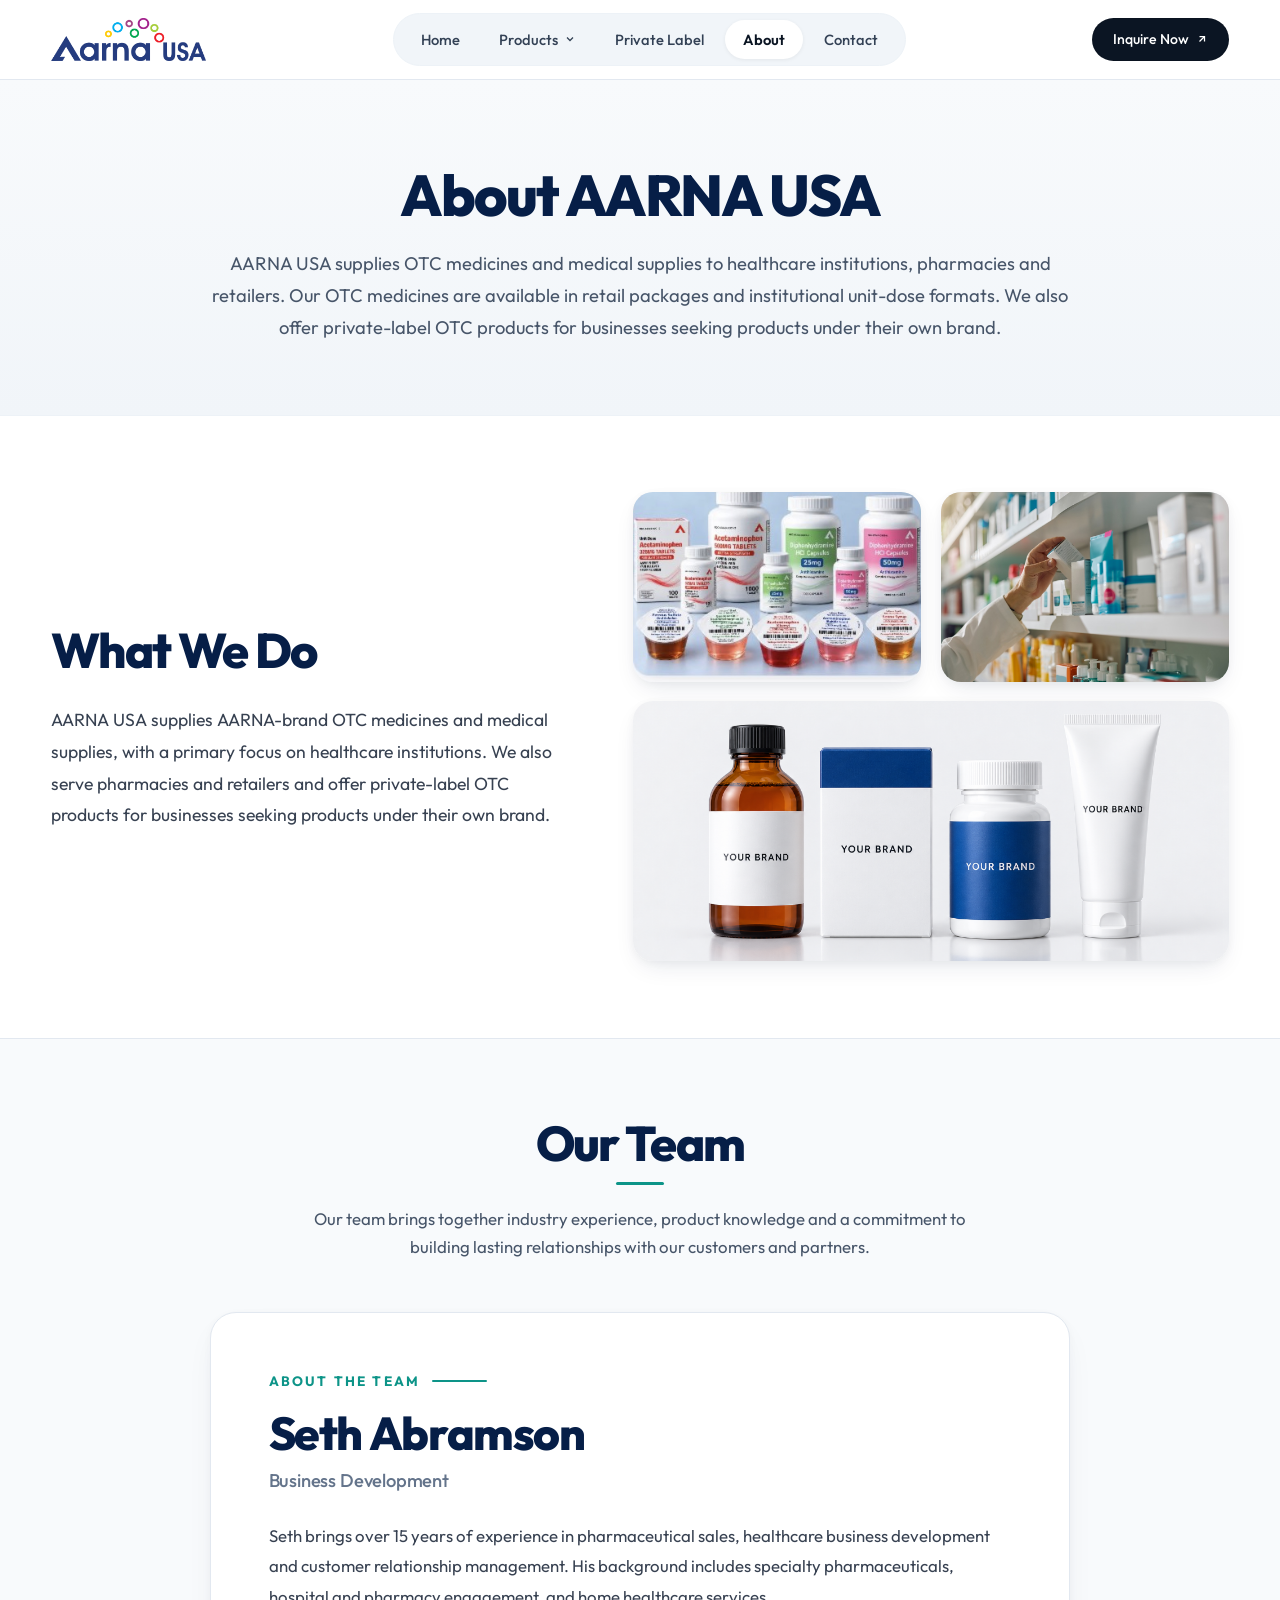
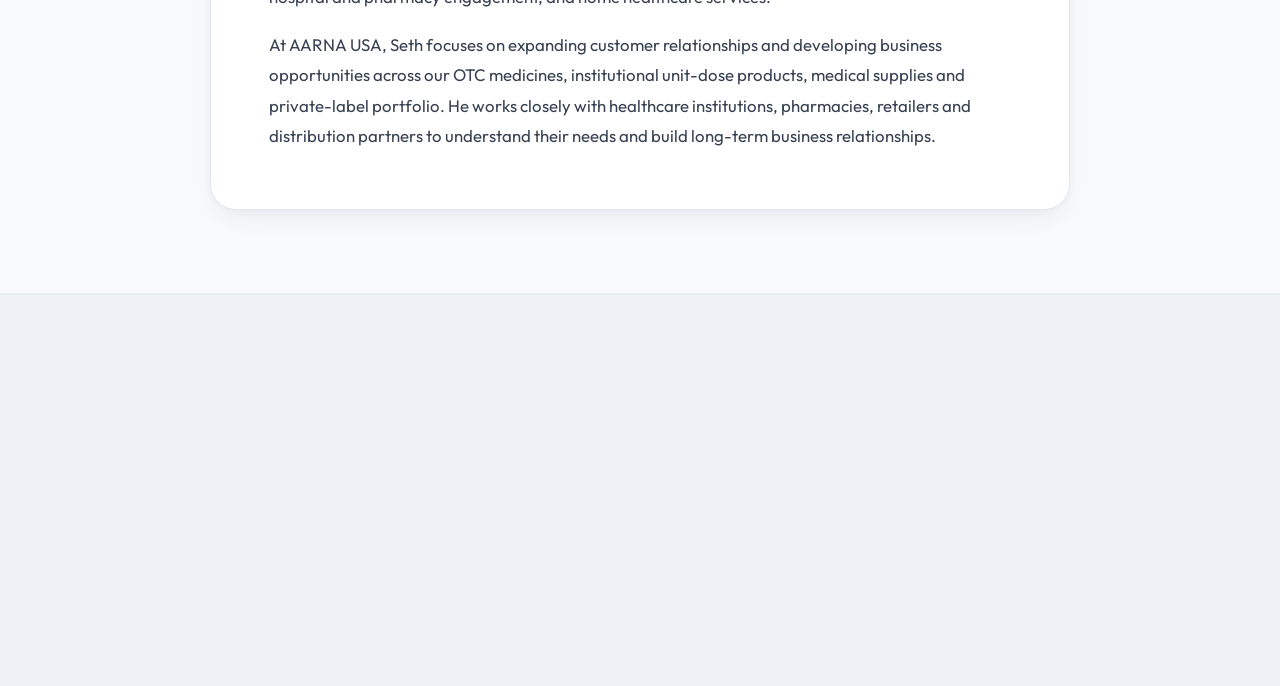
==== about.html @ 7caa71e2 "Align and center profile card directly under Our Team heading matching reference layout" ====
<!DOCTYPE html>
<html lang="en">
<head>
  <meta charset="UTF-8">
  <meta name="viewport" content="width=device-width, initial-scale=1.0">
  <meta http-equiv="Cache-Control" content="no-cache, no-store, must-revalidate">
  <meta http-equiv="Pragma" content="no-cache">
  <meta http-equiv="Expires" content="0">
  <title>About Us | AARNA USA</title>
  <meta name="description" content="Learn about AARNA USA: supplying pharmaceuticals, OTC medicines, unit-dose products, and medical supplies to distributors, pharmacies, and institutional customers.">
  <link rel="icon" type="image/png" href="assets/logos/aarna-logo-clean.png">
  <link rel="stylesheet" href="css/styles.css?v=4.0">
</head>
<body>

  <!-- SITE HEADER -->
  <header class="site-header" id="site-header">
    <div class="container header-container">
      <a href="index.html" class="brand-logo" aria-label="AARNA USA Homepage">
        <img src="assets/logos/aarna-logo-custom.webp" data-cms-media="logo_main" alt="AARNA USA Logo" width="130" height="44">
      </a>

      <!-- Desktop Navigation -->
      <nav class="main-nav" aria-label="Main Navigation">
        <div class="nav-pill-group">
          <a href="index.html" class="nav-link">Home</a>
          
          <div class="nav-dropdown-item">
            <button class="nav-link nav-dropdown-trigger" aria-haspopup="true" aria-expanded="false">
              Products
              <svg width="12" height="12" viewBox="0 0 24 24" fill="none" stroke="currentColor" stroke-width="2.5"><polyline points="6 9 12 15 18 9"></polyline></svg>
            </button>
            <div class="nav-dropdown-menu" role="menu">
              <a href="institutional-products.html" class="dropdown-link" role="menuitem">
                <span class="dropdown-title">Institutional Products</span>
                <span class="dropdown-desc">Unit-dose oral liquids, tablets &amp; topicals</span>
              </a>
              <a href="retail-products.html" class="dropdown-link" role="menuitem">
                <span class="dropdown-title">Retail Products</span>
                <span class="dropdown-desc">OTC medicines in retail packaging</span>
              </a>
              <a href="medical-devices.html" class="dropdown-link" role="menuitem">
                <span class="dropdown-title">Medical Supplies</span>
                <span class="dropdown-desc">Spacers, needles, lancets &amp; supplies</span>
              </a>
            </div>
          </div>

          <a href="index.html#private-label-section" class="nav-link">Private Label</a>
          <a href="about.html" class="nav-link active">About</a>
          <a href="contact.html" class="nav-link">Contact</a>
        </div>
      </nav>

      <!-- Header Action CTA Pill -->
      <div class="header-action-group">
        <a href="contact.html" class="btn-header-pill">
          Inquire Now
          <svg width="12" height="12" viewBox="0 0 24 24" fill="none" stroke="currentColor" stroke-width="2.5"><line x1="7" y1="17" x2="17" y2="7"></line><polyline points="7 7 17 7 17 17"></polyline></svg>
        </a>
      </div>

      <!-- Mobile Hamburger Toggle -->
      <button class="mobile-nav-toggle" aria-label="Toggle navigation menu" aria-expanded="false">
        <span class="hamburger-line"></span>
        <span class="hamburger-line"></span>
        <span class="hamburger-line"></span>
      </button>
    </div>
  </header>

  <!-- MOBILE NAVIGATION DRAWER -->
  <div class="mobile-drawer" id="mobile-drawer" aria-hidden="true">
    <div class="mobile-drawer-content">
      <a href="index.html" class="mobile-drawer-link">Home</a>
      <a href="institutional-products.html" class="mobile-drawer-link">Institutional Products</a>
      <a href="retail-products.html" class="mobile-drawer-link">Retail Products</a>
      <a href="medical-devices.html" class="mobile-drawer-link">Medical Supplies</a>
      <a href="index.html#private-label-section" class="mobile-drawer-link">Private Label</a>
      <a href="about.html" class="mobile-drawer-link active">About</a>
      <a href="contact.html" class="mobile-drawer-link">Contact</a>

      <div style="margin-top: 1.5rem; padding-top: 1rem; border-top: 1px solid var(--color-border);">
        <button class="btn btn-primary trigger-catalog-download" style="width: 100%;">
          Download Our Catalog
          <svg width="16" height="16" viewBox="0 0 24 24" fill="none" stroke="currentColor" stroke-width="2.5"><path d="M21 15v4a2 2 0 0 1-2 2H5a2 2 0 0 1-2-2v-4"></path><polyline points="7 10 12 15 17 10"></polyline><line x1="12" y1="15" x2="12" y2="3"></line></svg>
        </button>
      </div>
    </div>
  </div>

  <main>
    <!-- SECTION 1: ABOUT US HERO BANNER (Image 1 Centered Hero) -->
    <section class="about-hero-banner" aria-labelledby="about-heading">
      <div class="container">
        <div class="about-hero-center">
          <h1 id="about-heading" class="about-hero-title" data-cms-key="about_hero_title">About Us</h1>
          <p class="about-hero-subtitle" data-cms-key="about_hero_desc">
            AARNA USA supplies high-quality OTC medicines and medical supplies to healthcare institutions, pharmacies, and retailers nationwide with precision and dependable service.
          </p>
        </div>
      </div>
    </section>

    <!-- SECTION 2: WHAT WE DO (Left Text + Right 3-Image Mosaic Collage) -->
    <section class="about-mission-section" aria-labelledby="what-we-do-heading">
      <div class="container">
        <div class="about-mission-grid">
          
          <!-- Left: What We Do Content -->
          <div class="about-mission-content">
            <h2 id="what-we-do-heading" class="about-mission-title" data-cms-key="about_what_title">What We Do</h2>
            <div class="about-mission-desc">
              <p data-cms-key="about_what_desc">
                AARNA USA supplies AARNA-brand OTC medicines and medical supplies, with a primary focus on healthcare institutions. We also serve pharmacies and retailers and offer private-label OTC products for businesses seeking products under their own brand.
              </p>
            </div>
          </div>

          <!-- Right: 3-Image Collage Mosaic (2 top, 1 wide bottom) -->
          <div class="about-mosaic-grid">
            <div class="about-mosaic-top">
              <div class="about-mosaic-item">
                <img src="assets/images/about-aarna-otc.jpg" alt="AARNA USA brand OTC medicines and institutional unit-dose products" width="380" height="250" loading="eager">
              </div>
              <div class="about-mosaic-item">
                <img src="assets/images/about-pharmacy-shelf.jpg" alt="Pharmacy and retail shelves with healthcare products" width="380" height="250" loading="eager">
              </div>
            </div>
            <div class="about-mosaic-bottom">
              <div class="about-mosaic-item">
                <img src="assets/images/private-label-showcase.png" alt="Private label OTC manufacturing and packaging solutions" width="780" height="340" loading="lazy">
              </div>
            </div>
          </div>

        </div>
      </div>
    </section>

    <!-- SECTION 3: OUR TEAM (Exact Layout from Mockup) -->
    <section class="about-team-section about-leaders-section" id="our-team" aria-labelledby="team-heading">
      <div class="container">
        
        <!-- Centered Header: "Our Team" on Top + Teal Underline + Centered Description -->
        <div class="team-header-center">
          <h2 id="team-heading" class="team-header-title" data-cms-key="team_section_title">Our Team</h2>
          <div class="team-header-underline" aria-hidden="true"></div>
          <p class="team-header-desc" data-cms-key="team_section_desc">
            Our team brings together industry experience, product knowledge and a commitment to building lasting relationships with our customers and partners.
          </p>
        </div>

        <!-- Leader Profile Card (Centered Text-Only Format matching Mockup) -->
        <div class="team-card-wrap">
          <article class="team-card-single leader-profile-card-textonly">
            <!-- Content -->
            <div class="leader-content-wrap">
              <div class="leader-eyebrow-row">
                <span class="leader-eyebrow-text">ABOUT THE TEAM</span>
                <span class="leader-eyebrow-divider" aria-hidden="true"></span>
              </div>
              <h3 class="leader-name">Seth Abramson</h3>
              <p class="leader-role">Business Development</p>
              <div class="leader-bio-body">
                <p>
                  Seth brings over 15 years of experience in pharmaceutical sales, healthcare business development and customer relationship management. His background includes specialty pharmaceuticals, hospital and pharmacy engagement, and home healthcare services.
                </p>
                <p>
                  At AARNA USA, Seth focuses on expanding customer relationships and developing business opportunities across our OTC medicines, institutional unit-dose products, medical supplies and private-label portfolio. He works closely with healthcare institutions, pharmacies, retailers and distribution partners to understand their needs and build long-term business relationships.
                </p>
              </div>
            </div>
          </article>
        </div>

      </div>
    </section>
  </main>

  <!-- SITE FOOTER -->
  <footer class="site-footer">
    <div class="container">
      <div class="footer-top-grid">
        <!-- Col 1: Brand Info -->
        <div class="footer-brand">
          <a href="index.html" class="footer-logo">
            <img src="assets/logos/aarna-logo-custom.webp" data-cms-media="logo_main" alt="AARNA USA Logo" width="130" height="48">
          </a>
          <span class="footer-tagline" data-cms-key="company_tagline">Reliable products for better care</span>
          <p class="footer-desc" data-cms-key="footer_desc">AARNA USA supplies OTC medicines and medical supplies to healthcare institutions, pharmacies and retailers. Institutional unit-dose formats are available for selected OTC medicines.</p>
        </div>

        <!-- Col 2: Company Links -->
        <div class="footer-column">
          <h4>Company</h4>
          <ul class="footer-links-list">
            <li><a href="index.html" class="footer-link">Home</a></li>
            <li><a href="about.html" class="footer-link active">About Us</a></li>
            <li><a href="index.html#private-label-section" class="footer-link">Private Label</a></li>
            <li><a href="contact.html" class="footer-link">Contact</a></li>
          </ul>
        </div>

        <!-- Col 3: Products Links -->
        <div class="footer-column">
          <h4>Products</h4>
          <ul class="footer-links-list">
            <li><a href="institutional-products.html" class="footer-link">Institutional Products</a></li>
            <li><a href="retail-products.html" class="footer-link">Retail Products</a></li>
            <li><a href="medical-devices.html" class="footer-link">Medical Supplies</a></li>
          </ul>
        </div>

        <!-- Col 4: Get in Touch -->
        <div class="footer-column">
          <h4>Get in Touch</h4>
          <div class="footer-contact-info">
            <p data-cms-key="contact_address_line1">2080 Enterprise Dr NE<br>Leland, NC 28451</p>
            <p><a href="tel:8669066239" data-cms-key="contact_phone">(866) 906-6239</a></p>
            <p><a href="mailto:info@aarnaus.com" data-cms-key="contact_email">info@aarnaus.com</a></p>
          </div>
          <button class="footer-catalog-btn trigger-catalog-download">
            <span>Download our catalog</span>
            <svg width="18" height="18" viewBox="0 0 24 24" fill="none" stroke="currentColor" stroke-width="2"><circle cx="12" cy="12" r="10"></circle><polyline points="12 16 16 12 12 8"></polyline><line x1="8" y1="12" x2="16" y2="12"></line></svg>
          </button>
        </div>
      </div>

      <div class="footer-bottom-bar">
        <span>© 2026 AARNA USA. All rights reserved.</span>
        <div class="footer-bottom-right">
          <a href="admin.html" class="footer-staff-access" aria-label="Staff Portal Access" title="Staff Portal Access">
            <svg width="12" height="12" viewBox="0 0 24 24" fill="none" stroke="currentColor" stroke-width="2"><rect x="3" y="11" width="18" height="11" rx="2" ry="2"></rect><path d="M7 11V7a5 5 0 0 1 10 0v4"></path></svg>
            Staff Login
          </a>
        </div>
      </div>
    </div>
  </footer>

  <script src="scripts/products-data.js?v=3.1"></script>
  <script src="scripts/store.js?v=3.1"></script>
  <script src="scripts/app.js?v=3.1"></script>
</body>
</html>
---- css/styles.css ----
/* ==========================================================================
   AARNA PHARMACEUTICALS & HEALTHCARE - MASTER STYLESHEET
   Clean, Premium, High-Precision Healthcare UI
   Responsive across Mobile, Tablet, Laptop, and Ultra-wide screens
   ========================================================================== */

@import url('https://fonts.googleapis.com/css2?family=Outfit:wght@300;400;500;600;700;800;900&display=swap');

/* --- CSS VARIABLES & DESIGN TOKENS --- */
:root {
  --font-serif: 'Outfit', -apple-system, BlinkMacSystemFont, "Segoe UI", Roboto, sans-serif;
  /* Brand Palettes */
  --color-primary: #0b1523;
  --color-primary-dark: #050b14;
  --color-primary-light: #163e63;
  --color-primary-subtle: #e9f0f8;
  
  --color-accent-blue: #0b1523;
  --color-accent-blue-hover: #050b14;
  --color-accent-blue-subtle: #eff5ff;
  --color-accent-cyan: #0284c7;
  --color-accent-emerald: #059669;
  
  /* Surfaces & Backgrounds */
  --color-bg-body: #f8fafc;
  --color-bg-card: #ffffff;
  --color-bg-card-hover: #ffffff;
  --color-bg-subtle: #f1f5f9;
  --color-bg-alt: #f3f6fb;
  --color-bg-footer: #eef2f7;
  --color-bg-table-header: #0b1523;
  --color-bg-table-stripe: #f8fafc;
  
  /* Typography Colors */
  --color-text-main: #0f172a;
  --color-text-body: #334155;
  --color-text-muted: #64748b;
  --color-text-light: #94a3b8;
  --color-text-on-dark: #ffffff;
  
  /* Borders & Dividers */
  --color-border: #e2e8f0;
  --color-border-subtle: #edf2f7;
  --color-border-hover: #cbd5e1;
  --color-border-focus: #0b1523;
  
  /* Typography Scale - Unified Outfit across headings, subtext, and buttons */
  --font-heading: 'Outfit', -apple-system, BlinkMacSystemFont, "Segoe UI", Roboto, sans-serif;
  --font-body: 'Outfit', -apple-system, BlinkMacSystemFont, "Segoe UI", Roboto, sans-serif;
  
  /* Shadows */
  --shadow-xs: 0 1px 2px rgba(15, 23, 42, 0.04);
  --shadow-sm: 0 2px 4px rgba(15, 23, 42, 0.05);
  --shadow-md: 0 6px 12px -2px rgba(15, 23, 42, 0.06), 0 3px 6px -2px rgba(15, 23, 42, 0.04);
  --shadow-lg: 0 14px 24px -4px rgba(15, 23, 42, 0.08), 0 6px 12px -4px rgba(15, 23, 42, 0.04);
  --shadow-xl: 0 24px 38px -6px rgba(15, 23, 42, 0.12), 0 12px 18px -6px rgba(15, 23, 42, 0.06);
  --shadow-dropdown: 0 20px 30px -10px rgba(14, 42, 71, 0.15), 0 0 1px 1px rgba(14, 42, 71, 0.05);
  
  /* Radii */
  --radius-xs: 4px;
  --radius-sm: 8px;
  --radius-md: 12px;
  --radius-lg: 18px;
  --radius-xl: 26px;
  --radius-full: 9999px;
  
  /* Transitions */
  --transition-fast: 150ms cubic-bezier(0.16, 1, 0.3, 1);
  --transition-base: 250ms cubic-bezier(0.16, 1, 0.3, 1);
  --transition-spring: 350ms cubic-bezier(0.34, 1.56, 0.64, 1);
  
  /* Layout constraints - full width, no max-width restriction */
  --container-max: 100%;
  --container-wide: 100%;
  --header-height: 80px;
}

/* --- RESET & GLOBAL STYLES --- */
*, *::before, *::after {
  box-sizing: border-box;
  margin: 0;
  padding: 0;
}

html {
  font-size: 16px;
  -webkit-font-smoothing: antialiased;
  -moz-osx-font-smoothing: grayscale;
}

@media (prefers-reduced-motion: no-preference) {
  :root:has(:target) {
    scroll-behavior: smooth;
  }
}

body {
  font-family: var(--font-body);
  color: var(--color-text-main);
  background-color: var(--color-bg-body);
  line-height: 1.6;
  min-height: 100vh;
  display: flex;
  flex-direction: column;
  overflow-x: hidden;
  width: 100%;
}

img, picture, svg, video {
  display: block;
  max-width: 100%;
  height: auto;
}

a {
  color: inherit;
  text-decoration: none;
  transition: color var(--transition-fast);
}

button, input, textarea, select {
  font: inherit;
  color: inherit;
}

button {
  cursor: pointer;
  background: none;
  border: none;
}

ul, ol {
  list-style: none;
}

/* --- ACCESSIBLE CONTAINER (Full Width, No Max-Width Restriction) --- */
.container {
  width: 100%;
  max-width: none;
  margin-left: auto;
  margin-right: auto;
  padding-left: clamp(1.25rem, 4vw, 4.5rem);
  padding-right: clamp(1.25rem, 4vw, 4.5rem);
  box-sizing: border-box;
}

.container-wide {
  width: 100%;
  max-width: none;
  margin-left: auto;
  margin-right: auto;
  padding-left: clamp(1.25rem, 4vw, 4.5rem);
  padding-right: clamp(1.25rem, 4vw, 4.5rem);
  box-sizing: border-box;
}

/* --- TYPOGRAPHY UTILITIES --- */
h1, h2, h3, h4, h5, h6 {
  font-family: var(--font-heading);
  color: var(--color-primary);
  font-weight: 700;
  line-height: 1.2;
  letter-spacing: -0.02em;
  overflow-wrap: break-word;
  word-wrap: break-word;
}

.text-gradient {
  background: linear-gradient(135deg, var(--color-primary) 0%, var(--color-accent-blue) 100%);
  -webkit-background-clip: text;
  -webkit-text-fill-color: transparent;
}

.badge-tag {
  display: inline-flex;
  align-items: center;
  gap: 0.5rem;
  padding: 0.35rem 0.85rem;
  font-size: 0.75rem;
  font-weight: 700;
  letter-spacing: 0.08em;
  text-transform: uppercase;
  color: var(--color-accent-blue);
  background-color: var(--color-accent-blue-subtle);
  border-radius: var(--radius-full);
  margin-bottom: 0.85rem;
  border: 1px solid rgba(29, 99, 255, 0.15);
}

/* --- BUTTONS --- */
.btn {
  display: inline-flex;
  align-items: center;
  justify-content: center;
  gap: 0.6rem;
  padding: 0.75rem 1.4rem;
  border-radius: var(--radius-full);
  font-family: var(--font-heading);
  font-size: 0.95rem;
  font-weight: 600;
  line-height: 1;
  transition: all var(--transition-base);
  text-decoration: none;
  white-space: nowrap;
}

.btn:active {
  transform: scale(0.98);
}

.btn-primary {
  background-color: #0b1523;
  color: #ffffff;
  box-shadow: 0 4px 14px rgba(11, 21, 35, 0.25);
}

.btn-primary:hover {
  background-color: #050b14;
  box-shadow: 0 6px 18px rgba(11, 21, 35, 0.35);
  transform: translateY(-1px);
}

.btn-secondary {
  background-color: #ffffff;
  color: #0b1523;
  border: 1px solid var(--color-border);
  box-shadow: var(--shadow-sm);
}

.btn-secondary:hover {
  background-color: var(--color-bg-subtle);
  border-color: var(--color-border-hover);
  transform: translateY(-1px);
}

.btn-white {
  background-color: #ffffff;
  color: #0b1523;
  box-shadow: 0 6px 20px rgba(0, 0, 0, 0.12);
}

.btn-white:hover {
  background-color: #f8fafc;
  transform: translateY(-1px);
}

.btn-dark {
  background-color: #0b1523;
  color: #ffffff;
}

.btn-dark:hover {
  background-color: #050b14;
  transform: translateY(-1px);
}

.btn-icon-circle {
  width: 28px;
  height: 28px;
  border-radius: 50%;
  background-color: rgba(255, 255, 255, 0.2);
  display: inline-flex;
  align-items: center;
  justify-content: center;
  transition: transform var(--transition-fast);
}

.btn:hover .btn-icon-circle {
  transform: translateX(2px);
}

/* ==========================================================================
   NAVIGATION BAR
   ========================================================================== */
.site-header {
  position: sticky;
  top: 0;
  z-index: 1000;
  height: var(--header-height);
  background-color: rgba(255, 255, 255, 0.94);
  backdrop-filter: blur(14px);
  -webkit-backdrop-filter: blur(14px);
  border-bottom: 1px solid var(--color-border);
  transform: translateZ(0);
  will-change: box-shadow, background-color;
  transition: box-shadow 0.2s ease, background-color 0.2s ease, border-color 0.2s ease;
}

.site-header.scrolled {
  box-shadow: var(--shadow-md);
  background-color: rgba(255, 255, 255, 0.98);
}

.header-container {
  display: flex;
  align-items: center;
  justify-content: space-between;
  height: 100%;
}

.brand-logo {
  display: flex;
  align-items: center;
  gap: 0.6rem;
  text-decoration: none;
}

.brand-logo img {
  height: 44px;
  width: auto;
  object-fit: contain;
  transition: transform var(--transition-fast);
}

.brand-logo:hover img {
  transform: scale(1.02);
}

/* Nav Menu Container */
.main-nav {
  display: flex;
  align-items: center;
}

.nav-pill-group {
  display: flex;
  align-items: center;
  background-color: #f1f5f9;
  padding: 0.35rem 0.6rem;
  border-radius: var(--radius-full);
  gap: 0.25rem;
  border: 1px solid var(--color-border-subtle);
}

.nav-link {
  display: inline-flex;
  align-items: center;
  gap: 0.35rem;
  padding: 0.5rem 1.1rem;
  font-size: 0.92rem;
  font-weight: 500;
  color: var(--color-text-body);
  border-radius: var(--radius-full);
  transition: all var(--transition-fast);
  position: relative;
}

.nav-link:hover {
  color: var(--color-primary);
  background-color: rgba(255, 255, 255, 0.7);
}

.nav-link.active {
  color: var(--color-primary);
  background-color: #ffffff;
  font-weight: 600;
  box-shadow: 0 1px 4px rgba(0, 0, 0, 0.06);
}

/* Dropdown Menu */
.nav-dropdown-item {
  position: relative;
}

.nav-dropdown-trigger {
  cursor: pointer;
}

.nav-dropdown-menu {
  position: absolute;
  top: calc(100% + 12px);
  left: 50%;
  transform: translateX(-50%) translateY(10px);
  background-color: #ffffff;
  border: 1px solid var(--color-border);
  border-radius: var(--radius-md);
  box-shadow: var(--shadow-dropdown);
  padding: 0.6rem;
  min-width: 260px;
  opacity: 0;
  pointer-events: none;
  visibility: hidden;
  transition: all var(--transition-base);
  z-index: 1050;
}

.nav-dropdown-item:hover .nav-dropdown-menu,
.nav-dropdown-item:focus-within .nav-dropdown-menu,
.nav-dropdown-menu.show {
  opacity: 1;
  pointer-events: auto;
  visibility: visible;
  transform: translateX(-50%) translateY(0);
}

.dropdown-link {
  display: flex;
  flex-direction: column;
  padding: 0.65rem 0.9rem;
  border-radius: var(--radius-sm);
  transition: all var(--transition-fast);
}

.dropdown-link:hover {
  background-color: var(--color-bg-subtle);
}

.dropdown-title {
  font-size: 0.92rem;
  font-weight: 600;
  color: var(--color-primary);
}

.dropdown-desc {
  font-size: 0.78rem;
  color: var(--color-text-muted);
}

/* Header Action Pill Button */
.header-action-group {
  display: flex;
  align-items: center;
}

.btn-header-pill {
  display: inline-flex;
  align-items: center;
  gap: 0.4rem;
  background-color: #0b1523;
  color: #ffffff;
  padding: 0.55rem 1.25rem;
  border-radius: var(--radius-full);
  font-size: 0.88rem;
  font-weight: 500;
  transition: all var(--transition-fast);
  text-decoration: none;
  border: 1px solid rgba(0, 0, 0, 0.08);
}

.btn-header-pill:hover {
  background-color: #000000;
  color: #ffffff;
  transform: translateY(-1px);
  box-shadow: 0 4px 12px rgba(0, 0, 0, 0.15);
}

.btn-header-pill svg {
  transition: transform var(--transition-fast);
}

.btn-header-pill:hover svg {
  transform: translate(2px, -2px);
}

/* Mobile Hamburger */
.mobile-nav-toggle {
  display: none;
  flex-direction: column;
  justify-content: center;
  align-items: center;
  gap: 5px;
  width: 44px;
  height: 44px;
  border-radius: var(--radius-sm);
  background-color: var(--color-bg-subtle);
}

.hamburger-line {
  width: 22px;
  height: 2px;
  background-color: var(--color-primary);
  border-radius: 2px;
  transition: all var(--transition-base);
}

.mobile-nav-toggle.open .hamburger-line:nth-child(1) {
  transform: translateY(7px) rotate(45deg);
}

.mobile-nav-toggle.open .hamburger-line:nth-child(2) {
  opacity: 0;
}

.mobile-nav-toggle.open .hamburger-line:nth-child(3) {
  transform: translateY(-7px) rotate(-45deg);
}

/* Mobile Drawer */
.mobile-drawer {
  position: fixed;
  top: var(--header-height);
  left: 0;
  right: 0;
  bottom: 0;
  background-color: rgba(15, 23, 42, 0.4);
  backdrop-filter: blur(8px);
  -webkit-backdrop-filter: blur(8px);
  z-index: 999;
  opacity: 0;
  pointer-events: none;
  visibility: hidden;
  transition: all var(--transition-base);
}

.mobile-drawer.open {
  opacity: 1;
  pointer-events: auto;
  visibility: visible;
}

.mobile-drawer-content {
  background-color: #ffffff;
  padding: 1.5rem;
  border-bottom: 1px solid var(--color-border);
  box-shadow: var(--shadow-xl);
  display: flex;
  flex-direction: column;
  gap: 0.5rem;
  max-height: calc(100vh - var(--header-height));
  overflow-y: auto;
}

.mobile-drawer-link {
  display: flex;
  align-items: center;
  justify-content: space-between;
  padding: 0.85rem 1rem;
  font-size: 1.05rem;
  font-weight: 600;
  color: var(--color-primary);
  border-radius: var(--radius-md);
  transition: background-color var(--transition-fast);
}

.mobile-drawer-link:hover,
.mobile-drawer-link.active {
  background-color: var(--color-bg-subtle);
  color: var(--color-accent-blue);
}

.mobile-submenu {
  padding-left: 1rem;
  display: flex;
  flex-direction: column;
  gap: 0.35rem;
  border-left: 2px solid var(--color-border);
  margin-left: 1rem;
  margin-top: 0.25rem;
  margin-bottom: 0.5rem;
}

/* ==========================================================================
   HORIZON HERO SECTION (Framed Rounded Card Aesthetic)
   ========================================================================== */
.hero-horizon-section {
  padding: 15px;
  width: 100%;
  max-width: none;
  margin: 0 auto;
  box-sizing: border-box;
}

.hero-horizon-frame {
  position: relative;
  min-height: 620px;
  border-radius: 32px;
  overflow: hidden;
  display: flex;
  flex-direction: column;
  justify-content: space-between;
  background-image: url('../assets/images/hero-tablets-bg.webp');
  background-size: cover;
  background-position: center center;
  background-repeat: no-repeat;
  padding: clamp(3.5rem, 6vw, 5rem) clamp(1.5rem, 4.5vw, 4rem) clamp(1.5rem, 3vw, 2.5rem);
  box-shadow: 0 20px 40px -15px rgba(15, 23, 42, 0.18), 0 0 0 1px rgba(15, 23, 42, 0.06);
}

.hero-horizon-overlay {
  position: absolute;
  inset: 0;
  background: linear-gradient(
    180deg,
    rgba(11, 21, 35, 0.50) 0%,
    rgba(14, 34, 61, 0.36) 40%,
    rgba(10, 25, 47, 0.70) 100%
  );
  z-index: 1;
  pointer-events: none;
}

.hero-horizon-center {
  position: relative;
  z-index: 2;
  text-align: center;
  max-width: 920px;
  margin: auto auto;
  padding: 1.5rem 0;
}

.hero-horizon-title {
  font-family: var(--font-heading);
  font-size: clamp(2.3rem, 4.8vw, 3.8rem);
  font-weight: 700;
  line-height: 1.15;
  color: #ffffff;
  letter-spacing: -0.025em;
  margin-bottom: 1.25rem;
  text-shadow: 0 4px 24px rgba(0, 0, 0, 0.45);
}

.hero-horizon-desc {
  font-size: clamp(1.05rem, 1.6vw, 1.22rem);
  line-height: 1.65;
  color: rgba(255, 255, 255, 0.95);
  max-width: 780px;
  margin: 0 auto 2.2rem;
  text-shadow: 0 2px 14px rgba(0, 0, 0, 0.45);
  font-weight: 400;
}

.hero-horizon-cta-wrap {
  display: flex;
  justify-content: center;
}

.hero-horizon-cta-btn {
  display: inline-flex;
  align-items: center;
  justify-content: center;
  gap: 1.15rem;
  background-color: #0b1523;
  color: #ffffff;
  font-size: 1.02rem;
  font-weight: 500;
  padding: 0.45rem 0.55rem 0.45rem 1.65rem;
  border-radius: var(--radius-full);
  border: 1px solid rgba(255, 255, 255, 0.24);
  box-shadow: 0 10px 28px rgba(0, 0, 0, 0.42), 0 0 0 1px rgba(255, 255, 255, 0.08);
  text-decoration: none;
  transition: all var(--transition-base);
  cursor: pointer;
}

.hero-horizon-cta-btn:hover {
  background-color: #050b14;
  transform: translateY(-2px);
  box-shadow: 0 14px 34px rgba(0, 0, 0, 0.58), 0 0 0 1px rgba(255, 255, 255, 0.18);
  border-color: rgba(255, 255, 255, 0.45);
  color: #ffffff;
}

.hero-horizon-cta-btn .btn-circle-badge {
  width: 36px;
  height: 36px;
  border-radius: 50%;
  background-color: #ffffff;
  color: #0b1523;
  display: flex;
  align-items: center;
  justify-content: center;
  flex-shrink: 0;
  transition: transform var(--transition-fast), background-color var(--transition-fast);
  box-shadow: 0 2px 6px rgba(0, 0, 0, 0.25);
}

.hero-horizon-cta-btn:hover .btn-circle-badge {
  transform: translateY(2px);
  background-color: #f1f5f9;
}

/* Bottom Bar within the Hero Frame */
.hero-horizon-bottom {
  position: relative;
  z-index: 2;
  display: flex;
  align-items: flex-end;
  justify-content: space-between;
  width: 100%;
  gap: 1.5rem;
  margin-top: 2.5rem;
}

/* Left Social Proof Badge */
.hero-horizon-proof {
  display: flex;
  align-items: center;
  gap: 0.85rem;
  background: rgba(15, 23, 42, 0.45);
  backdrop-filter: blur(12px);
  -webkit-backdrop-filter: blur(12px);
  padding: 0.5rem 0.9rem 0.5rem 1.1rem;
  border-radius: var(--radius-full);
  border: 1px solid rgba(255, 255, 255, 0.25);
  box-shadow: 0 6px 18px rgba(0, 0, 0, 0.25);
}

.proof-text-block {
  display: flex;
  flex-direction: column;
}

.proof-line-1 {
  font-size: 0.78rem;
  font-weight: 400;
  color: rgba(255, 255, 255, 0.88);
  line-height: 1.25;
}

.proof-line-2 {
  font-size: 0.82rem;
  font-weight: 600;
  color: #ffffff;
  line-height: 1.25;
}

.proof-avatar-pill {
  display: flex;
  align-items: center;
  background: rgba(255, 255, 255, 0.22);
  padding: 3px 6px;
  border-radius: var(--radius-full);
  border: 1px solid rgba(255, 255, 255, 0.35);
}

.avatar-stack {
  display: flex;
  align-items: center;
}

.avatar-circle {
  width: 28px;
  height: 28px;
  border-radius: 50%;
  background: #ffffff;
  border: 2px solid #ffffff;
  display: flex;
  align-items: center;
  justify-content: center;
  font-size: 0.85rem;
  margin-left: -7px;
  box-shadow: 0 2px 6px rgba(0, 0, 0, 0.25);
  overflow: hidden;
}

.avatar-circle:first-child {
  margin-left: 0;
}

.avatar-circle img {
  width: 100%;
  height: 100%;
  object-fit: cover;
}

/* Hero Bottom Action Links (Previous Clean Style) */
.hero-horizon-links {
  display: flex;
  align-items: center;
  gap: 1.6rem;
  flex-wrap: wrap;
}

.hero-horizon-link {
  font-size: 0.95rem;
  font-weight: 500;
  color: rgba(255, 255, 255, 0.95);
  text-decoration: none;
  display: inline-flex;
  align-items: center;
  gap: 0.35rem;
  transition: all var(--transition-fast);
  text-shadow: 0 2px 12px rgba(0, 0, 0, 0.6);
}

.hero-horizon-link .arrow-up {
  font-size: 0.95rem;
  transition: transform var(--transition-fast);
}

.hero-horizon-link:hover {
  color: #ffffff;
  text-shadow: 0 2px 16px rgba(0, 0, 0, 0.8);
}

.hero-horizon-link:hover .arrow-up {
  transform: translate(2px, -2px);
}

/* Legacy fallback support */
.hero-home {
  position: relative;
  min-height: 480px;
  display: flex;
  align-items: center;
  background-image: linear-gradient(to right, rgba(7, 23, 38, 0.90) 0%, rgba(14, 42, 71, 0.78) 55%, rgba(14, 42, 71, 0.45) 100%), url('../assets/images/hero-horizon.jpg');
  background-size: cover;
  background-position: center;
  color: #ffffff;
  padding: clamp(3.5rem, 8vw, 5.5rem) 0 3.5rem;
  overflow: hidden;
}

.hero-home-content {
  max-width: 650px;
  position: relative;
  z-index: 2;
}

.hero-home h1 {
  font-size: clamp(2.2rem, 5vw, 3.4rem);
  font-weight: 700;
  line-height: 1.15;
  color: #ffffff;
  margin-bottom: 1.25rem;
}

.hero-home p {
  font-size: clamp(1.05rem, 2vw, 1.25rem);
  color: rgba(255, 255, 255, 0.9);
  margin-bottom: 2rem;
  max-width: 540px;
  line-height: 1.5;
}

.hero-sub-bar {
  background-color: #081a2c;
  color: rgba(255, 255, 255, 0.85);
  padding: 0.85rem 0;
  font-size: 0.8rem;
  font-weight: 600;
  letter-spacing: 0.12em;
  text-transform: uppercase;
  border-bottom: 1px solid rgba(255, 255, 255, 0.08);
}

.hero-sub-bar-content {
  display: flex;
  justify-content: space-between;
  align-items: center;
  flex-wrap: wrap;
  gap: 1rem;
}

/* Subpage Hero */
.page-hero {
  padding: clamp(3rem, 6vw, 4.5rem) 0 clamp(2rem, 4vw, 3rem);
  text-align: center;
  background-color: #ffffff;
  border-bottom: 1px solid var(--color-border);
}

.page-hero-content {
  width: 100%;
  max-width: none;
  margin: 0;
}

.page-hero h1 {
  font-size: clamp(2.2rem, 4.5vw, 3.2rem);
  margin-bottom: 1rem;
  color: var(--color-primary);
}

.page-hero p {
  font-size: clamp(1.05rem, 1.8vw, 1.2rem);
  color: var(--color-text-secondary);
  line-height: 1.6;
}

/* Key Highlight Badges (3 items on catalog pages) */
.page-highlights {
  display: grid;
  grid-template-columns: repeat(auto-fit, minmax(260px, 1fr));
  gap: 1.5rem;
  margin-top: 2.5rem;
}

.highlight-item {
  display: flex;
  align-items: center;
  gap: 1rem;
  padding: 1rem 1.25rem;
  background-color: #ffffff;
  border: 1px solid var(--color-border);
  border-radius: var(--radius-lg);
  box-shadow: var(--shadow-sm);
  text-align: left;
}

.highlight-icon {
  width: 44px;
  height: 44px;
  border-radius: 50%;
  background-color: var(--color-accent-blue-subtle);
  color: var(--color-accent-blue);
  display: flex;
  align-items: center;
  justify-content: center;
  flex-shrink: 0;
}

.highlight-text h4 {
  font-size: 0.98rem;
  font-weight: 600;
  color: var(--color-primary);
  margin-bottom: 0.15rem;
}

.highlight-text p {
  font-size: 0.85rem;
  color: var(--color-text-muted);
}

/* ==========================================================================
   EXPLORE PRODUCT CATEGORIES (HOME)
   ========================================================================== */
.section-padding {
  padding: clamp(3.5rem, 7vw, 5.5rem) 0;
}

.section-header {
  text-align: center;
  max-width: 680px;
  margin: 0 auto 3rem;
}

.section-header h2 {
  font-size: clamp(1.9rem, 3.8vw, 2.6rem);
  margin-bottom: 0.65rem;
}

.section-header p {
  font-size: 1.05rem;
  color: var(--color-text-muted);
}

/* ==========================================================================
   PRODUCT SHOWCASE SECTION (Editorial Supplement / Wellina Layout)
   ========================================================================== */
.product-showcase-section {
  padding-top: 3.5rem;
  padding-bottom: 4.5rem;
  scroll-margin-top: 5rem;
}

.product-showcase-header {
  display: flex;
  align-items: center;
  justify-content: center;
  text-align: center;
  margin-bottom: 2.5rem;
  flex-wrap: wrap;
  gap: 1.25rem;
  width: 100%;
}

.product-showcase-title {
  font-family: var(--font-heading);
  font-size: clamp(2rem, 3.8vw, 2.85rem);
  font-weight: 800;
  color: #111827;
  letter-spacing: -0.035em;
  margin: 0 auto;
  line-height: 1.15;
  text-align: center;
}

.product-showcase-tabs {
  display: flex;
  align-items: center;
  gap: 0.65rem;
}

.showcase-tab-btn {
  font-family: var(--font-heading);
  font-size: 0.88rem;
  font-weight: 500;
  padding: 0.45rem 1.15rem;
  border-radius: var(--radius-full);
  border: 1px solid transparent;
  background: transparent;
  color: #4b5563;
  cursor: pointer;
  transition: all var(--transition-fast);
}

.showcase-tab-btn:hover {
  color: #111827;
}

.showcase-tab-btn.active {
  background-color: #f1f3f5;
  color: #111827;
  font-weight: 600;
  border-color: #e5e7eb;
}

/* 3-Card Grid (Modern Photo Pods with Corner Notch) */
.product-showcase-grid {
  display: grid;
  grid-template-columns: repeat(3, 1fr);
  gap: 2rem;
}

.modern-prod-card {
  background-color: transparent;
  border-radius: 0;
  padding: 0;
  display: flex;
  flex-direction: column;
  min-height: auto;
  width: 100%;
  box-sizing: border-box;
  position: relative;
  border: none;
  cursor: pointer;
  transition: transform 0.3s cubic-bezier(0.16, 1, 0.3, 1);
}

.modern-prod-card:hover {
  transform: translateY(-4px);
  background-color: transparent;
  box-shadow: none;
  border-color: transparent;
}

/* Photo Pod */
.product-media-card {
  position: relative;
  width: 100%;
  aspect-ratio: 1.15 / 1;
  min-height: 290px;
  border-radius: 24px;
  overflow: hidden;
  background: linear-gradient(145deg, #f3f5f8 0%, #e8edf3 100%);
  border: 1px solid rgba(11, 21, 35, 0.06);
  display: flex;
  align-items: center;
  justify-content: center;
  transition: transform 0.5s cubic-bezier(0.16, 1, 0.3, 1), box-shadow 0.5s ease;
}

.modern-prod-card:hover .product-media-card {
  box-shadow: 0 20px 40px -10px rgba(11, 21, 35, 0.12);
}

.media-card-link {
  width: 100%;
  height: 100%;
  display: block;
  padding: 0;
  overflow: hidden;
}

.media-card-img {
  width: 100%;
  height: 100%;
  max-width: 100%;
  max-height: 100%;
  object-fit: cover;
  display: block;
  transition: transform 0.75s cubic-bezier(0.25, 1, 0.35, 1);
  filter: none;
}

.modern-prod-card:hover .media-card-img {
  transform: scale(1.06);
}

/* Floating Action Button Pod (Clean floating without white notch/scoop artifacts) */
.media-notch-pod {
  position: absolute;
  bottom: 18px;
  right: 18px;
  background: transparent;
  padding: 0;
  border-radius: 50%;
  display: flex;
  align-items: center;
  justify-content: center;
  z-index: 2;
}

/* Remove concave notch curves */
.media-notch-pod::before,
.media-notch-pod::after {
  display: none !important;
}

/* Brand Button (Midnight Dark Royal Blue with slow smooth hover) */
.notch-circle-btn {
  width: 48px;
  height: 48px;
  border-radius: 50%;
  background-color: #0b1523;
  color: #ffffff;
  display: inline-flex;
  align-items: center;
  justify-content: center;
  text-decoration: none;
  box-shadow: 0 4px 16px rgba(11, 21, 35, 0.28);
  border: 1px solid rgba(255, 255, 255, 0.15);
  backdrop-filter: blur(4px);
  -webkit-backdrop-filter: blur(4px);
  transition: transform 0.5s cubic-bezier(0.16, 1, 0.3, 1), background-color 0.4s ease, box-shadow 0.4s ease, border-color 0.4s ease;
  cursor: pointer;
  flex-shrink: 0;
}

.modern-prod-card:hover .notch-circle-btn {
  transform: scale(1.06);
  box-shadow: 0 8px 24px rgba(11, 21, 35, 0.38);
}

.notch-circle-btn:hover {
  background-color: #050b14;
  transform: scale(1.12) !important;
  box-shadow: 0 10px 28px rgba(11, 21, 35, 0.5);
  border-color: rgba(255, 255, 255, 0.3);
  color: #ffffff;
}

.notch-circle-btn svg {
  transition: transform 0.5s cubic-bezier(0.16, 1, 0.3, 1);
}

.modern-prod-card:hover .notch-circle-btn svg {
  transform: translate(2px, -2px);
}

/* Content Below Media Card */
.product-content-block {
  padding-top: 1.15rem;
}

.product-block-title {
  font-family: var(--font-heading);
  font-size: 1.35rem;
  font-weight: 800;
  color: #0b1523;
  margin: 0 0 0.45rem 0;
  line-height: 1.25;
  letter-spacing: -0.025em;
}

.product-block-title-link {
  color: #0b1523;
  text-decoration: none;
  transition: color var(--transition-fast);
}

.product-block-title-link:hover,
.modern-prod-card:hover .product-block-title-link {
  color: #0b57d0;
}

.product-block-desc {
  font-family: var(--font-heading);
  font-size: 0.95rem;
  color: #64748b;
  line-height: 1.5;
  margin: 0 0 0.85rem 0;
}

.product-block-pills {
  display: flex;
  align-items: center;
  gap: 0.45rem;
  flex-wrap: wrap;
}

.pill-chip {
  font-family: var(--font-heading);
  font-size: 0.76rem;
  font-weight: 600;
  color: #475569;
  background-color: #f1f5f9;
  padding: 0.28rem 0.75rem;
  border-radius: var(--radius-full);
  border: 1px solid #e2e8f0;
  letter-spacing: 0.01em;
}

.pill-chip:empty {
  display: none !important;
}

@media (max-width: 960px) {
  .product-showcase-grid {
    grid-template-columns: 1fr;
    gap: 2.5rem;
  }
}

/* ==========================================================================
   PRIVATE LABEL SECTION (Section 3 - Side-by-Side Heroic Layout)
   ========================================================================== */
.private-label-section {
  padding-top: clamp(4rem, 6.5vw, 5.5rem);
  padding-bottom: clamp(4rem, 6.5vw, 5.5rem);
  background-color: #ebf6fe;
  scroll-margin-top: 85px;
}

.private-label-container {
  display: grid;
  grid-template-columns: 1.12fr 0.98fr;
  align-items: center;
  gap: clamp(2.5rem, 5vw, 5.5rem);
}

.private-label-content {
  max-width: 560px;
}

.private-label-eyebrow {
  display: inline-block;
  font-size: 0.95rem;
  font-weight: 700;
  color: #063b9f;
  letter-spacing: -0.01em;
  margin-bottom: 1.15rem;
}

.private-label-title {
  font-family: var(--font-heading);
  font-size: clamp(2.6rem, 4.8vw, 3.9rem);
  font-weight: 900;
  line-height: 1.08;
  letter-spacing: -0.035em;
  margin-bottom: 1.35rem;
}

.pl-title-blue {
  color: #063b9f;
  display: inline-block;
}

.pl-title-dark {
  color: #060a24;
  display: inline-block;
}

.private-label-desc {
  font-size: clamp(1.05rem, 1.6vw, 1.22rem);
  color: #475569;
  line-height: 1.55;
  margin-bottom: 2.1rem;
  max-width: 480px;
}

.private-label-actions {
  display: flex;
  align-items: center;
  flex-wrap: wrap;
  gap: 1.25rem;
  margin-bottom: 2.1rem;
}

.btn-pl-primary {
  display: inline-flex;
  align-items: center;
  gap: 0.65rem;
  background-color: #0b1523;
  color: #ffffff;
  padding: 0.92rem 1.95rem;
  border-radius: var(--radius-full);
  font-size: 0.98rem;
  font-weight: 600;
  font-family: var(--font-heading);
  text-decoration: none;
  transition: all var(--transition-fast);
  box-shadow: 0 4px 14px rgba(11, 21, 35, 0.25);
}

.btn-pl-primary:hover {
  background-color: #050b14;
  transform: translateY(-2px);
  box-shadow: 0 8px 20px rgba(11, 21, 35, 0.35);
  color: #ffffff;
}

.btn-pl-primary svg {
  transition: transform var(--transition-fast);
}

.btn-pl-primary:hover svg {
  transform: translateX(3px);
}

.btn-pl-secondary {
  display: inline-flex;
  align-items: center;
  gap: 0.65rem;
  background-color: transparent;
  color: #0b1523;
  border: 1.5px solid #0b1523;
  padding: 0.88rem 1.85rem;
  border-radius: var(--radius-full);
  font-size: 0.98rem;
  font-weight: 600;
  font-family: var(--font-heading);
  text-decoration: none;
  transition: all var(--transition-fast);
}

.btn-pl-secondary:hover {
  background-color: rgba(11, 21, 35, 0.05);
  border-color: #050b14;
  color: #0b1523;
  transform: translateY(-2px);
  box-shadow: 0 4px 12px rgba(11, 21, 35, 0.1);
}

.btn-pl-secondary svg {
  transition: transform var(--transition-fast);
}

.btn-pl-secondary:hover svg {
  transform: translateX(3px);
}

.private-label-footnote {
  font-size: 0.88rem;
  color: #64748b;
  line-height: 1.5;
  margin: 0;
}

.private-label-visual {
  display: flex;
  justify-content: flex-end;
  align-items: center;
}

.private-label-card-wrap {
  width: 100%;
  max-width: 490px;
  border-radius: 24px;
  overflow: hidden;
  box-shadow: 0 16px 36px -12px rgba(6, 59, 159, 0.18), 0 6px 16px -6px rgba(0, 0, 0, 0.06);
  transition: transform 0.3s ease, box-shadow 0.3s ease;
}

.private-label-card-wrap:hover {
  transform: translateY(-4px);
  box-shadow: 0 24px 44px -12px rgba(6, 59, 159, 0.25), 0 10px 20px -6px rgba(0, 0, 0, 0.08);
}

.private-label-card-img {
  width: 100%;
  height: auto;
  display: block;
  border-radius: 24px;
}

@media (max-width: 960px) {
  .private-label-container {
    grid-template-columns: 1fr;
    gap: 3rem;
  }
  
  .private-label-content {
    max-width: 100%;
  }
  
  .private-label-visual {
    justify-content: center;
  }
  
  .private-label-card-wrap {
    max-width: 420px;
  }
}

@media (max-width: 600px) {
  .private-label-actions {
    flex-direction: column;
    align-items: stretch;
    gap: 0.85rem;
  }
  
  .btn-pl-primary,
  .btn-pl-secondary {
    width: 100%;
    justify-content: center;
  }
}

.category-grid {
  display: grid;
  grid-template-columns: repeat(5, 1fr);
  gap: 1.25rem;
}

.category-card {
  position: relative;
  background-color: #ffffff;
  border: 1px solid var(--color-border);
  border-radius: var(--radius-lg);
  overflow: hidden;
  display: flex;
  flex-direction: column;
  transition: all var(--transition-base);
  box-shadow: var(--shadow-sm);
}

.category-card:hover {
  transform: translateY(-4px);
  box-shadow: var(--shadow-lg);
  border-color: rgba(29, 99, 255, 0.3);
}

.category-card-img-wrap {
  position: relative;
  width: 100%;
  padding-top: 100%;
  background: radial-gradient(circle at center, #ffffff 40%, #f1f5f9 100%);
  display: flex;
  align-items: center;
  justify-content: center;
  overflow: hidden;
}

.category-card-img-wrap img {
  position: absolute;
  top: 50%;
  left: 50%;
  transform: translate(-50%, -50%);
  max-width: 88%;
  max-height: 88%;
  object-fit: contain;
  transition: transform var(--transition-base);
}

.category-card:hover .category-card-img-wrap img {
  transform: translate(-50%, -50%) scale(1.05);
}

.category-card-body {
  padding: 1.1rem;
  background: linear-gradient(to bottom, #2b3947, #1b2633);
  color: #ffffff;
  display: flex;
  flex-direction: column;
  justify-content: space-between;
  flex-grow: 1;
  gap: 0.85rem;
}

.category-card-title {
  font-size: 0.95rem;
  font-weight: 600;
  line-height: 1.3;
  color: #ffffff;
  font-family: var(--font-heading);
}

.category-card-btn {
  display: inline-flex;
  align-items: center;
  justify-content: space-between;
  gap: 0.5rem;
  background-color: rgba(255, 255, 255, 0.15);
  backdrop-filter: blur(8px);
  color: #ffffff;
  padding: 0.4rem 0.8rem;
  border-radius: var(--radius-full);
  font-size: 0.8rem;
  font-weight: 500;
  transition: background-color var(--transition-fast);
  margin-top: auto;
}

.category-card:hover .category-card-btn {
  background-color: rgba(255, 255, 255, 0.3);
}

/* ==========================================================================
   WHO WE SERVE SECTION (Section 4)
   ========================================================================== */
.who-we-serve-section {
  background-color: #ffffff;
  padding-top: clamp(4.5rem, 7vw, 6.5rem);
  padding-bottom: clamp(4.5rem, 7vw, 6.5rem);
}

.who-we-serve-container {
  display: grid;
  grid-template-columns: 1.05fr 1fr;
  gap: clamp(3rem, 6vw, 6.5rem);
  align-items: start;
}

.who-we-serve-left {
  max-width: 520px;
}

.serve-eyebrow {
  display: block;
  font-size: 0.85rem;
  font-weight: 700;
  color: #5c7294;
  letter-spacing: 0.1em;
  text-transform: uppercase;
  margin-bottom: 1.25rem;
}

.serve-title {
  font-family: var(--font-heading);
  font-size: clamp(2.35rem, 4.2vw, 3.5rem);
  font-weight: 800;
  line-height: 1.12;
  color: #060a24;
  letter-spacing: -0.035em;
  margin: 0;
}

.who-we-serve-right {
  display: flex;
  flex-direction: column;
}

.serve-list {
  list-style: none;
  margin: 0;
  padding: 0;
}

.serve-item {
  display: flex;
  align-items: flex-start;
  gap: clamp(1.25rem, 2.5vw, 1.85rem);
  padding: clamp(1.15rem, 1.8vw, 1.4rem) 0;
  border-top: 1px solid #e2e8f0;
}

.serve-item:last-child {
  border-bottom: 1px solid #e2e8f0;
}

.serve-check {
  display: inline-flex;
  align-items: center;
  justify-content: center;
  color: #061e47;
  width: 24px;
  height: 24px;
  flex-shrink: 0;
  margin-top: 2px;
}

.serve-check svg {
  display: block;
}

.serve-num {
  display: inline-flex;
  align-items: center;
  justify-content: center;
  font-family: var(--font-heading);
  font-size: 1.15rem;
  font-weight: 700;
  color: #0284c7;
  letter-spacing: -0.02em;
  width: 28px;
  height: 28px;
  flex-shrink: 0;
  margin-top: 1px;
}

.serve-content {
  flex: 1;
}

.serve-item-title {
  display: block;
  font-family: var(--font-heading);
  font-size: clamp(1.08rem, 1.35vw, 1.22rem);
  font-weight: 700;
  color: #061e47;
  letter-spacing: -0.015em;
  line-height: 1.35;
}

.serve-item-sub {
  display: block;
  font-size: 0.95rem;
  color: #94a3b8;
  margin-top: 0.35rem;
  line-height: 1.45;
  font-weight: 400;
}

@media (max-width: 960px) {
  .who-we-serve-container {
    grid-template-columns: 1fr;
    gap: 3rem;
  }
}

/* ==========================================================================
   FEDERAL HEALTHCARE OPPORTUNITIES (Section 4B)
   ========================================================================== */
.federal-opps-section {
  background-color: #ffffff;
  padding: 0 0 clamp(3rem, 5vw, 4.5rem);
}

.federal-opps-card {
  background-color: #f1f6fe;
  border: 1px solid rgba(59, 130, 246, 0.22);
  border-radius: 24px;
  padding: clamp(2.5rem, 4vw, 3.5rem) clamp(2.25rem, 4.5vw, 4.5rem);
  display: grid;
  grid-template-columns: 1fr auto;
  gap: clamp(2rem, 4vw, 4.5rem);
  align-items: center;
  box-sizing: border-box;
}

.federal-opps-content {
  display: flex;
  gap: clamp(1.25rem, 2.2vw, 2rem);
  align-items: stretch;
}

.federal-accent-bar {
  width: 5px;
  background-color: #0284c7;
  border-radius: 4px;
  flex-shrink: 0;
}

.federal-text-block {
  display: flex;
  flex-direction: column;
  justify-content: center;
}

.federal-title {
  font-family: var(--font-heading);
  font-size: clamp(1.85rem, 2.7vw, 2.45rem);
  font-weight: 800;
  color: #061e47;
  letter-spacing: -0.035em;
  margin: 0 0 0.85rem 0;
  line-height: 1.2;
}

.federal-desc {
  font-size: clamp(1.02rem, 1.25vw, 1.16rem);
  color: #334155;
  line-height: 1.75;
  margin: 0;
  max-width: 960px;
}

.federal-action-wrap {
  display: flex;
  align-items: center;
  justify-content: center;
  flex-shrink: 0;
}

.btn-federal-navy {
  display: inline-flex;
  align-items: center;
  justify-content: center;
  text-align: center;
  background-color: #0b1523;
  color: #ffffff;
  font-family: var(--font-heading);
  font-weight: 600;
  font-size: clamp(0.95rem, 1.1vw, 1.05rem);
  line-height: 1.35;
  padding: 1.15rem 1.85rem;
  border-radius: 12px;
  text-decoration: none;
  box-shadow: 0 8px 20px rgba(11, 21, 35, 0.25);
  transition: all var(--transition-base);
  white-space: normal;
  cursor: pointer;
}

.btn-federal-navy:hover {
  background-color: #050b14;
  transform: translateY(-2px);
  box-shadow: 0 12px 28px rgba(11, 21, 35, 0.35);
  color: #ffffff;
}

@media (max-width: 860px) {
  .federal-opps-card {
    grid-template-columns: 1fr;
    gap: 2rem;
    padding: 2.25rem 1.75rem;
  }
  .btn-federal-navy {
    width: 100%;
  }
}

/* ==========================================================================
   PRODUCT DETAILS CTA (Placed after Our Partners section)
   ========================================================================== */
.product-details-cta-section {
  background-color: #ffffff;
  padding: clamp(3rem, 5vw, 4.5rem) 0 clamp(4rem, 6vw, 5.5rem);
}

.product-details-banner {
  background-color: transparent;
  border-radius: 0;
  padding: 0;
  display: flex;
  justify-content: space-between;
  align-items: center;
  gap: 2rem;
  flex-wrap: wrap;
}

.details-banner-text {
  max-width: 560px;
}

.details-banner-title {
  font-family: var(--font-heading);
  font-size: clamp(1.6rem, 2.5vw, 2.1rem);
  font-weight: 800;
  color: #0b1523;
  letter-spacing: -0.03em;
  margin: 0 0 0.45rem 0;
  line-height: 1.2;
}

.details-banner-subtitle {
  font-family: var(--font-heading);
  font-size: clamp(0.98rem, 1.2vw, 1.08rem);
  color: #64748b;
  line-height: 1.55;
  margin: 0;
}

.details-banner-actions {
  display: flex;
  align-items: center;
  gap: 2.25rem;
  flex-wrap: wrap;
}

.link-details-catalog {
  display: inline-flex;
  align-items: center;
  gap: 0.5rem;
  background: transparent;
  border: none;
  color: #1d63ff;
  font-family: var(--font-heading);
  font-size: 1.02rem;
  font-weight: 600;
  text-decoration: underline;
  text-underline-offset: 6px;
  text-decoration-thickness: 1.5px;
  cursor: pointer;
  padding: 0.5rem 0;
  transition: all var(--transition-fast);
}

.link-details-catalog:hover {
  color: #0b57d0;
}

.btn-details-contact {
  display: inline-flex;
  align-items: center;
  gap: 0.6rem;
  background-color: transparent;
  color: #0b1523;
  border: 1.5px solid #0b1523;
  padding: 0.82rem 1.85rem;
  border-radius: 8px;
  font-family: var(--font-heading);
  font-size: 1.02rem;
  font-weight: 600;
  text-decoration: none;
  cursor: pointer;
  transition: all var(--transition-fast);
}

.btn-details-contact:hover {
  background-color: #0b1523;
  color: #ffffff;
  transform: translateY(-2px);
  box-shadow: 0 6px 18px rgba(11, 21, 35, 0.2);
}

.action-arrow {
  font-size: 1.15rem;
  line-height: 1;
  transition: transform var(--transition-fast);
}

.link-details-catalog:hover .action-arrow,
.btn-details-contact:hover .action-arrow {
  transform: translateX(4px);
}

@media (max-width: 768px) {
  .product-details-banner {
    flex-direction: column;
    align-items: flex-start;
    gap: 1.75rem;
  }
  
  .details-banner-actions {
    width: 100%;
    flex-direction: column;
    align-items: flex-start;
    gap: 1.25rem;
  }
  
  .btn-details-contact {
    width: 100%;
    justify-content: center;
  }
}

/* ==========================================================================
   OUR PARTNERS SECTION (Section 6)
   ========================================================================== */
.partners-section {
  text-align: center;
  background-color: #f8fafd;
  padding-top: clamp(4rem, 6vw, 5.5rem);
  padding-bottom: clamp(4rem, 6vw, 5.5rem);
}

.partners-header {
  max-width: 720px;
  margin: 0 auto 3rem;
  text-align: center;
}

.partners-pill-badge {
  display: inline-block;
  background-color: #e8f0fe;
  color: #063b9f;
  font-size: 0.78rem;
  font-weight: 700;
  letter-spacing: 0.1em;
  text-transform: uppercase;
  padding: 0.35rem 1rem;
  border-radius: var(--radius-full);
  margin-bottom: 1.15rem;
}

.partners-main-heading {
  font-family: var(--font-heading);
  font-size: clamp(2rem, 3.6vw, 2.85rem);
  font-weight: 800;
  color: #060a24;
  letter-spacing: -0.035em;
  margin-bottom: 0.9rem;
  line-height: 1.2;
}

.partners-serif-blue {
  font-family: var(--font-heading);
  font-weight: 800;
  color: #063b9f;
}

.partners-subtitle {
  font-size: 1rem;
  color: #64748b;
  line-height: 1.6;
  margin: 0;
}

.partners-cards-grid {
  display: grid;
  grid-template-columns: repeat(4, 1fr);
  gap: 1.5rem;
  margin-bottom: 3.5rem;
}

.partner-card-box {
  background-color: #ffffff;
  border: 1px solid #e8ecf2;
  border-radius: 16px;
  height: 116px;
  display: flex;
  align-items: center;
  justify-content: center;
  padding: 1.25rem 1.75rem;
  box-shadow: 0 4px 14px rgba(0, 0, 0, 0.03);
  transition: all var(--transition-fast);
}

.partner-card-box:hover {
  transform: translateY(-4px);
  box-shadow: 0 14px 28px -6px rgba(0, 0, 0, 0.08);
  border-color: #cbd5e1;
}

.partner-card-box img {
  max-width: 80%;
  max-height: 48px;
  width: auto;
  height: auto;
  object-fit: contain;
  display: block;
}

.partners-bottom-accent {
  display: flex;
  align-items: center;
  justify-content: center;
  gap: 1.5rem;
}

.accent-line {
  flex: 0 1 80px;
  height: 1px;
  background-color: #cbd5e1;
}

.accent-text {
  font-size: 0.75rem;
  font-weight: 700;
  letter-spacing: 0.16em;
  color: #2458a6;
  text-transform: uppercase;
}

@media (max-width: 960px) {
  .partners-cards-grid {
    grid-template-columns: repeat(2, 1fr);
    gap: 1.25rem;
  }
}

@media (max-width: 520px) {
  .partners-cards-grid {
    grid-template-columns: 1fr;
  }
  
  .partner-card-box {
    height: 100px;
  }
}

/* ==========================================================================
   ABOUT PAGE SECTIONS (IMAGE 1 & IMAGE 2 COMPOSITE LAYOUT)
   ========================================================================== */

/* Universal 1600px Max-Width Restriction for About Page */
.about-hero-banner .container,
.about-mission-section .container,
.about-team-section .container,
.about-leaders-section .container {
  max-width: 1600px;
  margin-left: auto;
  margin-right: auto;
  width: 100%;
}

/* SECTION 1: ABOUT US HERO BANNER (Image 1 Centered Hero) */
.about-hero-banner {
  padding: clamp(4rem, 6.5vw, 6.5rem) 0 clamp(3.5rem, 5.5vw, 5.5rem);
  background: linear-gradient(180deg, #f8fafc 0%, #f1f5f9 100%);
  border-bottom: 1px solid var(--color-border-subtle);
  text-align: center;
}

.about-hero-center {
  max-width: 880px;
  margin: 0 auto;
}

.about-hero-title {
  font-family: var(--font-heading);
  font-size: clamp(2.8rem, 4.5vw, 4.4rem);
  font-weight: 800;
  color: #061e47;
  letter-spacing: -0.035em;
  margin: 0 0 1.25rem 0;
  line-height: 1.12;
}

.about-hero-subtitle {
  font-size: clamp(1.15rem, 1.4vw, 1.35rem);
  color: #475569;
  line-height: 1.75;
  margin: 0;
  font-weight: 400;
}

/* SECTION 2: OUR MISSION (Image 1 Left Text + Right 3-Image Mosaic Collage) */
.about-mission-section {
  padding: clamp(4rem, 6vw, 6.5rem) 0;
  background-color: #ffffff;
}

.about-mission-grid {
  display: grid;
  grid-template-columns: minmax(0, 1fr) minmax(0, 1.15fr);
  gap: clamp(2.5rem, 5vw, 5rem);
  align-items: center;
  width: 100%;
}

.about-mission-content {
  display: flex;
  flex-direction: column;
  justify-content: center;
}

.about-mission-title {
  font-family: var(--font-heading);
  font-size: clamp(2.4rem, 3.8vw, 3.6rem);
  font-weight: 800;
  color: #061e47;
  letter-spacing: -0.035em;
  margin: 0 0 1.6rem 0;
  line-height: 1.15;
}

.about-mission-desc {
  display: flex;
  flex-direction: column;
  gap: 1.25rem;
}

.about-mission-desc p {
  font-size: clamp(1.1rem, 1.3vw, 1.25rem);
  color: #374151;
  line-height: 1.8;
  margin: 0;
  font-weight: 400;
}

/* 3-Image Mosaic Collage */
.about-mosaic-grid {
  display: flex;
  flex-direction: column;
  gap: clamp(0.85rem, 1.5vw, 1.25rem);
  width: 100%;
}

.about-mosaic-top {
  display: grid;
  grid-template-columns: 1fr 1fr;
  gap: clamp(0.85rem, 1.5vw, 1.25rem);
  width: 100%;
}

.about-mosaic-bottom {
  width: 100%;
}

.about-mosaic-item {
  border-radius: 20px;
  overflow: hidden;
  background-color: #f1f5f9;
  box-shadow: 0 10px 26px -8px rgba(6, 30, 71, 0.12), 0 2px 8px rgba(0, 0, 0, 0.04);
  transition: transform var(--transition-base), box-shadow var(--transition-base);
}

.about-mosaic-item:hover {
  transform: translateY(-3px);
  box-shadow: 0 16px 36px -8px rgba(6, 30, 71, 0.16);
}

.about-mosaic-top .about-mosaic-item {
  aspect-ratio: 16 / 10.5;
}

.about-mosaic-bottom .about-mosaic-item {
  aspect-ratio: 16 / 7;
  background-color: #ffffff;
}

.about-mosaic-item img {
  width: 100%;
  height: 100%;
  object-fit: cover;
  object-position: center;
  display: block;
}

/* SECTION 3: OUR TEAM (Exact Layout from User Mockup) */
.about-team-section,
.about-leaders-section {
  padding: clamp(4rem, 6vw, 6.5rem) 0 clamp(4.5rem, 6.5vw, 7rem);
  background-color: #f8fafc;
  border-top: 1px solid var(--color-border);
  border-bottom: 1px solid var(--color-border-subtle);
}

/* Centered Team Section Header: Title on Top + Underline + Centered Paragraph */
.team-header-center {
  text-align: center;
  max-width: 840px;
  margin: 0 auto clamp(2.5rem, 4vw, 4rem);
  display: flex;
  flex-direction: column;
  align-items: center;
}

.team-header-title {
  font-family: var(--font-heading);
  font-size: clamp(2.4rem, 3.8vw, 3.4rem);
  font-weight: 800;
  color: #061e47;
  letter-spacing: -0.035em;
  margin: 0;
  line-height: 1.15;
  text-align: center;
}

.team-header-underline {
  width: 48px;
  height: 3px;
  background-color: #0d9488;
  border-radius: 2px;
  margin: 0.65rem auto 1.25rem auto;
}

.team-header-desc {
  font-size: clamp(1.05rem, 1.25vw, 1.18rem);
  color: #475569;
  line-height: 1.65;
  margin: 0 auto;
  font-weight: 400;
  text-align: center;
  max-width: 680px;
}

/* Backward Compatibility for Bar Layout */
.team-header-bar {
  display: flex;
  align-items: center;
  gap: clamp(2rem, 3.5vw, 3.5rem);
  margin-bottom: clamp(2.5rem, 4vw, 4rem);
  padding-bottom: 1.5rem;
}

.team-header-left {
  flex-shrink: 0;
}

.team-header-divider {
  width: 1.5px;
  height: 52px;
  background-color: #cbd5e1;
  flex-shrink: 0;
}

.team-header-right {
  flex: 1;
  max-width: 760px;
}

.leaders-cards-wrap {
  width: 100%;
  max-width: 1300px;
  margin: 0 auto;
}

.team-card-wrap {
  width: 100%;
  max-width: 860px;
  margin: 0 auto;
}

/* Leader Profile Card (Text-Only Format matching Mockup) */
.team-card-single,
.leader-profile-card-textonly {
  background-color: #ffffff;
  border: 1px solid #e2e8f0;
  border-radius: 26px;
  padding: clamp(2.25rem, 4.5vw, 3.75rem);
  box-shadow: 0 14px 34px -10px rgba(6, 30, 71, 0.08), 0 2px 8px rgba(0, 0, 0, 0.03);
  display: block !important;
  width: 100%;
  max-width: 860px;
  margin: 0 auto;
  box-sizing: border-box;
  text-align: left;
  transition: transform var(--transition-base), box-shadow var(--transition-base);
}

.team-card-single:hover,
.leader-profile-card-textonly:hover {
  box-shadow: 0 20px 42px -10px rgba(6, 30, 71, 0.12), 0 4px 14px rgba(0, 0, 0, 0.04);
}

/* Leader Profile Card with Photo (Legacy / Multi-column Layout) */
.leader-profile-card {
  background-color: #ffffff;
  border: 1px solid #e2e8f0;
  border-radius: 26px;
  padding: clamp(2.25rem, 4vw, 3.5rem);
  box-shadow: 0 14px 34px -10px rgba(6, 30, 71, 0.08), 0 2px 8px rgba(0, 0, 0, 0.03);
  display: grid;
  grid-template-columns: minmax(290px, 360px) 1fr;
  gap: clamp(2.5rem, 4.5vw, 4.25rem);
  align-items: center;
  box-sizing: border-box;
  transition: transform var(--transition-base), box-shadow var(--transition-base);
}

.leader-profile-card:hover {
  box-shadow: 0 20px 42px -10px rgba(6, 30, 71, 0.12), 0 4px 14px rgba(0, 0, 0, 0.04);
}

.leader-photo-wrap {
  width: 100%;
  aspect-ratio: 1 / 1.05;
  border-radius: 20px;
  overflow: hidden;
  background-color: #f1f5f9;
  box-shadow: 0 16px 36px -10px rgba(6, 30, 71, 0.16), 0 4px 12px rgba(0, 0, 0, 0.05);
}

.leader-photo-wrap img {
  width: 100%;
  height: 100%;
  object-fit: cover;
  object-position: center top;
  display: block;
}

.leader-content-wrap {
  display: flex;
  flex-direction: column;
  justify-content: center;
}

/* Eyebrow: ABOUT THE TEAM ————— (Teal Accent from Mockup) */
.leader-eyebrow-row {
  display: flex;
  align-items: center;
  gap: 0.75rem;
  margin-bottom: 0.9rem;
}

.leader-eyebrow-text {
  font-family: var(--font-heading);
  font-size: 0.85rem;
  font-weight: 700;
  color: #0d9488;
  letter-spacing: 0.16em;
  text-transform: uppercase;
}

.leader-eyebrow-divider {
  display: inline-block;
  width: 55px;
  height: 2px;
  background-color: #0d9488;
  border-radius: 2px;
}

.leader-name {
  font-family: var(--font-heading);
  font-size: clamp(2.4rem, 3.6vw, 3.3rem);
  font-weight: 800;
  color: #061e47;
  letter-spacing: -0.03em;
  margin: 0 0 0.4rem 0;
  line-height: 1.15;
}

.leader-role {
  font-size: clamp(1.15rem, 1.4vw, 1.35rem);
  font-weight: 500;
  color: #64748b;
  margin: 0 0 1.6rem 0;
  letter-spacing: -0.01em;
}

.leader-bio-body {
  display: flex;
  flex-direction: column;
  gap: 1.15rem;
}

.leader-bio-body p {
  font-size: clamp(1.05rem, 1.25vw, 1.16rem);
  color: #374151;
  line-height: 1.8;
  margin: 0;
  font-weight: 400;
}

/* Responsive Breakpoints */
@media (max-width: 992px) {
  .team-header-bar {
    flex-direction: column;
    align-items: flex-start;
    gap: 1.25rem;
    margin-bottom: 2.5rem;
  }

  .team-header-divider {
    display: none;
  }

  .about-mission-grid {
    grid-template-columns: 1fr;
    gap: 3rem;
  }

  .about-mosaic-bottom .about-mosaic-item {
    aspect-ratio: 16 / 8;
  }

  .leader-profile-card {
    grid-template-columns: 1fr;
    gap: 2rem;
    padding: 2rem 1.5rem;
    border-radius: 20px;
  }

  .leader-photo-wrap {
    max-width: 320px;
    margin: 0 auto;
  }

  .leader-content-wrap {
    text-align: left;
  }
}

@media (max-width: 600px) {
  .about-mosaic-top {
    grid-template-columns: 1fr;
  }

  .about-mosaic-top .about-mosaic-item {
    aspect-ratio: 16 / 9;
  }

  .about-mosaic-bottom .about-mosaic-item {
    aspect-ratio: 16 / 9;
  }

  .leader-profile-card {
    padding: 1.75rem 1.25rem;
    border-radius: 18px;
  }

  .leader-eyebrow-divider {
    width: 36px;
  }
}

/* Feature Pillars (4 icons) */
.pillars-grid {
  display: grid;
  grid-template-columns: repeat(4, 1fr);
  gap: 1.25rem;
  margin: 3.5rem 0;
}

.pillar-card {
  background-color: #ffffff;
  border: 1px solid var(--color-border);
  border-radius: var(--radius-lg);
  padding: 1.5rem 1.25rem;
  box-shadow: var(--shadow-sm);
  display: flex;
  flex-direction: column;
  gap: 0.75rem;
  transition: transform var(--transition-base);
}

.pillar-card:hover {
  transform: translateY(-3px);
  box-shadow: var(--shadow-md);
}

.pillar-icon-wrap {
  width: 44px;
  height: 44px;
  border-radius: var(--radius-md);
  background-color: var(--color-accent-blue-subtle);
  color: var(--color-accent-blue);
  display: flex;
  align-items: center;
  justify-content: center;
}

.pillar-card h4 {
  font-size: 1rem;
  font-weight: 700;
  color: var(--color-primary);
  line-height: 1.3;
}

.pillar-card p {
  font-size: 0.85rem;
  color: var(--color-text-muted);
  line-height: 1.5;
}

/* Dosage Form Showcases (Tablets & Capsules vs Cups) */
.showcases-grid {
  display: grid;
  grid-template-columns: 1fr 1fr;
  gap: 1.75rem;
  margin: 3rem 0;
}

.showcase-card {
  position: relative;
  background-color: #1e293b;
  border-radius: var(--radius-xl);
  overflow: hidden;
  box-shadow: var(--shadow-lg);
  display: flex;
  flex-direction: column;
  color: #ffffff;
}

.showcase-card-img-wrap {
  position: relative;
  width: 100%;
  height: 240px;
  background-color: #e2e8f0;
  overflow: hidden;
}

.showcase-card-img-wrap img {
  width: 100%;
  height: 100%;
  object-fit: cover;
  transition: transform var(--transition-base);
}

.showcase-card:hover .showcase-card-img-wrap img {
  transform: scale(1.03);
}

.showcase-card-body {
  padding: 2rem;
  background: linear-gradient(to bottom, #2b3a4a, #1a2532);
  display: flex;
  flex-direction: column;
  flex-grow: 1;
  gap: 1rem;
}

.showcase-badge {
  font-size: 0.75rem;
  font-weight: 700;
  letter-spacing: 0.1em;
  color: #94a3b8;
  text-transform: uppercase;
}

.showcase-card h3 {
  font-size: 1.75rem;
  color: #ffffff;
}

.showcase-card p {
  font-size: 0.95rem;
  color: #cbd5e1;
  line-height: 1.6;
}

.showcase-card .btn {
  margin-top: auto;
  align-self: flex-start;
  background-color: rgba(255, 255, 255, 0.15);
  backdrop-filter: blur(10px);
  color: #ffffff;
}

.showcase-card .btn:hover {
  background-color: rgba(255, 255, 255, 0.3);
}

/* ==========================================================================
   CATALOG PRODUCT TABLES & FILTERING
   ========================================================================== */
.catalog-toolbar-section {
  background-color: #ffffff;
  border: 1px solid var(--color-border);
  border-radius: var(--radius-xl);
  padding: 1.5rem;
  box-shadow: var(--shadow-sm);
  margin-bottom: 2rem;
}

.catalog-search-wrapper {
  position: relative;
  margin-bottom: 1.25rem;
}

.catalog-search-input {
  width: 100%;
  padding: 0.85rem 1.25rem 0.85rem 3rem;
  background-color: var(--color-bg-subtle);
  border: 1px solid var(--color-border);
  border-radius: var(--radius-md);
  font-size: 0.95rem;
  color: var(--color-text-main);
  transition: all var(--transition-fast);
}

.catalog-search-input:focus {
  outline: none;
  border-color: var(--color-accent-blue);
  background-color: #ffffff;
  box-shadow: 0 0 0 3px rgba(29, 99, 255, 0.15);
}

.catalog-search-icon {
  position: absolute;
  top: 50%;
  left: 1.1rem;
  transform: translateY(-50%);
  color: var(--color-text-muted);
  pointer-events: none;
}

.catalog-search-clear {
  position: absolute;
  top: 50%;
  right: 1.1rem;
  transform: translateY(-50%);
  color: var(--color-text-muted);
  font-size: 1.1rem;
  line-height: 1;
  padding: 0.25rem;
  border-radius: 50%;
  display: none;
}

.catalog-search-clear.visible {
  display: block;
}

/* Filter Pills */
.filter-pills-list {
  display: flex;
  flex-wrap: wrap;
  gap: 0.5rem;
}

.filter-pill {
  display: inline-flex;
  align-items: center;
  gap: 0.4rem;
  padding: 0.45rem 1rem;
  background-color: #ffffff;
  border: 1px solid var(--color-border);
  border-radius: var(--radius-full);
  font-size: 0.85rem;
  font-weight: 500;
  color: var(--color-text-body);
  transition: all var(--transition-fast);
}

.filter-pill:hover {
  background-color: var(--color-bg-subtle);
  border-color: var(--color-border-hover);
}

.filter-pill.active {
  background-color: #0b1523;
  border-color: #0b1523;
  color: #ffffff;
  box-shadow: 0 2px 6px rgba(11, 21, 35, 0.25);
}

.filter-pill .pill-count {
  font-size: 0.75rem;
  opacity: 0.8;
  background-color: rgba(0, 0, 0, 0.08);
  padding: 0.1rem 0.45rem;
  border-radius: var(--radius-full);
}

.filter-pill.active .pill-count {
  background-color: rgba(255, 255, 255, 0.2);
}

/* Table Container & Layout */
.table-meta-bar {
  display: flex;
  align-items: center;
  justify-content: space-between;
  margin-bottom: 1rem;
  flex-wrap: wrap;
  gap: 0.75rem;
}

.table-meta-bar h3 {
  font-size: 1.25rem;
  font-weight: 700;
}

.table-results-count {
  font-size: 0.88rem;
  color: var(--color-text-muted);
  font-weight: 500;
}

.table-wrapper {
  background-color: #ffffff;
  border: 1px solid var(--color-border);
  border-radius: var(--radius-lg);
  overflow-x: auto;
  box-shadow: var(--shadow-sm);
  container-type: inline-size;
}

.product-table {
  width: 100%;
  border-collapse: collapse;
  text-align: left;
  font-size: 0.92rem;
}

.product-table th {
  background-color: var(--color-bg-table-header);
  color: #ffffff;
  padding: 0.95rem 1.25rem;
  font-family: var(--font-heading);
  font-weight: 600;
  letter-spacing: 0.02em;
  white-space: nowrap;
  position: sticky;
  top: 0;
  z-index: 10;
}

.product-table td {
  padding: 0.9rem 1.25rem;
  border-bottom: 1px solid var(--color-border-subtle);
  color: var(--color-text-body);
  vertical-align: middle;
}

.product-table tbody tr {
  transition: background-color var(--transition-fast);
}

.product-table tbody tr:hover {
  background-color: #f1f5f9;
  cursor: pointer;
}

.product-table .cell-desc {
  font-weight: 600;
  color: var(--color-primary);
  min-width: 280px;
}

.product-table .cell-badge {
  font-family: monospace;
  font-size: 0.85rem;
  font-weight: 600;
  color: var(--color-primary-light);
  background-color: var(--color-bg-subtle);
  padding: 0.25rem 0.6rem;
  border-radius: var(--radius-xs);
  display: inline-flex;
  align-items: center;
  gap: 0.35rem;
}

.product-table .cell-badge:hover {
  background-color: var(--color-accent-blue-subtle);
  color: var(--color-accent-blue);
}

/* Empty State */
.table-empty-state {
  text-align: center;
  padding: 4rem 2rem;
  color: var(--color-text-muted);
}

.table-empty-state svg {
  margin: 0 auto 1rem;
  color: var(--color-border-hover);
}

/* Bottom CTA Banner */
.cta-banner {
  background-color: #ffffff;
  border: 1px solid var(--color-border);
  border-radius: var(--radius-xl);
  padding: 1.75rem 2.25rem;
  display: flex;
  align-items: center;
  justify-content: space-between;
  margin-top: 2.5rem;
  box-shadow: var(--shadow-sm);
  flex-wrap: wrap;
  gap: 1.5rem;
}

.cta-banner-content {
  display: flex;
  align-items: center;
  gap: 1.25rem;
}

.cta-banner-icon {
  width: 48px;
  height: 48px;
  border-radius: 50%;
  background-color: var(--color-accent-blue-subtle);
  color: var(--color-accent-blue);
  display: flex;
  align-items: center;
  justify-content: center;
  flex-shrink: 0;
}

.cta-banner-text h3 {
  font-size: 1.25rem;
  margin-bottom: 0.25rem;
}

.cta-banner-text p {
  font-size: 0.95rem;
  color: var(--color-text-muted);
}

/* ==========================================================================
   PRODUCTS PAGES UNIFIED LAYOUT (Hero, Search, Catalog, Federal, How to Order)
   ========================================================================== */

/* Breadcrumb */
.products-breadcrumb {
  padding: 1.5rem 0 1.25rem 0;
}

.breadcrumb-list {
  display: flex;
  align-items: center;
  flex-wrap: wrap;
  gap: 0.5rem;
  list-style: none;
  padding: 0;
  margin: 0;
  font-size: 0.92rem;
  color: var(--color-text-muted);
}

.breadcrumb-list a {
  color: #64748b;
  text-decoration: none;
  transition: color var(--transition-fast);
}

.breadcrumb-list a:hover {
  color: #0b1523;
}

.breadcrumb-sep {
  color: #cbd5e1;
  font-size: 0.85rem;
}

.breadcrumb-current {
  color: #0284c7;
  font-weight: 600;
}

/* Products Page Hero Card */
.products-hero-section {
  padding-bottom: 2.75rem;
}

.products-hero-card {
  background: linear-gradient(135deg, #eaf2fb 0%, #f4f8fe 100%);
  border: 1px solid rgba(11, 21, 35, 0.06);
  border-radius: 20px;
  padding: clamp(2rem, 3.5vw, 3rem) clamp(2rem, 4vw, 3.5rem);
  display: grid;
  grid-template-columns: 1fr auto;
  align-items: center;
  gap: 2rem;
  overflow: hidden;
  position: relative;
}

.products-hero-text {
  max-width: 620px;
}

.products-hero-title {
  font-family: var(--font-heading);
  font-size: clamp(2.2rem, 3.8vw, 3.25rem);
  font-weight: 800;
  color: #0b1523;
  letter-spacing: -0.035em;
  line-height: 1.15;
  margin: 0 0 0.85rem 0;
}

.products-hero-desc {
  font-size: clamp(1rem, 1.25vw, 1.15rem);
  color: #334155;
  line-height: 1.6;
  margin: 0 0 1.25rem 0;
}

.products-hero-bullets {
  display: flex;
  align-items: center;
  flex-wrap: wrap;
  gap: 0.65rem;
  font-size: 0.95rem;
  color: #475569;
  font-weight: 500;
}

.bullet-dot {
  color: #94a3b8;
  font-size: 0.9rem;
}

.products-hero-media {
  display: flex;
  align-items: center;
  justify-content: center;
  max-width: 440px;
}

.products-hero-img {
  max-width: 100%;
  max-height: 250px;
  object-fit: contain;
  filter: drop-shadow(0 14px 28px rgba(11, 21, 35, 0.08));
  border-radius: 12px;
}

@media (max-width: 900px) {
  .products-hero-card {
    grid-template-columns: 1fr;
    text-align: left;
    padding: 2rem 1.75rem;
  }
  .products-hero-media {
    justify-content: center;
    margin: 0 auto;
  }
}

/* Catalog Search and Toolbar */
.products-catalog-section {
  padding-bottom: 5rem;
}

.catalog-section-header {
  margin-bottom: 1.5rem;
}

.catalog-main-title {
  font-family: var(--font-heading);
  font-size: clamp(1.85rem, 2.8vw, 2.4rem);
  font-weight: 800;
  color: #0b1523;
  letter-spacing: -0.03em;
  margin: 0 0 0.4rem 0;
  line-height: 1.2;
}

.catalog-main-desc {
  font-size: 1rem;
  color: var(--color-text-muted);
  margin: 0;
}

.catalog-search-row {
  display: flex;
  align-items: center;
  justify-content: space-between;
  gap: 1.5rem;
  margin-top: 1.25rem;
  margin-bottom: 1.25rem;
  flex-wrap: wrap;
}

.catalog-search-input-wrap {
  position: relative;
  flex: 1;
  min-width: 280px;
}

.search-glass-icon {
  position: absolute;
  top: 50%;
  left: 1.15rem;
  transform: translateY(-50%);
  color: #64748b;
  pointer-events: none;
}

.catalog-search-input-wrap .catalog-search-input {
  width: 100%;
  padding: 0.9rem 1.25rem 0.9rem 3.1rem;
  background-color: #ffffff;
  border: 1px solid #cbd5e1;
  border-radius: 12px;
  font-size: 0.95rem;
  color: #0b1523;
  transition: all var(--transition-fast);
  box-shadow: 0 1px 3px rgba(0, 0, 0, 0.04);
}

.catalog-search-input-wrap .catalog-search-input:focus {
  outline: none;
  border-color: #0b1523;
  box-shadow: 0 0 0 3px rgba(11, 21, 35, 0.12);
}

.view-catalog-link {
  display: inline-flex;
  align-items: center;
  gap: 0.4rem;
  font-family: var(--font-heading);
  font-weight: 600;
  font-size: 0.95rem;
  color: #0284c7;
  text-decoration: none;
  transition: color var(--transition-fast), transform var(--transition-fast);
  white-space: nowrap;
}

.view-catalog-link:hover {
  color: #0369a1;
  text-decoration: underline;
}

.view-catalog-link svg {
  transition: transform 0.2s ease;
}

.view-catalog-link:hover svg {
  transform: translate(2px, -2px);
}

/* Category Filter Pills */
.category-pills-row {
  display: flex;
  flex-wrap: wrap;
  gap: 0.55rem;
  margin-bottom: 2rem;
}

.category-pills-row .filter-pill {
  padding: 0.5rem 1.15rem;
  background-color: #ffffff;
  border: 1px solid #e2e8f0;
  border-radius: 9999px;
  font-size: 0.88rem;
  font-weight: 500;
  color: #334155;
  cursor: pointer;
  transition: all var(--transition-fast);
}

.category-pills-row .filter-pill:hover {
  background-color: #f1f5f9;
  border-color: #cbd5e1;
  color: #0b1523;
}

.category-pills-row .filter-pill.active {
  background-color: #0b1523;
  border-color: #0b1523;
  color: #ffffff;
  box-shadow: 0 2px 8px rgba(11, 21, 35, 0.25);
}

/* Table Header Meta */
.table-top-meta {
  display: flex;
  align-items: baseline;
  justify-content: space-between;
  margin-bottom: 0.85rem;
  flex-wrap: wrap;
  gap: 0.75rem;
}

.table-catalog-title {
  font-family: var(--font-heading);
  font-size: 1.35rem;
  font-weight: 800;
  color: #0b1523;
  letter-spacing: -0.02em;
  margin: 0;
}

.table-preview-note {
  font-size: 0.85rem;
  color: #64748b;
  font-weight: 500;
}

/* Modern Products Table */
.modern-table-card {
  background-color: #ffffff;
  border: 1px solid #e2e8f0;
  border-radius: 16px;
  overflow: hidden;
  box-shadow: 0 4px 16px rgba(15, 23, 42, 0.05);
}

.modern-table-card .product-table {
  width: 100%;
  border-collapse: collapse;
  text-align: left;
}

.modern-table-card .product-table th {
  background-color: #0b1523;
  color: #ffffff;
  font-family: var(--font-heading);
  font-weight: 600;
  font-size: 0.92rem;
  letter-spacing: 0.02em;
  padding: 1.05rem 1.35rem;
  border: none;
}

.modern-table-card .product-table td {
  padding: 1rem 1.35rem;
  border-bottom: 1px solid #f1f5f9;
  font-size: 0.92rem;
  color: #334155;
  vertical-align: middle;
}

.modern-table-card .product-table tbody tr {
  transition: background-color var(--transition-fast);
}

.modern-table-card .product-table tbody tr:hover {
  background-color: #f8fafc;
  cursor: pointer;
}

.product-cell-main {
  display: flex;
  flex-direction: column;
  gap: 0.2rem;
}

.product-title-text {
  font-weight: 700;
  color: #0b1523;
  font-size: 0.95rem;
  line-height: 1.35;
}

.product-category-sub {
  font-size: 0.8rem;
  color: #64748b;
  font-weight: 500;
}

.table-disclaimer-note {
  font-size: 0.85rem;
  color: #64748b;
  font-style: italic;
  margin-top: 0.75rem;
  margin-bottom: 0;
}

/* Federal Healthcare Opportunities Card */
.products-federal-card {
  background-color: #f1f6fc;
  border: 1px solid rgba(2, 132, 199, 0.16);
  border-radius: 20px;
  padding: clamp(2.25rem, 3.5vw, 3rem) clamp(2rem, 4vw, 3.5rem);
  margin-top: 3.5rem;
  display: grid;
  grid-template-columns: 1fr 1.65fr;
  align-items: center;
  gap: clamp(2rem, 3.5vw, 3.5rem);
}

.products-federal-col-title h2 {
  font-family: var(--font-heading);
  font-size: clamp(1.85rem, 2.7vw, 2.45rem);
  font-weight: 800;
  color: #0b1523;
  letter-spacing: -0.035em;
  line-height: 1.2;
  margin: 0;
}

.products-federal-col-content p {
  font-size: 0.98rem;
  color: #334155;
  line-height: 1.7;
  margin: 0 0 1.5rem 0;
}

.btn-federal-action {
  display: inline-flex;
  align-items: center;
  justify-content: center;
  background-color: #0b1523;
  color: #ffffff;
  font-family: var(--font-heading);
  font-weight: 600;
  font-size: 0.95rem;
  padding: 0.85rem 1.65rem;
  border-radius: 10px;
  text-decoration: none;
  box-shadow: 0 4px 14px rgba(11, 21, 35, 0.25);
  transition: all var(--transition-base);
}

.btn-federal-action:hover {
  background-color: #050b14;
  transform: translateY(-2px);
  box-shadow: 0 8px 20px rgba(11, 21, 35, 0.35);
  color: #ffffff;
}

@media (max-width: 860px) {
  .products-federal-card {
    grid-template-columns: 1fr;
    gap: 1.5rem;
    padding: 2rem 1.75rem;
  }
}

/* How to Order Section */
.how-to-order-section {
  margin-top: 4.5rem;
  padding-top: 1rem;
}

.how-to-order-title {
  font-family: var(--font-heading);
  font-size: clamp(2rem, 3vw, 2.65rem);
  font-weight: 800;
  color: #0b1523;
  letter-spacing: -0.03em;
  margin: 0 0 2rem 0;
}

.how-to-order-grid {
  display: grid;
  grid-template-columns: repeat(3, 1fr);
  gap: 2rem;
  margin-bottom: 2.5rem;
}

.order-step-card {
  display: flex;
  align-items: flex-start;
  gap: 1.15rem;
}

.step-num-badge {
  width: 44px;
  height: 44px;
  border-radius: 50%;
  background-color: #e0f2fe;
  color: #0284c7;
  display: flex;
  align-items: center;
  justify-content: center;
  font-family: var(--font-heading);
  font-weight: 700;
  font-size: 1rem;
  flex-shrink: 0;
}

.step-card-text h4 {
  font-family: var(--font-heading);
  font-size: 1.15rem;
  font-weight: 700;
  color: #0b1523;
  margin: 0 0 0.35rem 0;
  line-height: 1.3;
}

.step-card-text p {
  font-size: 0.92rem;
  color: #475569;
  line-height: 1.55;
  margin: 0;
}

.how-to-order-action {
  display: flex;
  align-items: center;
}

.btn-order-contact {
  display: inline-flex;
  align-items: center;
  gap: 0.65rem;
  background-color: #0b1523;
  color: #ffffff;
  font-family: var(--font-heading);
  font-weight: 600;
  font-size: 0.95rem;
  padding: 0.85rem 1.65rem;
  border-radius: 10px;
  text-decoration: none;
  box-shadow: 0 4px 14px rgba(11, 21, 35, 0.25);
  transition: all var(--transition-base);
}

.btn-order-contact:hover {
  background-color: #050b14;
  transform: translateY(-2px);
  box-shadow: 0 8px 20px rgba(11, 21, 35, 0.35);
  color: #ffffff;
}

.btn-order-contact svg {
  transition: transform 0.25s ease;
}

.btn-order-contact:hover svg {
  transform: translate(2px, -2px);
}

@media (max-width: 860px) {
  .how-to-order-grid {
    grid-template-columns: 1fr;
    gap: 1.5rem;
  }
}

/* ==========================================================================
   CONTACT US PAGE (REDESIGN MATCHING EXACT REFERENCE)
   ========================================================================== */
.contact-page-body {
  background-color: #ffffff;
  color: #061e47;
}

.contact-nav-header {
  background-color: #ffffff;
  border-bottom: 1px solid #eef2f6;
  padding: 1.1rem 0;
}

.nav-links-list {
  display: flex;
  align-items: center;
  gap: 2rem;
}

.nav-simple-link {
  font-size: 0.95rem;
  font-weight: 500;
  color: #334155;
  text-decoration: none;
  transition: color var(--transition-fast);
  background: none;
  border: none;
  padding: 0;
  cursor: pointer;
  display: inline-flex;
  align-items: center;
  gap: 0.35rem;
}

.nav-simple-link:hover,
.nav-simple-link.active {
  color: #061e47;
  font-weight: 600;
}

.btn-nav-contact-pill {
  display: inline-flex;
  align-items: center;
  justify-content: center;
  padding: 0.55rem 1.25rem;
  border-radius: var(--radius-full);
  border: 1px solid rgba(0, 0, 0, 0.08);
  background-color: #0b1523;
  color: #ffffff;
  font-family: var(--font-heading);
  font-size: 0.88rem;
  font-weight: 500;
  text-decoration: none;
  transition: all var(--transition-fast);
}

.btn-nav-contact-pill:hover {
  background-color: #050b14;
  color: #ffffff;
  transform: translateY(-1px);
  box-shadow: 0 4px 12px rgba(0, 0, 0, 0.15);
}

/* Contact Hero Section */
.contact-hero-section {
  padding-top: clamp(3rem, 5vw, 4.5rem);
  background-color: #ffffff;
}

.contact-eyebrow {
  display: block;
  font-size: 0.82rem;
  font-weight: 700;
  color: #1a73e8;
  letter-spacing: 0.08em;
  text-transform: uppercase;
  margin-bottom: 1.25rem;
}

.contact-hero-title {
  font-family: var(--font-heading);
  font-size: clamp(2.4rem, 4.4vw, 3.8rem);
  font-weight: 800;
  line-height: 1.1;
  color: #061e47;
  letter-spacing: -0.035em;
  margin-bottom: 1rem;
}

.contact-hero-desc {
  font-size: clamp(1.05rem, 1.6vw, 1.2rem);
  color: #5c7294;
  line-height: 1.5;
  margin: 0;
}

.contact-hero-divider {
  width: 100%;
  height: 1px;
  background-color: #e5edf5;
  margin-top: clamp(2.5rem, 4vw, 3.5rem);
}

/* Main Content Layout */
.contact-content-section {
  padding: clamp(3rem, 5vw, 4.5rem) 0 clamp(4rem, 6vw, 5.5rem);
  background-color: #ffffff;
}

.contact-main-layout {
  display: grid;
  grid-template-columns: 0.85fr 1.35fr;
  gap: clamp(2.5rem, 6vw, 5.5rem);
  align-items: start;
}

/* Left Column */
.contact-info-column {
  display: flex;
  flex-direction: column;
}

.contact-info-heading {
  font-size: clamp(1.6rem, 2.4vw, 2rem);
  font-weight: 700;
  color: #061e47;
  letter-spacing: -0.025em;
  margin-bottom: 2rem;
}

.contact-info-list {
  display: flex;
  flex-direction: column;
  gap: 1.5rem;
  margin-bottom: 2.5rem;
}

.contact-info-row {
  display: flex;
  align-items: flex-start;
  gap: 1.25rem;
}

.contact-info-icon {
  width: 24px;
  height: 24px;
  color: #061e47;
  display: flex;
  align-items: center;
  justify-content: center;
  flex-shrink: 0;
  margin-top: 2px;
}

.contact-info-text {
  font-size: 1.05rem;
  color: #061e47;
  line-height: 1.45;
}

.contact-info-text a {
  color: #061e47;
  text-decoration: none;
  font-weight: 500;
  transition: color var(--transition-fast);
}

.contact-info-text a:hover {
  color: #1a73e8;
}

.contact-next-steps-card {
  background-color: #ebf3fa;
  border-radius: 12px;
  padding: 1.85rem;
}

.next-steps-title {
  font-size: 1.25rem;
  font-weight: 700;
  color: #061e47;
  letter-spacing: -0.02em;
  margin-bottom: 0.65rem;
}

.next-steps-desc {
  font-size: 0.95rem;
  color: #5c7294;
  line-height: 1.55;
  margin: 0;
}

/* Right Column (Form) */
.contact-form-column {
  display: flex;
  flex-direction: column;
}

.contact-form-heading {
  font-size: clamp(1.6rem, 2.4vw, 2rem);
  font-weight: 700;
  color: #061e47;
  letter-spacing: -0.025em;
  margin-bottom: 1.35rem;
}

/* Toggle Buttons */
.inquiry-toggle-group {
  display: grid;
  grid-template-columns: 1fr 1fr;
  gap: 1rem;
  margin-bottom: 1.25rem;
}

.inquiry-toggle-btn {
  display: flex;
  align-items: center;
  justify-content: center;
  gap: 0.65rem;
  padding: 0.88rem 1.5rem;
  border-radius: 8px;
  font-family: var(--font-heading);
  font-size: 0.98rem;
  font-weight: 600;
  cursor: pointer;
  transition: all var(--transition-fast);
  background-color: #ffffff;
  color: #0b1523;
  border: 1.5px solid #cbd5e1;
}

.inquiry-toggle-btn.active {
  background-color: #0b1523;
  border-color: #0b1523;
  color: #ffffff;
}

.toggle-check-badge {
  display: inline-flex;
  align-items: center;
  justify-content: center;
  width: 18px;
  height: 18px;
  border-radius: 50%;
  background-color: #ffffff;
  color: #0b1523;
}

.inquiry-helper-text {
  font-size: 0.92rem;
  color: #5c7294;
  line-height: 1.5;
  margin-bottom: 1.4rem;
}

/* Form Controls */
.contact-fields-grid {
  display: grid;
  grid-template-columns: 1fr 1fr;
  gap: 1.25rem;
  margin-bottom: 1.25rem;
}

.contact-field-group {
  display: flex;
  flex-direction: column;
  margin-bottom: 1.25rem;
}

.contact-field-label {
  font-size: 0.88rem;
  font-weight: 600;
  color: #061e47;
  margin-bottom: 0.45rem;
}

.required-asterisk {
  color: #dc2626;
  font-weight: 700;
}

.contact-input-control {
  width: 100%;
  padding: 0.75rem 1rem;
  border-radius: 8px;
  border: 1.5px solid #d0d7e2;
  background-color: #ffffff;
  color: #0f172a;
  font-size: 0.95rem;
  font-family: inherit;
  transition: border-color var(--transition-fast), box-shadow var(--transition-fast);
}

.contact-input-control:focus {
  outline: none;
  border-color: #1a73e8;
  box-shadow: 0 0 0 3px rgba(26, 115, 232, 0.15);
}

.contact-textarea-control {
  width: 100%;
  padding: 0.85rem 1rem;
  border-radius: 8px;
  border: 1.5px solid #d0d7e2;
  background-color: #ffffff;
  color: #0f172a;
  font-size: 0.95rem;
  font-family: inherit;
  resize: vertical;
  min-height: 100px;
  transition: border-color var(--transition-fast), box-shadow var(--transition-fast);
}

.contact-textarea-control:focus {
  outline: none;
  border-color: #1a73e8;
  box-shadow: 0 0 0 3px rgba(26, 115, 232, 0.15);
}

.contact-input-control::placeholder,
.contact-textarea-control::placeholder {
  color: #94a3b8;
}

.contact-disclaimers {
  margin-top: 0.25rem;
  margin-bottom: 1.5rem;
}

.contact-disclaimers p {
  font-size: 0.82rem;
  color: #64748b;
  line-height: 1.5;
  margin: 0.2rem 0;
}

.contact-submit-row {
  margin-bottom: 1rem;
}

.btn-send-inquiry {
  display: inline-flex;
  align-items: center;
  gap: 0.65rem;
  background-color: #0b1523;
  color: #ffffff;
  border: none;
  border-radius: var(--radius-full);
  padding: 0.88rem 2.25rem;
  font-family: var(--font-heading);
  font-size: 0.98rem;
  font-weight: 600;
  cursor: pointer;
  transition: all var(--transition-fast);
  box-shadow: 0 4px 12px rgba(11, 21, 35, 0.25);
}

.btn-send-inquiry:hover {
  background-color: #050b14;
  transform: translateY(-2px);
  box-shadow: 0 8px 18px rgba(11, 21, 35, 0.35);
}

.btn-send-inquiry svg {
  transition: transform var(--transition-fast);
}

.btn-send-inquiry:hover svg {
  transform: translateX(3px);
}

.required-footnote {
  font-size: 0.82rem;
  color: #64748b;
  margin: 0;
}

/* Contact Page Footer */
.contact-site-footer {
  background-color: #ffffff;
  border-top: 1px solid #e5edf5;
  padding: 3.5rem 0 2rem;
}

.contact-footer-grid {
  display: grid;
  grid-template-columns: 1.2fr 0.9fr 1.1fr 1.3fr;
  gap: clamp(1.5rem, 3.5vw, 3rem);
  margin-bottom: 3.5rem;
}

.contact-footer-col h4 {
  font-size: 0.92rem;
  font-weight: 700;
  color: #061e47;
  margin-bottom: 1.15rem;
}

.contact-footer-col ul {
  list-style: none;
  padding: 0;
  margin: 0;
  display: flex;
  flex-direction: column;
  gap: 0.65rem;
}

.contact-footer-col ul a {
  font-size: 0.92rem;
  color: #5c7294;
  text-decoration: none;
  transition: color var(--transition-fast);
}

.contact-footer-col ul a:hover {
  color: #061e47;
}

.contact-footer-touch {
  display: flex;
  flex-direction: column;
  gap: 0.75rem;
}

.contact-touch-item {
  display: flex;
  align-items: flex-start;
  gap: 0.75rem;
  font-size: 0.92rem;
  color: #5c7294;
  line-height: 1.45;
}

.contact-touch-item svg {
  color: #061e47;
  flex-shrink: 0;
  margin-top: 2px;
}

.contact-touch-item a {
  color: #5c7294;
  text-decoration: none;
  transition: color var(--transition-fast);
}

.contact-touch-item a:hover {
  color: #061e47;
}

.contact-footer-copyright {
  border-top: 1px solid #eef2f6;
  padding-top: 1.75rem;
  font-size: 0.85rem;
  color: #94a3b8;
}

/* Mobile & Tablet Responsiveness */
@media (max-width: 960px) {
  .contact-main-layout {
    grid-template-columns: 1fr;
    gap: 3.5rem;
  }
  
  .contact-footer-grid {
    grid-template-columns: 1fr 1fr;
    gap: 2.5rem;
  }
}

@media (max-width: 600px) {
  .contact-fields-grid {
    grid-template-columns: 1fr;
    gap: 1rem;
  }
  
  .inquiry-toggle-group {
    grid-template-columns: 1fr;
  }
  
  .contact-footer-grid {
    grid-template-columns: 1fr;
    gap: 2rem;
  }
  
  .btn-send-inquiry {
    width: 100%;
    justify-content: center;
  }
}

/* ==========================================================================
   FOOTER
   ========================================================================== */
.site-footer {
  margin-top: auto;
  background-color: var(--color-bg-footer);
  border-top: 1px solid var(--color-border);
  padding: 4rem 0 1.5rem;
}

.footer-top-grid {
  display: grid;
  grid-template-columns: 1.5fr 1fr 1fr 1.5fr;
  gap: clamp(1.5rem, 4vw, 3rem);
  margin-bottom: 3.5rem;
}

.footer-brand {
  display: flex;
  flex-direction: column;
  gap: 1rem;
}

.footer-logo img {
  height: 48px;
  width: auto;
  object-fit: contain;
}

.footer-tagline {
  font-size: 0.78rem;
  font-weight: 700;
  letter-spacing: 0.12em;
  text-transform: uppercase;
  color: var(--color-primary-light);
}

.footer-desc {
  font-size: 0.9rem;
  color: var(--color-text-secondary);
  line-height: 1.6;
  max-width: 320px;
}

.footer-column h4 {
  font-size: 1rem;
  font-weight: 700;
  color: var(--color-primary);
  margin-bottom: 1.25rem;
}

.footer-links-list {
  display: flex;
  flex-direction: column;
  gap: 0.75rem;
}

.footer-link {
  font-size: 0.92rem;
  color: var(--color-text-secondary);
  transition: color var(--transition-fast);
}

.footer-link:hover {
  color: var(--color-accent-blue);
}

.footer-contact-info {
  display: flex;
  flex-direction: column;
  gap: 0.65rem;
  font-size: 0.92rem;
  color: var(--color-text-secondary);
  margin-bottom: 1.25rem;
}

.footer-contact-info a:hover {
  color: var(--color-accent-blue);
}

.footer-catalog-btn {
  display: inline-flex;
  align-items: center;
  gap: 0.75rem;
  padding: 0.65rem 1.25rem;
  background-color: #0b1523;
  border: 1px solid #0b1523;
  border-radius: var(--radius-full);
  color: #ffffff;
  font-family: var(--font-heading);
  font-weight: 600;
  font-size: 0.9rem;
  transition: all var(--transition-base);
  width: fit-content;
  box-shadow: 0 4px 12px rgba(11, 21, 35, 0.25);
  cursor: pointer;
}

.footer-catalog-btn:hover {
  background-color: #050b14;
  border-color: #050b14;
  color: #ffffff;
  transform: translateY(-1px);
  box-shadow: 0 6px 16px rgba(11, 21, 35, 0.35);
}

.footer-bottom-bar {
  border-top: 1px solid var(--color-border);
  padding-top: 1.5rem;
  display: flex;
  align-items: center;
  justify-content: space-between;
  flex-wrap: wrap;
  gap: 1rem;
  font-size: 0.85rem;
  color: var(--color-text-muted);
}

.footer-bottom-right {
  font-weight: 700;
  letter-spacing: 0.12em;
  text-transform: uppercase;
  color: var(--color-primary);
  font-size: 0.78rem;
  display: flex;
  align-items: center;
  gap: 1.25rem;
}

.footer-staff-access {
  display: inline-flex;
  align-items: center;
  gap: 0.35rem;
  font-size: 0.75rem;
  color: var(--color-text-muted);
  text-decoration: none;
  font-weight: 500;
  letter-spacing: normal;
  text-transform: none;
  transition: all 0.2s ease;
  padding: 0.2rem 0.5rem;
  border-radius: 4px;
}

.footer-staff-access:hover {
  color: var(--color-primary);
  background-color: rgba(11, 21, 35, 0.05);
}

/* ==========================================================================
   MODAL & TOAST NOTIFICATION STYLING
   ========================================================================== */
.modal-overlay {
  position: fixed;
  inset: 0;
  background-color: rgba(15, 23, 42, 0.5);
  backdrop-filter: blur(8px);
  -webkit-backdrop-filter: blur(8px);
  display: flex;
  align-items: center;
  justify-content: center;
  z-index: 2000;
  padding: 1.5rem;
  opacity: 0;
  pointer-events: none;
  visibility: hidden;
  transition: all var(--transition-base);
}

.modal-overlay.open {
  opacity: 1;
  pointer-events: auto;
  visibility: visible;
}

.modal-box {
  background-color: #ffffff;
  border-radius: var(--radius-xl);
  max-width: 620px;
  width: 100%;
  padding: 2.25rem;
  box-shadow: var(--shadow-xl);
  border: 1px solid var(--color-border);
  transform: translateY(20px) scale(0.97);
  transition: all var(--transition-spring);
  position: relative;
  max-height: 90vh;
  overflow-y: auto;
}

.modal-overlay.open .modal-box {
  transform: translateY(0) scale(1);
}

.modal-close-btn {
  position: absolute;
  top: 1.25rem;
  right: 1.25rem;
  width: 36px;
  height: 36px;
  border-radius: 50%;
  background-color: var(--color-bg-subtle);
  display: flex;
  align-items: center;
  justify-content: center;
  color: var(--color-text-muted);
  transition: all var(--transition-fast);
}

.modal-close-btn:hover {
  background-color: var(--color-border);
  color: var(--color-text-main);
}

/* Toast Container */
.toast-stack {
  position: fixed;
  bottom: 1.5rem;
  right: 1.5rem;
  z-index: 3000;
  display: flex;
  flex-direction: column;
  gap: 0.65rem;
  pointer-events: none;
}

.toast-item {
  pointer-events: auto;
  background-color: var(--color-primary);
  color: #ffffff;
  padding: 0.85rem 1.25rem;
  border-radius: var(--radius-md);
  box-shadow: var(--shadow-xl);
  display: flex;
  align-items: center;
  gap: 0.75rem;
  font-size: 0.92rem;
  font-weight: 500;
  animation: toastIn 300ms cubic-bezier(0.16, 1, 0.3, 1) forwards;
  max-width: 380px;
  border: 1px solid rgba(255, 255, 255, 0.1);
}

.toast-item.success {
  border-left: 4px solid var(--color-accent-emerald);
}

.toast-item.info {
  border-left: 4px solid var(--color-accent-blue);
}

@keyframes toastIn {
  from {
    opacity: 0;
    transform: translateY(20px) scale(0.92);
  }
  to {
    opacity: 1;
    transform: translateY(0) scale(1);
  }
}

@keyframes toastOut {
  from {
    opacity: 1;
    transform: translateY(0) scale(1);
  }
  to {
    opacity: 0;
    transform: translateY(10px) scale(0.95);
  }
}

/* ==========================================================================
   RESPONSIVE ADAPTATIONS & CONTAINER QUERIES
   ========================================================================== */

/* Tablet & Mobile Breakpoints */
@media (max-width: 1024px) {
  .product-showcase-grid {
    grid-template-columns: repeat(3, 1fr);
    gap: 1.25rem;
  }

  .category-grid {
    grid-template-columns: repeat(3, 1fr);
  }
  
  .partners-grid {
    grid-template-columns: repeat(2, 1fr);
  }
  
  .pillars-grid {
    grid-template-columns: repeat(2, 1fr);
  }
  
  .footer-top-grid {
    grid-template-columns: 1fr 1fr;
  }
}

@media (max-width: 860px) {
  .main-nav {
    display: none;
  }
  
  .header-action-group {
    display: none;
  }
  
  .mobile-nav-toggle {
    display: flex;
  }

  .hero-horizon-frame {
    min-height: 520px;
    border-radius: 28px;
    padding: 3rem 1.5rem 1.75rem;
  }
  
  .hero-horizon-bottom {
    flex-direction: column;
    align-items: center;
    gap: 1.25rem;
    text-align: center;
  }
  
  .hero-horizon-links {
    justify-content: center;
    flex-wrap: wrap;
    gap: 1.25rem;
  }
  
  .about-overview-grid {
    grid-template-columns: 1fr;
    gap: 2.25rem;
  }
  
  .about-overview-img-wrap {
    justify-self: start;
    max-width: 100%;
  }

  .about-what-card {
    grid-template-columns: 1fr;
    gap: 1.25rem;
    padding: 2rem 1.75rem;
  }
  
  .catalog-feature-layout {
    grid-template-columns: 1fr;
    text-align: center;
  }
  
  .catalog-actions {
    justify-content: center;
  }
  
  .showcases-grid {
    grid-template-columns: 1fr;
  }
  
  .contact-grid {
    grid-template-columns: 1fr;
  }
}

@media (max-width: 860px) {
  .product-showcase-grid {
    grid-template-columns: 1fr;
    width: 100%;
    max-width: 480px;
    margin: 0 auto;
    gap: 1.5rem;
  }
}

@media (max-width: 640px) {
  :root {
    --header-height: 70px;
  }

  .header-container {
    width: 100%;
    justify-content: space-between;
  }

  .hero-horizon-section {
    padding: 15px;
  }
  
  .hero-horizon-frame {
    border-radius: 22px;
    min-height: 480px;
    padding: 2rem 1rem 1.25rem;
  }
  
  .hero-horizon-title {
    font-size: clamp(1.4rem, 6.2vw, 1.7rem);
    line-height: 1.22;
    margin-bottom: 0.85rem;
    overflow-wrap: break-word;
  }
  
  .hero-horizon-desc {
    font-size: 0.95rem;
    margin-bottom: 1.5rem;
  }
  
  .hero-horizon-proof {
    flex-direction: column;
    text-align: center;
    border-radius: var(--radius-lg);
    padding: 0.75rem 1rem;
    width: 100%;
  }
  
  .proof-text-block {
    text-align: center;
    margin-bottom: 0.35rem;
  }

  .product-showcase-grid {
    grid-template-columns: 1fr;
    gap: 1.25rem;
  }
  
  .product-showcase-header {
    flex-direction: column;
    align-items: center;
    text-align: center;
  }

  .hero-home {
    padding: 3rem 0 2.5rem;
    min-height: auto;
  }

  .hero-home h1 {
    font-size: 1.75rem;
    line-height: 1.25;
    margin-bottom: 1rem;
  }

  .hero-home p {
    font-size: 1rem;
    margin-bottom: 1.5rem;
  }

  .section-header h2 {
    font-size: 1.65rem;
    line-height: 1.25;
  }

  .page-hero h1 {
    font-size: 1.85rem;
    line-height: 1.25;
  }
  
  .category-grid {
    grid-template-columns: 1fr;
  }
  
  .partners-grid {
    grid-template-columns: 1fr;
  }
  
  .pillars-grid {
    grid-template-columns: 1fr;
  }
  
  .form-grid-2 {
    grid-template-columns: 1fr;
  }
  
  .footer-top-grid {
    grid-template-columns: 1fr;
    gap: 2rem;
  }
  
  .hero-sub-bar-content {
    flex-direction: column;
    gap: 0.35rem;
    justify-content: center;
    text-align: center;
    font-size: 0.72rem;
  }
  
  .footer-bottom-bar {
    flex-direction: column;
    gap: 0.5rem;
    text-align: center;
  }
  
  .cta-banner {
    flex-direction: column;
    text-align: center;
  }
  
  .cta-banner-content {
    flex-direction: column;
  }
}

/* Container query for table responsiveness */
@container (max-width: 640px) {
  .product-table, 
  .product-table thead, 
  .product-table tbody, 
  .product-table tr, 
  .product-table td, 
  .product-table th {
    display: block;
  }
  
  .product-table thead {
    display: none;
  }
  
  .product-table tr {
    margin-bottom: 1rem;
    border: 1px solid var(--color-border);
    border-radius: var(--radius-md);
    background-color: #ffffff;
    box-shadow: var(--shadow-xs);
    overflow: hidden;
  }
  
  .product-table td {
    display: flex;
    justify-content: space-between;
    align-items: center;
    padding: 0.75rem 1rem;
    border-bottom: 1px solid var(--color-border-subtle);
    font-size: 0.88rem;
  }
  
  .product-table td:last-child {
    border-bottom: none;
  }
  
  .product-table td::before {
    content: attr(data-label);
    font-weight: 600;
    color: var(--color-text-muted);
    font-size: 0.8rem;
    text-transform: uppercase;
    letter-spacing: 0.05em;
  }
  
  .product-table .cell-desc {
    background-color: var(--color-bg-subtle);
    font-size: 0.95rem;
    padding: 0.85rem 1rem;
  }
  
  .product-table .cell-desc::before {
    display: none;
  }
}

/* ==========================================================================
   FULL PRODUCT CATALOG PDF PREVIEW MODAL
   ========================================================================== */
.catalog-viewer-overlay {
  position: fixed;
  inset: 0;
  background-color: rgba(7, 13, 23, 0.85);
  backdrop-filter: blur(12px);
  -webkit-backdrop-filter: blur(12px);
  z-index: 9999;
  display: flex;
  align-items: center;
  justify-content: center;
  padding: 1.25rem;
  opacity: 0;
  visibility: hidden;
  pointer-events: none;
  transition: opacity 0.25s ease, visibility 0.25s ease;
}

.catalog-viewer-overlay.open {
  opacity: 1;
  visibility: visible;
  pointer-events: auto;
}

.catalog-viewer-dialog {
  background-color: #0b1523;
  border: 1px solid rgba(255, 255, 255, 0.16);
  border-radius: 20px;
  width: 100%;
  max-width: 1240px;
  height: 92vh;
  display: flex;
  flex-direction: column;
  box-shadow: 0 35px 80px rgba(0, 0, 0, 0.7);
  overflow: hidden;
  transform: translateY(18px) scale(0.97);
  transition: transform 0.28s cubic-bezier(0.16, 1, 0.3, 1);
}

.catalog-viewer-overlay.open .catalog-viewer-dialog {
  transform: translateY(0) scale(1);
}

.catalog-viewer-header {
  display: flex;
  align-items: center;
  justify-content: space-between;
  padding: 0.95rem 1.5rem;
  background-color: #0f1c2e;
  border-bottom: 1px solid rgba(255, 255, 255, 0.1);
  gap: 1rem;
  flex-shrink: 0;
}

.catalog-viewer-info {
  display: flex;
  flex-direction: column;
  gap: 0.2rem;
  min-width: 0;
}

.catalog-viewer-title-row {
  display: flex;
  align-items: center;
  gap: 0.65rem;
  flex-wrap: wrap;
}

.catalog-pdf-icon {
  color: #38bdf8;
  flex-shrink: 0;
}

.catalog-viewer-title {
  font-family: var(--font-heading);
  font-size: 1.18rem;
  font-weight: 700;
  color: #ffffff;
  margin: 0;
  letter-spacing: -0.015em;
}

.catalog-viewer-badge {
  background: rgba(37, 99, 235, 0.2);
  border: 1px solid rgba(59, 130, 246, 0.35);
  color: #93c5fd;
  font-size: 0.74rem;
  font-weight: 600;
  padding: 0.2rem 0.65rem;
  border-radius: 9999px;
  letter-spacing: 0.02em;
}

.catalog-viewer-subtitle {
  font-size: 0.82rem;
  color: #94a3b8;
  margin: 0;
}

.catalog-viewer-actions {
  display: flex;
  align-items: center;
  gap: 0.65rem;
  flex-shrink: 0;
}

.btn-catalog-action {
  display: inline-flex;
  align-items: center;
  gap: 0.45rem;
  font-size: 0.85rem;
  font-weight: 600;
  padding: 0.55rem 1.1rem;
  border-radius: 10px;
  text-decoration: none;
  transition: all 0.2s ease;
  cursor: pointer;
  border: none;
  font-family: var(--font-body);
}

.btn-catalog-download {
  background: linear-gradient(135deg, #2563eb 0%, #1d4ed8 100%);
  color: #ffffff;
  box-shadow: 0 4px 14px rgba(37, 99, 235, 0.35);
}

.btn-catalog-download:hover {
  background: linear-gradient(135deg, #1d4ed8 0%, #1e40af 100%);
  transform: translateY(-1px);
  box-shadow: 0 6px 18px rgba(37, 99, 235, 0.45);
}

.btn-catalog-tab {
  background: rgba(255, 255, 255, 0.08);
  color: #ffffff;
  border: 1px solid rgba(255, 255, 255, 0.16);
}

.btn-catalog-tab:hover {
  background: rgba(255, 255, 255, 0.16);
  border-color: rgba(255, 255, 255, 0.3);
  transform: translateY(-1px);
}

.catalog-viewer-close-btn {
  width: 38px;
  height: 38px;
  border-radius: 50%;
  background: rgba(255, 255, 255, 0.08);
  border: 1px solid rgba(255, 255, 255, 0.15);
  display: flex;
  align-items: center;
  justify-content: center;
  color: #cbd5e1;
  cursor: pointer;
  transition: all 0.2s ease;
}

.catalog-viewer-close-btn:hover {
  background: rgba(239, 68, 68, 0.2);
  border-color: rgba(239, 68, 68, 0.4);
  color: #ef4444;
}

.catalog-viewer-body {
  flex: 1;
  width: 100%;
  height: 100%;
  position: relative;
  background-color: #1e293b;
  overflow: hidden;
}

.catalog-pdf-iframe {
  width: 100%;
  height: 100%;
  border: none;
  display: block;
  background-color: #1e293b;
}

.catalog-pdf-fallback {
  position: absolute;
  inset: 0;
  display: none;
  flex-direction: column;
  align-items: center;
  justify-content: center;
  background-color: #0b1523;
  color: #cbd5e1;
  text-align: center;
  padding: 2rem;
  z-index: 1;
}

@media (max-width: 768px) {
  .catalog-viewer-dialog {
    height: 96vh;
    border-radius: 14px;
  }

  .catalog-viewer-header {
    padding: 0.85rem 1rem;
    flex-direction: column;
    align-items: flex-start;
  }

  .catalog-viewer-actions {
    width: 100%;
    justify-content: space-between;
  }

  .btn-catalog-action {
    padding: 0.45rem 0.85rem;
    font-size: 0.8rem;
  }
}

/* ==========================================================================
   HIGH-REFRESH-RATE SCROLL RENDERING OPTIMIZATION (content-visibility)
   ========================================================================== */
.product-showcase-section,
.categories-strip-section,
.private-label-section,
.who-we-serve-section,
.partners-section,
.product-details-cta-section,
.site-footer {
  content-visibility: auto;
  contain-intrinsic-size: auto none auto 500px;
}
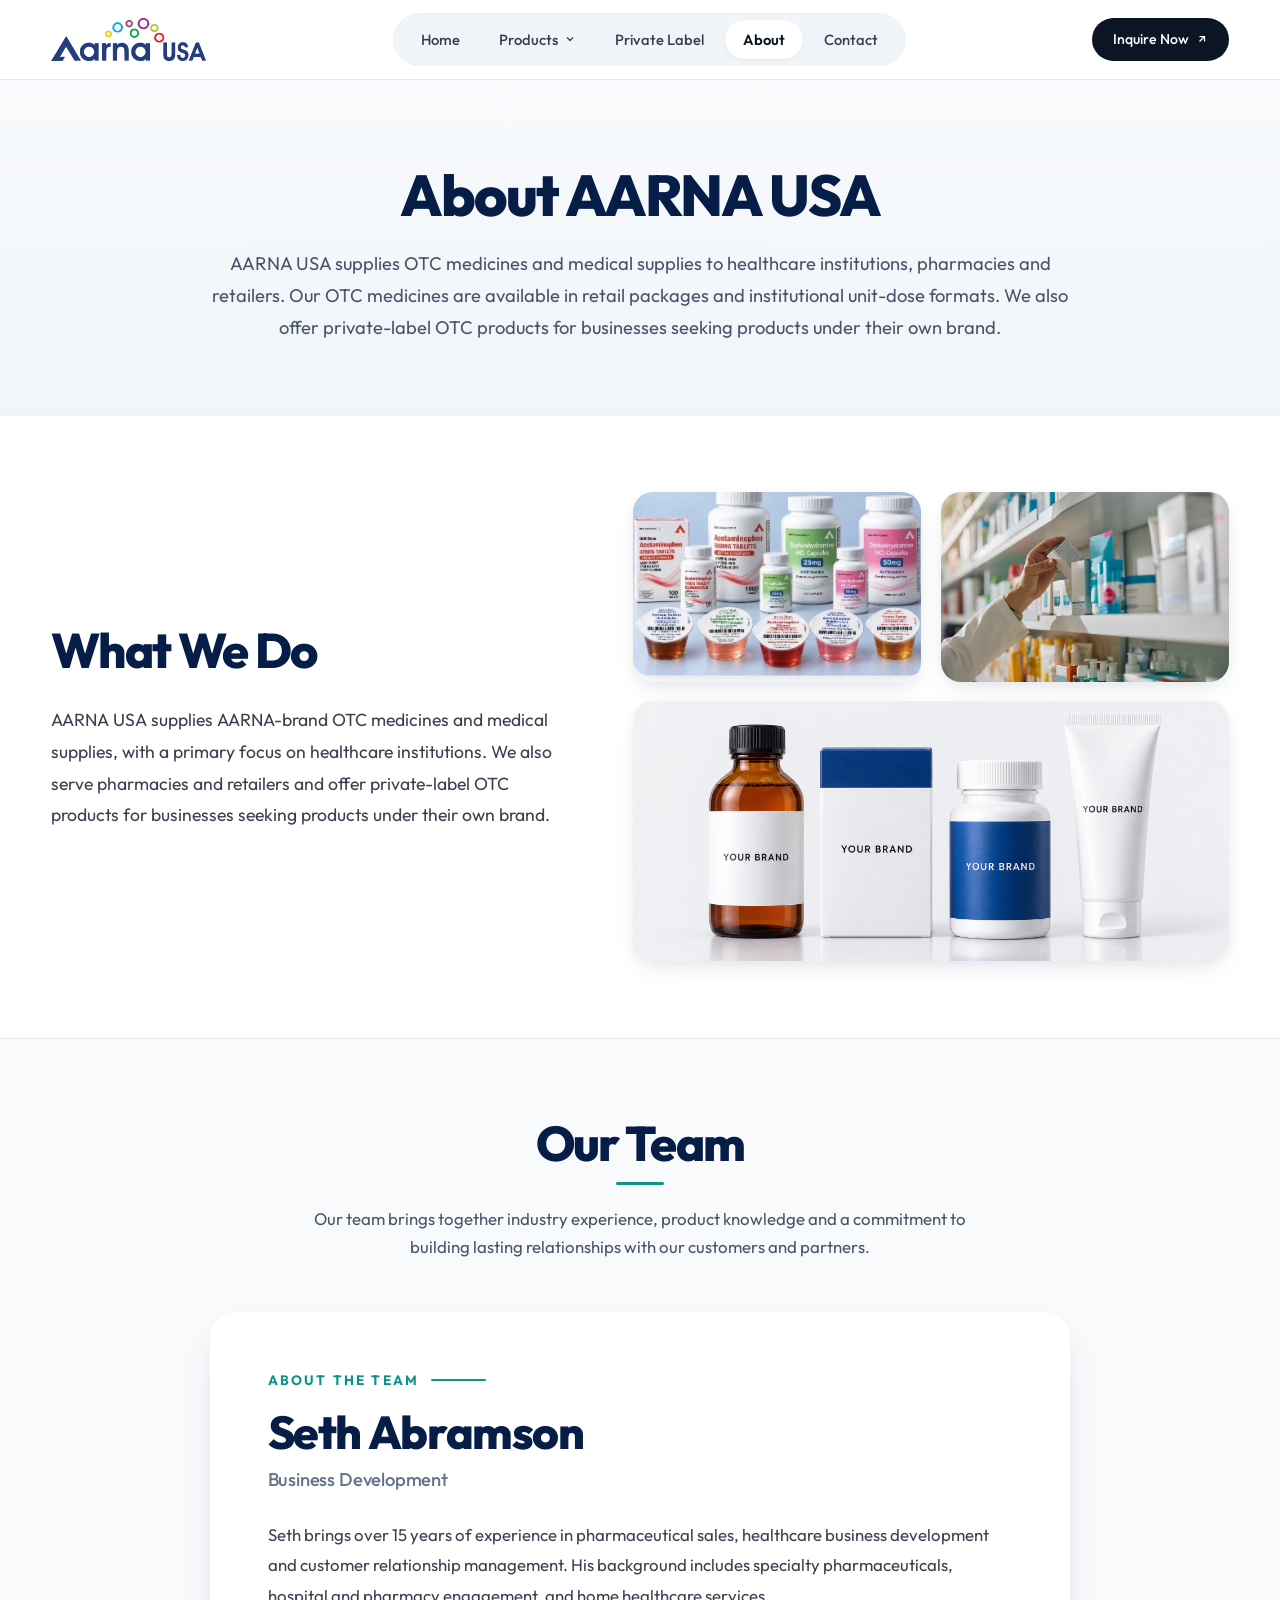
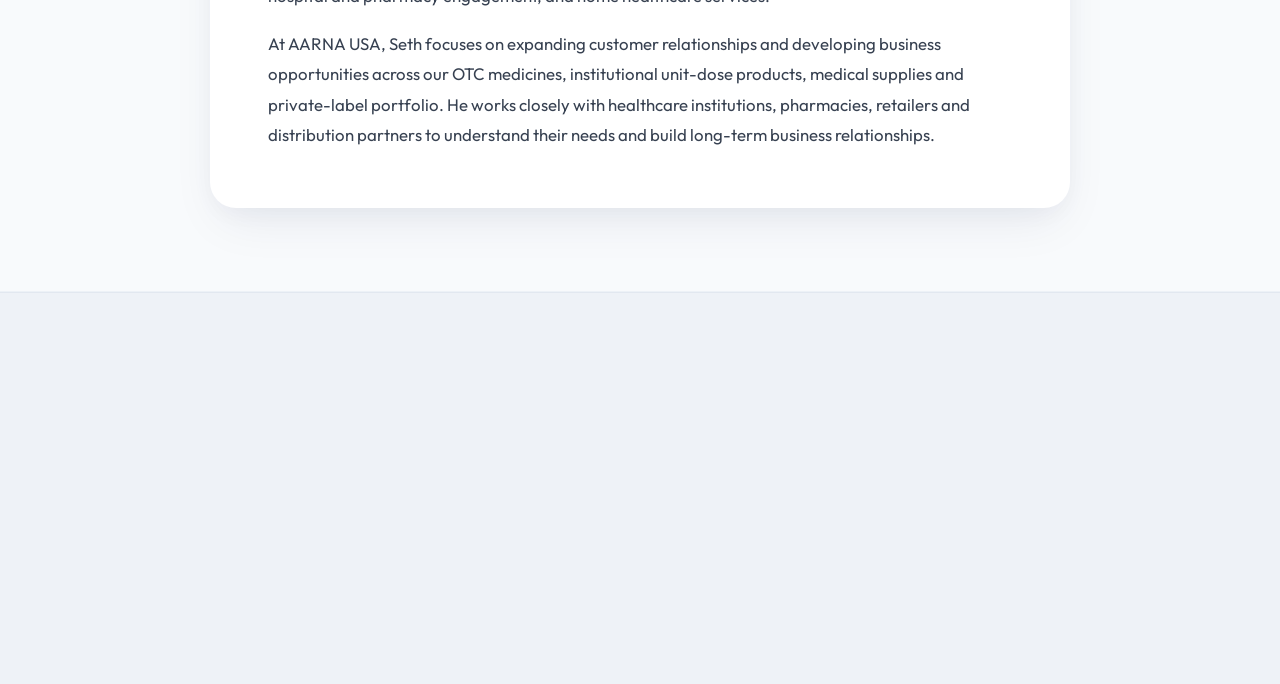
==== commit 9ae00902: "style: remove border and add soft shadow to team card on about page" ====
--- a/about.html
+++ b/about.html
@@ -9,7 +9,7 @@
   <title>About Us | AARNA USA</title>
   <meta name="description" content="Learn about AARNA USA: supplying pharmaceuticals, OTC medicines, unit-dose products, and medical supplies to distributors, pharmacies, and institutional customers.">
   <link rel="icon" type="image/png" href="assets/logos/aarna-logo-clean.png">
-  <link rel="stylesheet" href="css/styles.css?v=4.0">
+  <link rel="stylesheet" href="css/styles.css?v=4.1">
 </head>
 <body>
 
--- a/css/styles.css
+++ b/css/styles.css
@@ -2180,10 +2180,10 @@
 .team-card-single,
 .leader-profile-card-textonly {
   background-color: #ffffff;
-  border: 1px solid #e2e8f0;
+  border: none;
   border-radius: 26px;
   padding: clamp(2.25rem, 4.5vw, 3.75rem);
-  box-shadow: 0 14px 34px -10px rgba(6, 30, 71, 0.08), 0 2px 8px rgba(0, 0, 0, 0.03);
+  box-shadow: 0 20px 50px -10px rgba(6, 30, 71, 0.08), 0 8px 24px -4px rgba(6, 30, 71, 0.04);
   display: block !important;
   width: 100%;
   max-width: 860px;
@@ -2195,7 +2195,7 @@
 
 .team-card-single:hover,
 .leader-profile-card-textonly:hover {
-  box-shadow: 0 20px 42px -10px rgba(6, 30, 71, 0.12), 0 4px 14px rgba(0, 0, 0, 0.04);
+  box-shadow: 0 28px 65px -12px rgba(6, 30, 71, 0.12), 0 10px 28px -4px rgba(6, 30, 71, 0.05);
 }
 
 /* Leader Profile Card with Photo (Legacy / Multi-column Layout) */
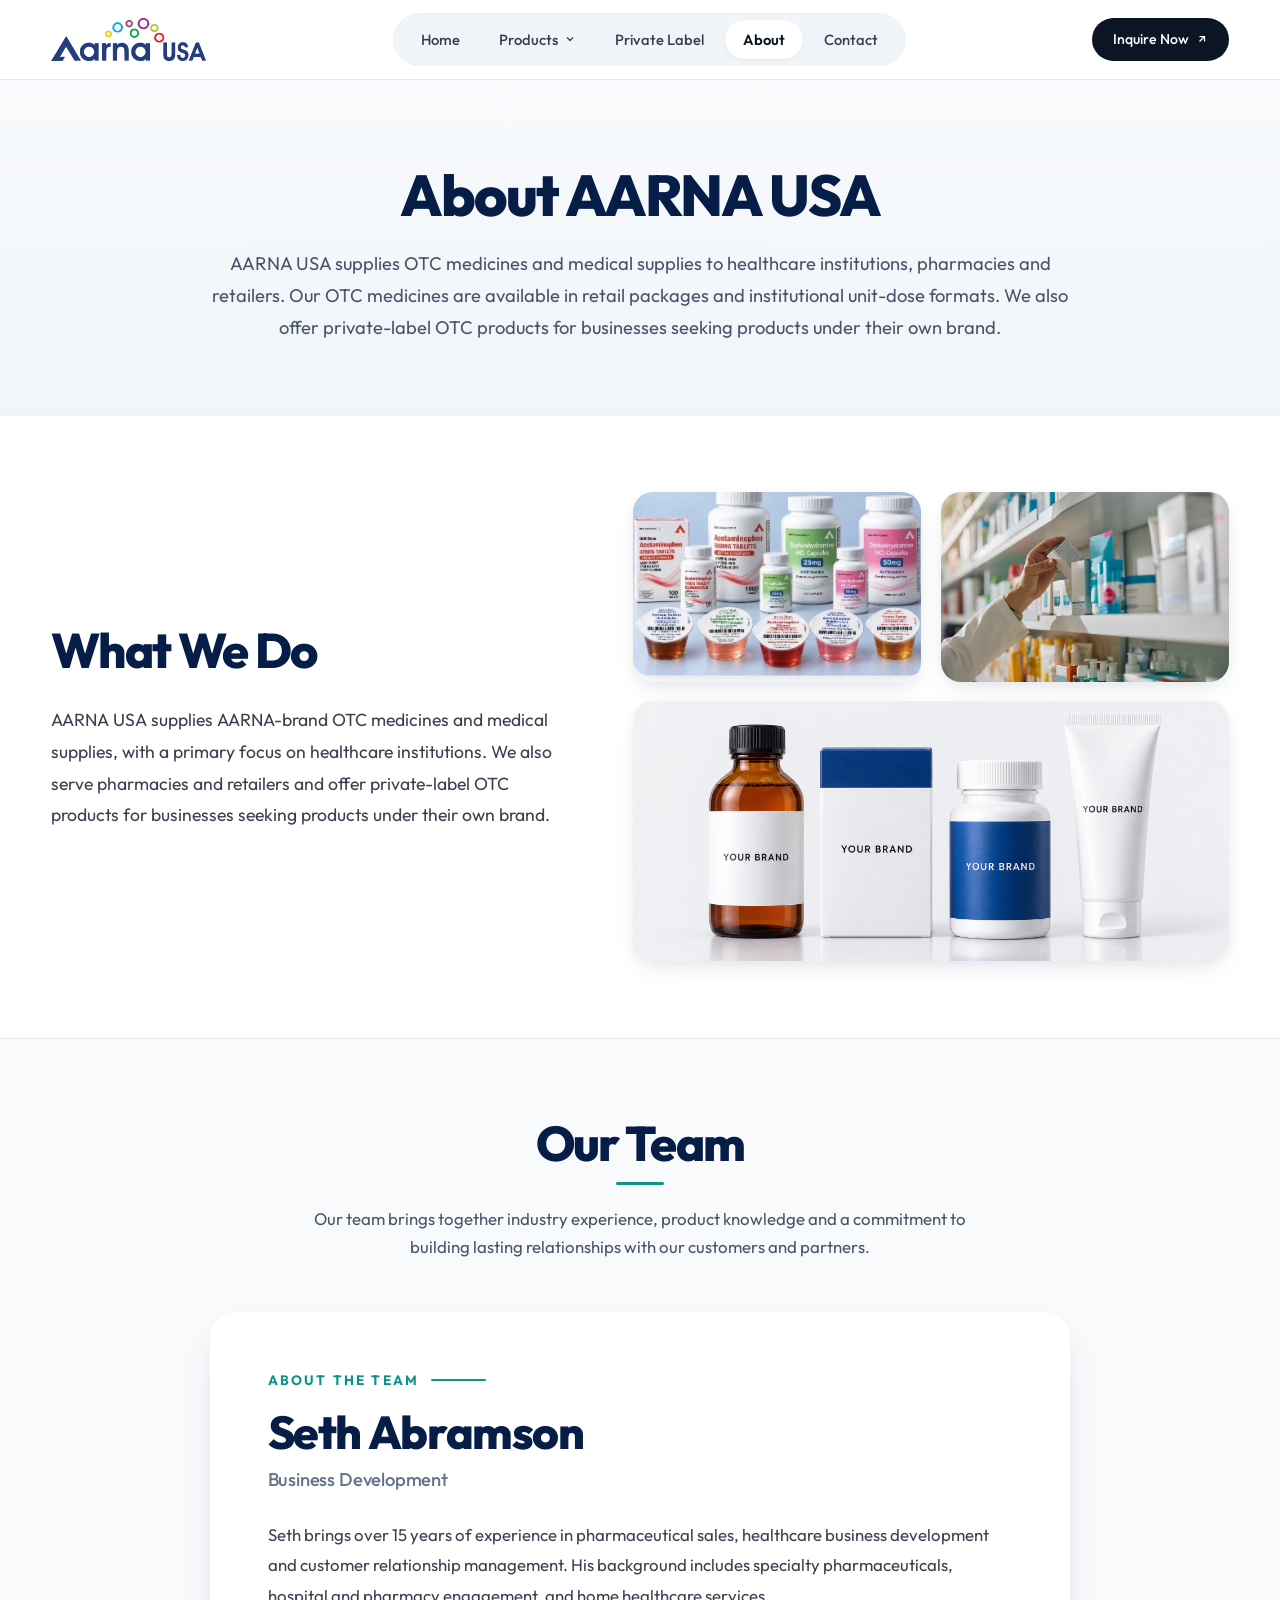
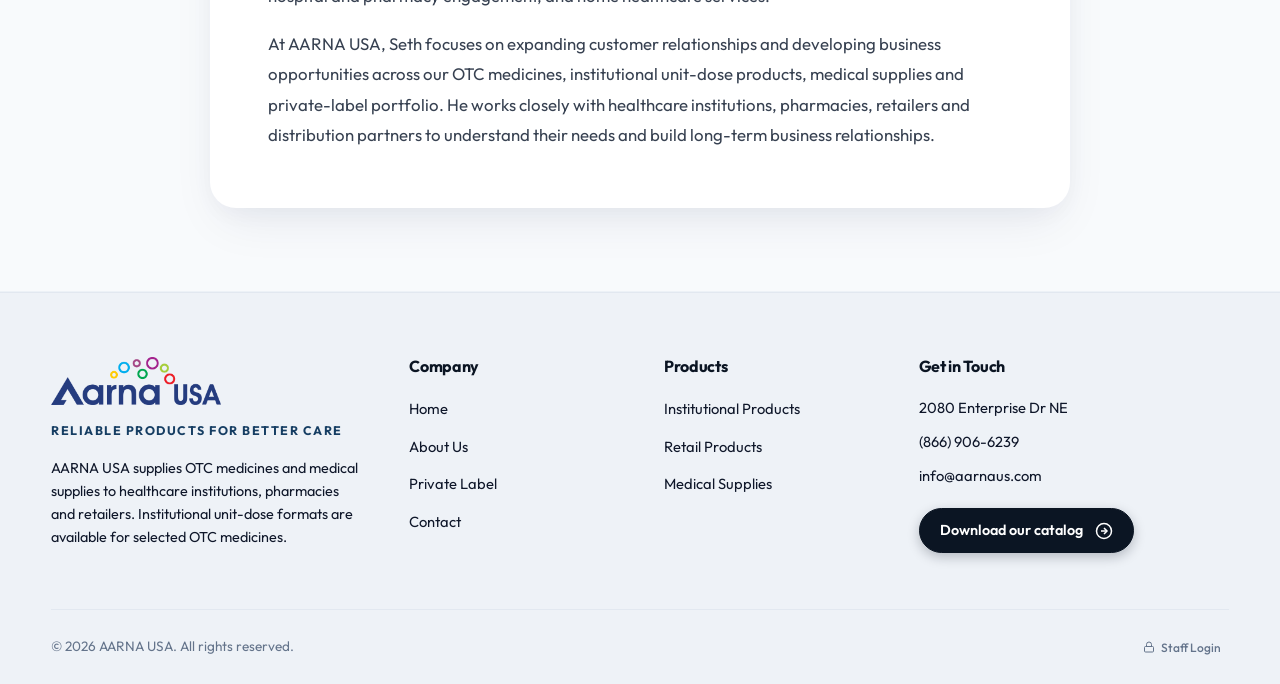
==== commit 16589539: "feat(security, seo): remediate vulnerabilities and implement production SEO standards" ====
--- a/about.html
+++ b/about.html
@@ -3,13 +3,49 @@
 <head>
   <meta charset="UTF-8">
   <meta name="viewport" content="width=device-width, initial-scale=1.0">
-  <meta http-equiv="Cache-Control" content="no-cache, no-store, must-revalidate">
-  <meta http-equiv="Pragma" content="no-cache">
-  <meta http-equiv="Expires" content="0">
-  <title>About Us | AARNA USA</title>
-  <meta name="description" content="Learn about AARNA USA: supplying pharmaceuticals, OTC medicines, unit-dose products, and medical supplies to distributors, pharmacies, and institutional customers.">
+  <title>About AARNA USA | Pharmaceutical Supply &amp; Healthcare Partner</title>
+  <meta name="description" content="Discover AARNA USA: delivering quality OTC medicines, unit-dose pharmaceuticals, and medical supplies to hospitals, pharmacies, and healthcare institutions nationwide.">
+  <link rel="canonical" href="https://www.aarnaus.com/about">
+
+  <!-- Open Graph / Facebook -->
+  <meta property="og:type" content="website">
+  <meta property="og:url" content="https://www.aarnaus.com/about">
+  <meta property="og:site_name" content="AARNA USA">
+  <meta property="og:title" content="About AARNA USA | Pharmaceutical Supply &amp; Healthcare Partner">
+  <meta property="og:description" content="Discover AARNA USA: delivering quality OTC medicines, unit-dose pharmaceuticals, and medical supplies to hospitals, pharmacies, and healthcare institutions nationwide.">
+  <meta property="og:image" content="https://www.aarnaus.com/assets/images/about-aarna-otc.jpg">
+
+  <!-- Twitter Card -->
+  <meta name="twitter:card" content="summary_large_image">
+  <meta name="twitter:url" content="https://www.aarnaus.com/about">
+  <meta name="twitter:title" content="About AARNA USA | Pharmaceutical Supply &amp; Healthcare Partner">
+  <meta name="twitter:description" content="Discover AARNA USA: delivering quality OTC medicines, unit-dose pharmaceuticals, and medical supplies to hospitals, pharmacies, and healthcare institutions nationwide.">
+  <meta name="twitter:image" content="https://www.aarnaus.com/assets/images/about-aarna-otc.jpg">
+
   <link rel="icon" type="image/png" href="assets/logos/aarna-logo-clean.png">
-  <link rel="stylesheet" href="css/styles.css?v=4.1">
+
+  <!-- Preconnect Google Fonts -->
+  <link rel="preconnect" href="https://fonts.googleapis.com">
+  <link rel="preconnect" href="https://fonts.gstatic.com" crossorigin>
+  <link href="https://fonts.googleapis.com/css2?family=Outfit:wght@300;400;500;600;700;800&display=swap" rel="stylesheet">
+  <link rel="stylesheet" href="css/styles.css?v=4.2">
+
+  <!-- Schema.org AboutPage Structured Data -->
+  <script type="application/ld+json">
+  {
+    "@context": "https://schema.org",
+    "@type": "AboutPage",
+    "name": "About AARNA USA",
+    "url": "https://www.aarnaus.com/about",
+    "description": "Learn about AARNA USA: supplying pharmaceuticals, OTC medicines, unit-dose products, and medical supplies to distributors, pharmacies, and institutional customers.",
+    "publisher": {
+      "@type": "Organization",
+      "name": "AARNA USA",
+      "url": "https://www.aarnaus.com/",
+      "logo": "https://www.aarnaus.com/assets/logos/aarna-logo-custom.webp"
+    }
+  }
+  </script>
 </head>
 <body>
 
@@ -121,15 +157,15 @@
           <div class="about-mosaic-grid">
             <div class="about-mosaic-top">
               <div class="about-mosaic-item">
-                <img src="assets/images/about-aarna-otc.jpg" alt="AARNA USA brand OTC medicines and institutional unit-dose products" width="380" height="250" loading="eager">
+                <img src="assets/images/about-aarna-otc.jpg" alt="AARNA USA brand OTC medicines and institutional unit-dose products" width="380" height="250" loading="lazy" decoding="async">
               </div>
               <div class="about-mosaic-item">
-                <img src="assets/images/about-pharmacy-shelf.jpg" alt="Pharmacy and retail shelves with healthcare products" width="380" height="250" loading="eager">
+                <img src="assets/images/about-pharmacy-shelf.jpg" alt="Pharmacy and retail shelves with healthcare products" width="380" height="250" loading="lazy" decoding="async">
               </div>
             </div>
             <div class="about-mosaic-bottom">
               <div class="about-mosaic-item">
-                <img src="assets/images/private-label-showcase.png" alt="Private label OTC manufacturing and packaging solutions" width="780" height="340" loading="lazy">
+                <img src="assets/images/private-label-showcase.png" alt="Private label OTC manufacturing and packaging solutions" width="780" height="340" loading="lazy" decoding="async">
               </div>
             </div>
           </div>
@@ -230,7 +266,7 @@
       <div class="footer-bottom-bar">
         <span>© 2026 AARNA USA. All rights reserved.</span>
         <div class="footer-bottom-right">
-          <a href="admin.html" class="footer-staff-access" aria-label="Staff Portal Access" title="Staff Portal Access">
+          <a href="admin.html" rel="nofollow" class="footer-staff-access" aria-label="Staff Portal Access" title="Staff Portal Access">
             <svg width="12" height="12" viewBox="0 0 24 24" fill="none" stroke="currentColor" stroke-width="2"><rect x="3" y="11" width="18" height="11" rx="2" ry="2"></rect><path d="M7 11V7a5 5 0 0 1 10 0v4"></path></svg>
             Staff Login
           </a>
--- a/css/styles.css
+++ b/css/styles.css
@@ -4,7 +4,7 @@
    Responsive across Mobile, Tablet, Laptop, and Ultra-wide screens
    ========================================================================== */
 
-@import url('https://fonts.googleapis.com/css2?family=Outfit:wght@300;400;500;600;700;800;900&display=swap');
+/* Google Fonts Outfit preconnected and loaded asynchronously in HTML <head> for zero-waterfall performance */
 
 /* --- CSS VARIABLES & DESIGN TOKENS --- */
 :root {
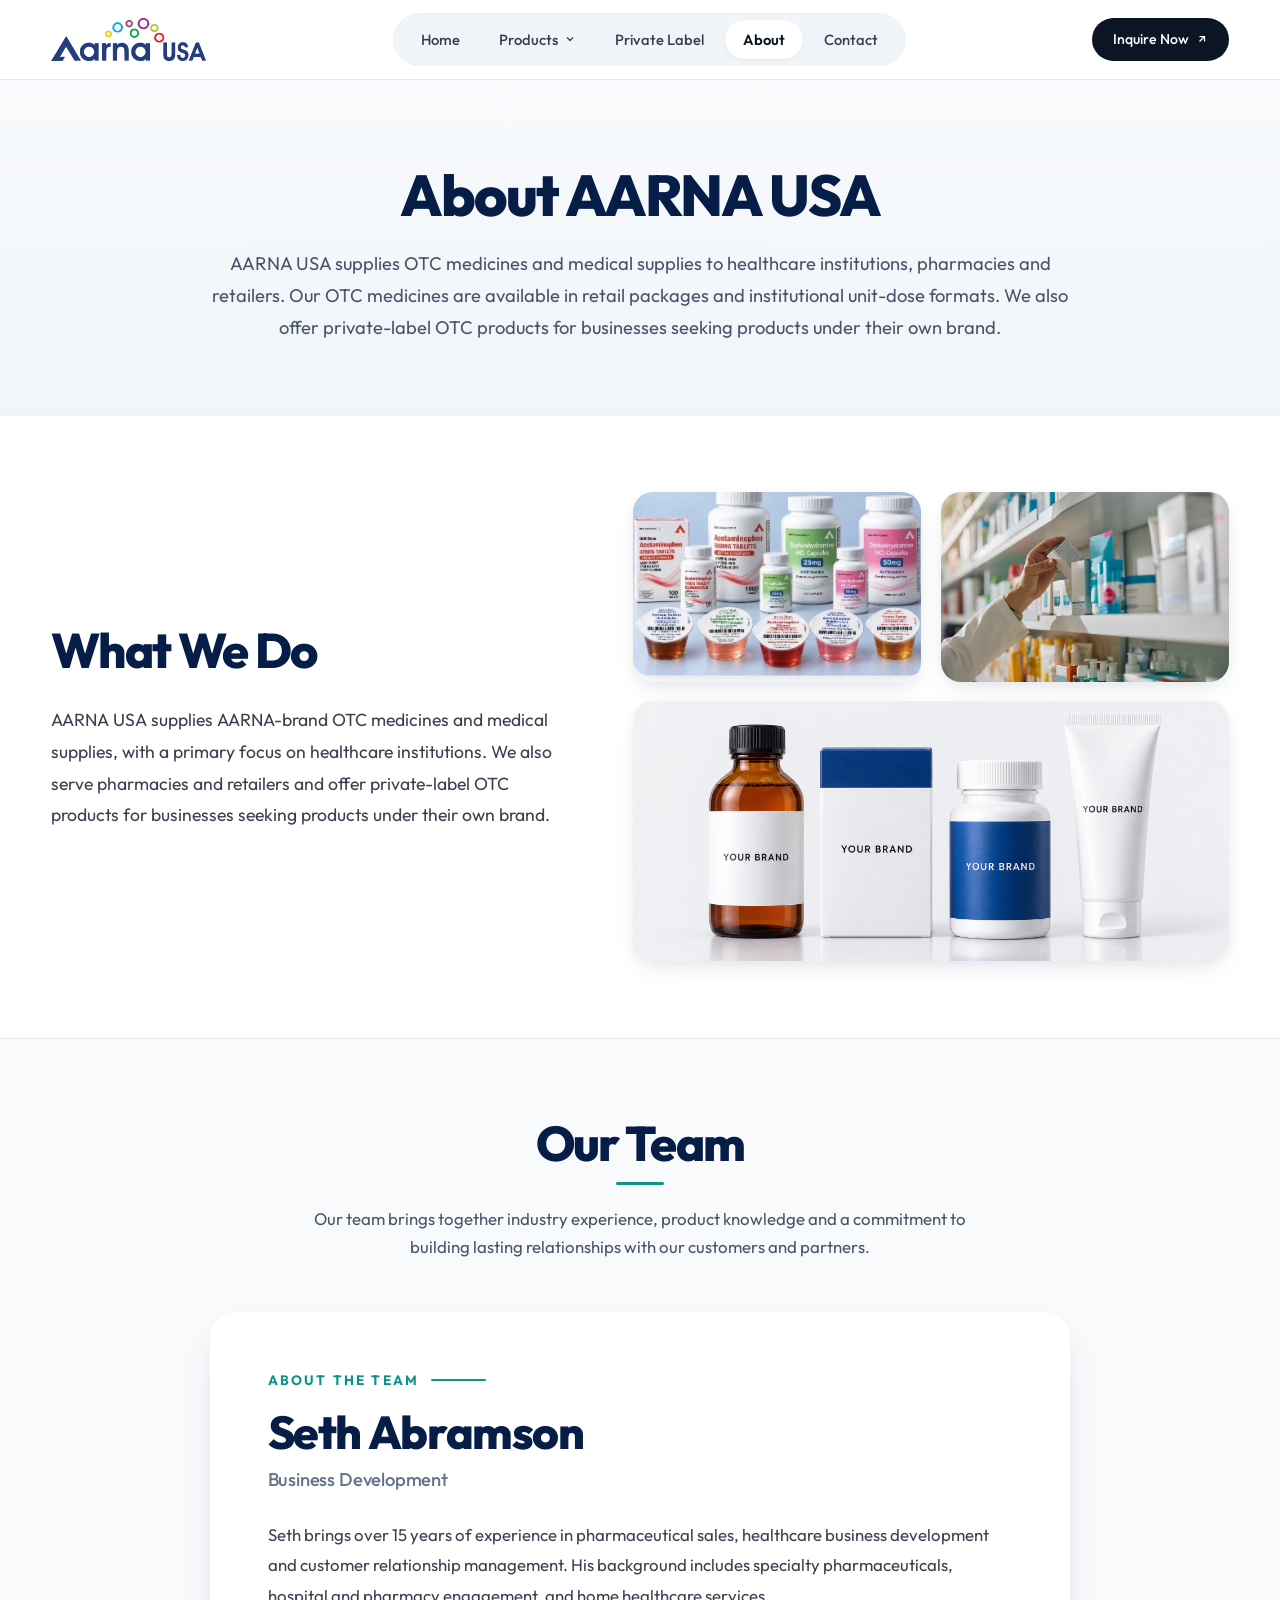
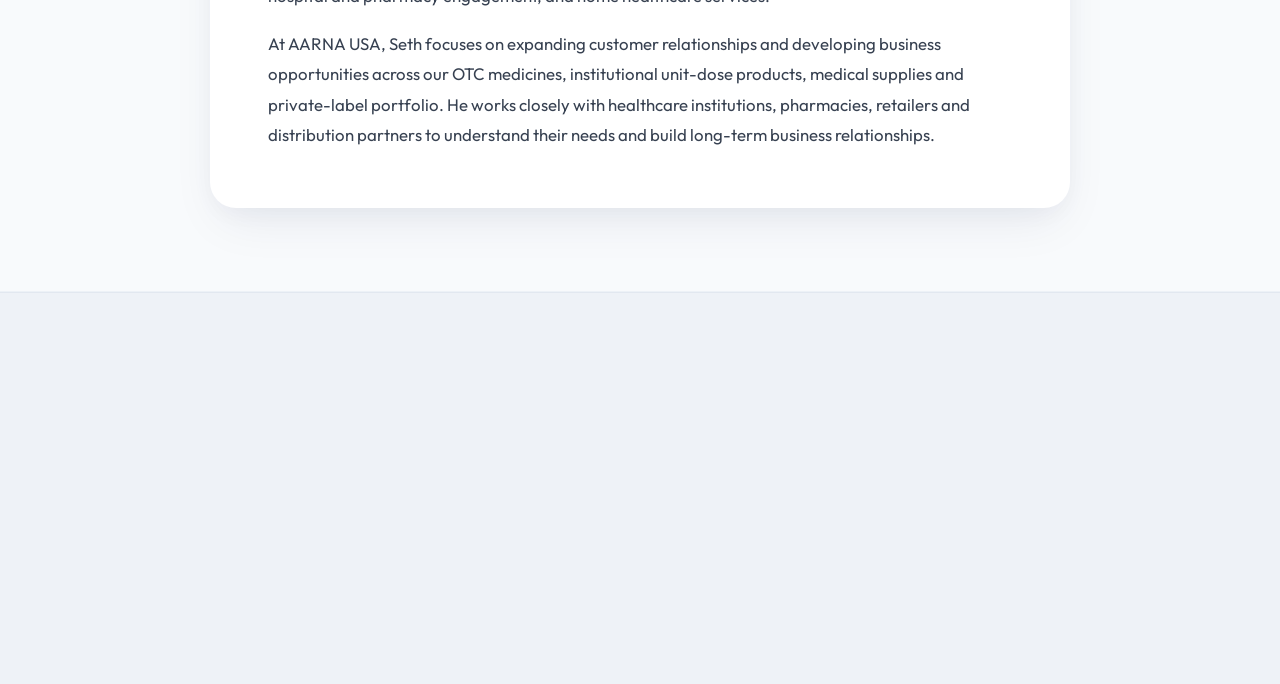
==== commit b293824b: "feat(catalog): update official product catalog everywhere across site - Replace assets/downloads/Aar" ====
--- a/about.html
+++ b/about.html
@@ -275,8 +275,8 @@
     </div>
   </footer>
 
-  <script src="scripts/products-data.js?v=3.1"></script>
-  <script src="scripts/store.js?v=3.1"></script>
-  <script src="scripts/app.js?v=3.1"></script>
+  <script src="scripts/products-data.js?v=3.2"></script>
+  <script src="scripts/store.js?v=3.2"></script>
+  <script src="scripts/app.js?v=3.2"></script>
 </body>
 </html>
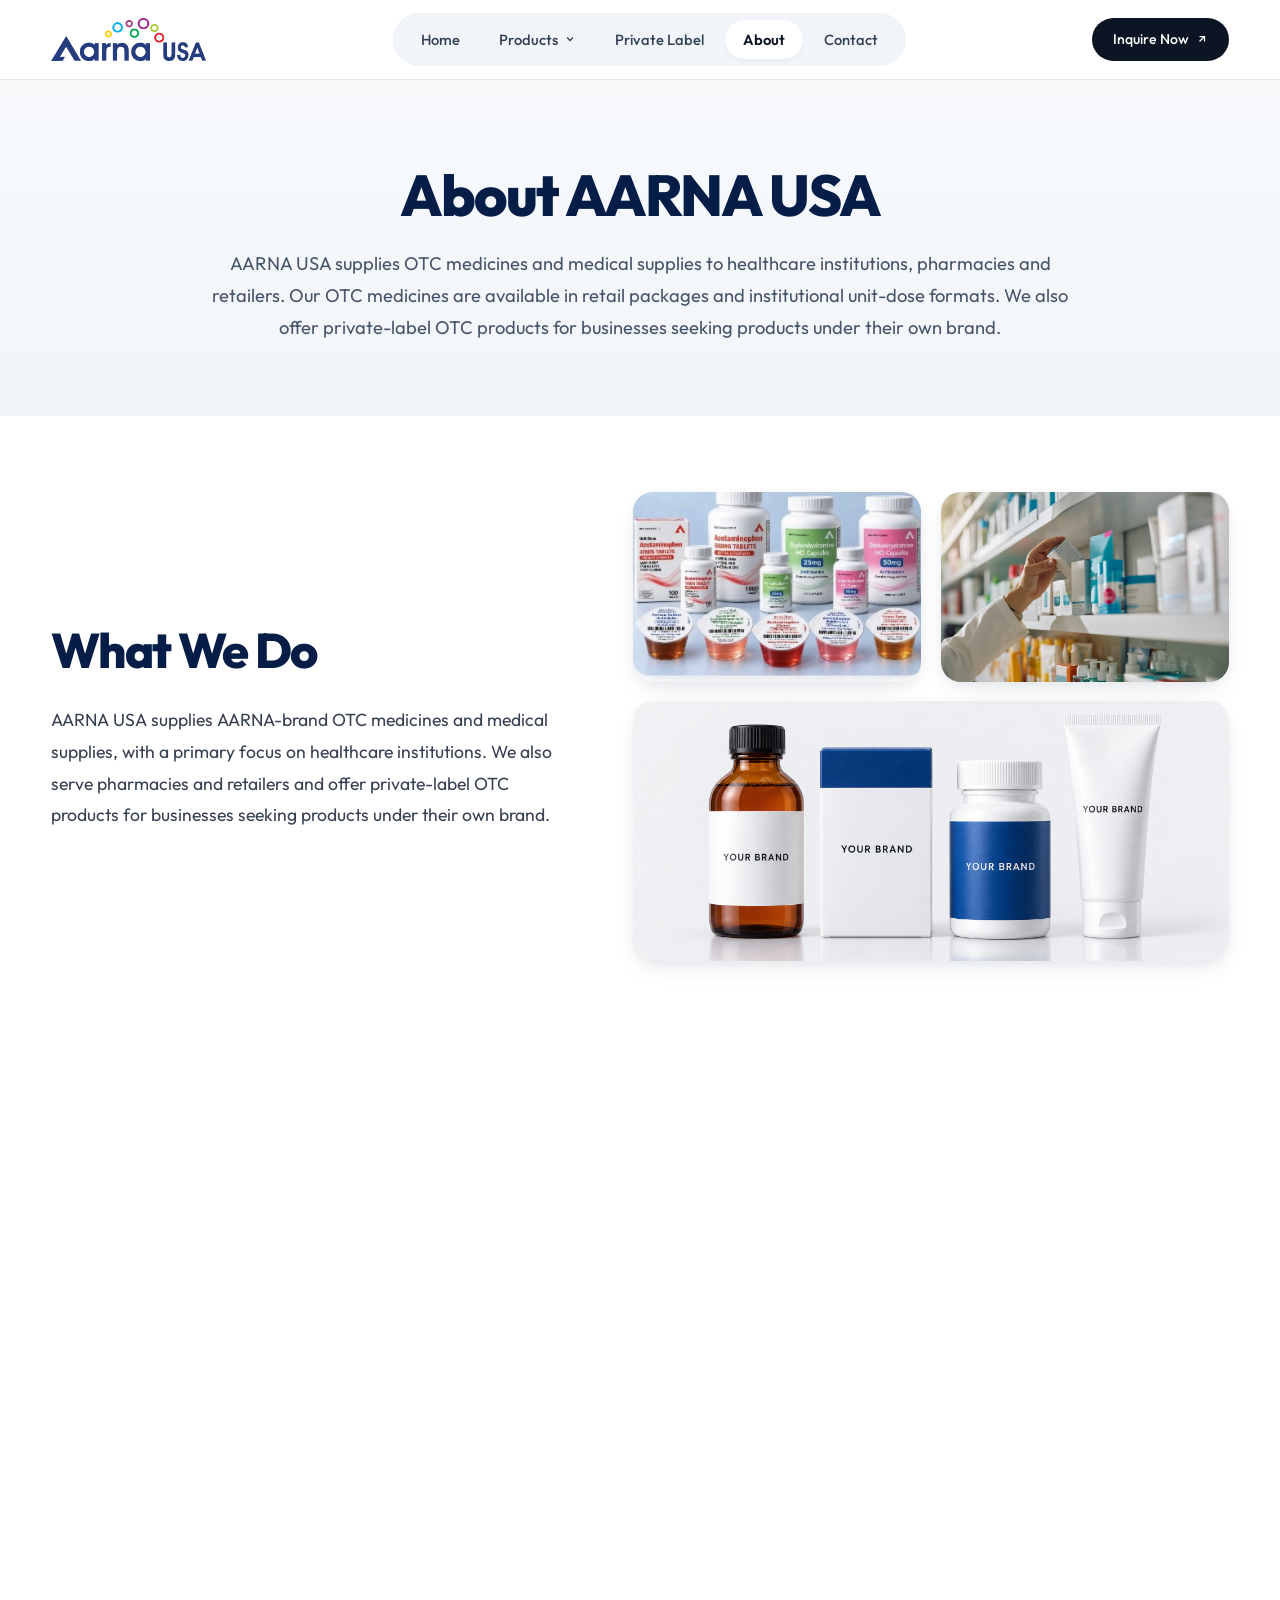
==== commit e04f49e0: "feat: implement website enhancement recommendations - Add compact highlights strip with verified met" ====
--- a/about.html
+++ b/about.html
@@ -28,7 +28,7 @@
   <link rel="preconnect" href="https://fonts.googleapis.com">
   <link rel="preconnect" href="https://fonts.gstatic.com" crossorigin>
   <link href="https://fonts.googleapis.com/css2?family=Outfit:wght@300;400;500;600;700;800&display=swap" rel="stylesheet">
-  <link rel="stylesheet" href="css/styles.css?v=4.2">
+  <link rel="stylesheet" href="css/styles.css?v=4.3">
 
   <!-- Schema.org AboutPage Structured Data -->
   <script type="application/ld+json">
@@ -174,6 +174,58 @@
       </div>
     </section>
 
+    <!-- SECTION: GOVERNMENT PROGRAMS & MARKET ACCESS -->
+    <section class="section-padding about-gov-section" id="government-programs" aria-labelledby="about-gov-heading">
+      <div class="container">
+        <div class="gov-programs-card">
+          <div class="gov-programs-header">
+            <div class="gov-badge-wrap">
+              <span class="gov-pill-badge">PROGRAM PARTICIPATION</span>
+              <span class="gov-badge-dot" aria-hidden="true"></span>
+              <span class="gov-meta-text">Federal &amp; State Market Access</span>
+            </div>
+            <h2 id="about-gov-heading" class="gov-main-heading">Government Programs &amp; Market Access</h2>
+          </div>
+          
+          <p class="gov-main-copy">
+            AARNA USA participates in the Medicaid Drug Rebate Program administered by the Centers for Medicare &amp; Medicaid Services (CMS) and the federal 340B Drug Pricing Program. Eligible AARNA pharmaceutical products are also listed in the New York Medicaid (eMedNY) Pharmacy List of Reimbursable Drugs. Product coverage and reimbursement are subject to applicable program requirements.
+          </p>
+
+          <div class="gov-credentials-grid">
+            <div class="gov-cred-item">
+              <div class="gov-cred-icon" aria-hidden="true">
+                <svg width="22" height="22" viewBox="0 0 24 24" fill="none" stroke="currentColor" stroke-width="2"><path d="M12 22s8-4 8-10V5l-8-3-8 3v7c0 6 8 10 8 10z"></path></svg>
+              </div>
+              <div class="gov-cred-text">
+                <h3 class="gov-cred-title">Medicaid Drug Rebate Program</h3>
+                <p class="gov-cred-desc">Participation under federal Centers for Medicare &amp; Medicaid Services (CMS) oversight, supporting nationwide Medicaid coverage.</p>
+              </div>
+            </div>
+
+            <div class="gov-cred-item">
+              <div class="gov-cred-icon" aria-hidden="true">
+                <svg width="22" height="22" viewBox="0 0 24 24" fill="none" stroke="currentColor" stroke-width="2"><circle cx="12" cy="12" r="10"></circle><path d="m9 12 2 2 4-4"></path></svg>
+              </div>
+              <div class="gov-cred-text">
+                <h3 class="gov-cred-title">340B Drug Pricing Program</h3>
+                <p class="gov-cred-desc">Compliant pricing and supply options for federal 340B-covered entities, community health clinics, and safety-net providers.</p>
+              </div>
+            </div>
+
+            <div class="gov-cred-item">
+              <div class="gov-cred-icon" aria-hidden="true">
+                <svg width="22" height="22" viewBox="0 0 24 24" fill="none" stroke="currentColor" stroke-width="2"><path d="M14 2H6a2 2 0 0 0-2 2v16a2 2 0 0 0 2 2h12a2 2 0 0 0 2-2V8z"></path><polyline points="14 2 14 8 20 8"></polyline><line x1="16" y1="13" x2="8" y2="13"></line><line x1="16" y1="17" x2="8" y2="17"></line><polyline points="10 9 9 9 8 9"></polyline></svg>
+              </div>
+              <div class="gov-cred-text">
+                <h3 class="gov-cred-title">New York Medicaid (eMedNY)</h3>
+                <p class="gov-cred-desc">Eligible OTC products listed on the official pharmacy reimbursable drug schedule under AARNA labeler code <strong>82568</strong>.</p>
+              </div>
+            </div>
+          </div>
+        </div>
+      </div>
+    </section>
+
     <!-- SECTION 3: OUR TEAM (Exact Layout from Mockup) -->
     <section class="about-team-section about-leaders-section" id="our-team" aria-labelledby="team-heading">
       <div class="container">
--- a/css/styles.css
+++ b/css/styles.css
@@ -3454,8 +3454,8 @@
 /* Toggle Buttons */
 .inquiry-toggle-group {
   display: grid;
-  grid-template-columns: 1fr 1fr;
-  gap: 1rem;
+  grid-template-columns: repeat(3, 1fr);
+  gap: 0.75rem;
   margin-bottom: 1.25rem;
 }
 
@@ -4518,13 +4518,734 @@
 }
 
 /* ==========================================================================
+   ENHANCEMENT SECTIONS (Highlights Strip, Gov Programs, Partnerships, How to Order, eMedNY)
+   ========================================================================== */
+
+/* 1. Highlights Strip Section */
+.highlights-strip-section {
+  background-color: #ffffff;
+  border-top: 1px solid var(--color-border-subtle, #edf2f7);
+  border-bottom: 1px solid var(--color-border, #e2e8f0);
+  padding: 1.75rem 0;
+  box-shadow: 0 4px 16px -4px rgba(11, 21, 35, 0.04);
+}
+
+.highlights-strip-grid {
+  display: grid;
+  grid-template-columns: repeat(4, 1fr);
+  gap: 1.5rem;
+}
+
+.highlight-item {
+  display: flex;
+  align-items: center;
+  gap: 1.15rem;
+  padding: 0.65rem 1rem;
+  border-right: 1px solid var(--color-border-subtle, #edf2f7);
+  transition: transform var(--transition-fast, 150ms ease);
+}
+
+.highlight-item:last-child {
+  border-right: none;
+}
+
+.highlight-item-badge {
+  display: flex;
+  align-items: center;
+  justify-content: center;
+  flex-shrink: 0;
+  width: 50px;
+  height: 50px;
+  border-radius: 14px;
+  background-color: #0b1523;
+  color: #ffffff;
+}
+
+.highlight-stat-num {
+  font-family: var(--font-heading);
+  font-weight: 800;
+  font-size: 1.15rem;
+  letter-spacing: -0.02em;
+}
+
+.highlight-item-icon {
+  display: flex;
+  align-items: center;
+  justify-content: center;
+  flex-shrink: 0;
+  width: 50px;
+  height: 50px;
+  border-radius: 14px;
+  background-color: #f0fdfa;
+  color: #0d9488;
+  border: 1px solid #ccfbf1;
+}
+
+.highlight-item-content {
+  display: flex;
+  flex-direction: column;
+}
+
+.highlight-title {
+  font-family: var(--font-heading);
+  font-weight: 700;
+  font-size: 1.02rem;
+  color: #061e47;
+  line-height: 1.25;
+}
+
+.highlight-desc {
+  font-size: 0.85rem;
+  color: #64748b;
+  margin-top: 0.2rem;
+  line-height: 1.35;
+}
+
+/* 2. Government Programs & Market Access Section */
+.gov-programs-section {
+  background-color: #f8fafc;
+  border-top: 1px solid var(--color-border-subtle);
+  border-bottom: 1px solid var(--color-border-subtle);
+}
+
+.about-gov-section {
+  background-color: #ffffff;
+  border-bottom: 1px solid var(--color-border-subtle);
+}
+
+.gov-programs-card {
+  background-color: #ffffff;
+  border: 1px solid var(--color-border);
+  border-radius: 24px;
+  padding: clamp(2.25rem, 4.5vw, 3.75rem);
+  box-shadow: var(--shadow-md);
+}
+
+.about-gov-section .gov-programs-card {
+  background-color: #f8fafc;
+}
+
+.gov-programs-header {
+  margin-bottom: 1.5rem;
+}
+
+.gov-badge-wrap {
+  display: inline-flex;
+  align-items: center;
+  gap: 0.65rem;
+  margin-bottom: 0.85rem;
+  flex-wrap: wrap;
+}
+
+.gov-pill-badge {
+  display: inline-block;
+  background-color: #f0fdfa;
+  color: #0f766e;
+  border: 1px solid #ccfbf1;
+  font-size: 0.76rem;
+  font-weight: 700;
+  letter-spacing: 0.12em;
+  text-transform: uppercase;
+  padding: 0.32rem 0.85rem;
+  border-radius: 9999px;
+}
+
+.gov-badge-dot {
+  width: 5px;
+  height: 5px;
+  border-radius: 50%;
+  background-color: #cbd5e1;
+}
+
+.gov-meta-text {
+  font-size: 0.85rem;
+  font-weight: 600;
+  color: #64748b;
+  letter-spacing: 0.02em;
+}
+
+.gov-main-heading {
+  font-family: var(--font-heading);
+  font-size: clamp(2rem, 3.2vw, 2.75rem);
+  font-weight: 800;
+  color: #061e47;
+  letter-spacing: -0.03em;
+  line-height: 1.2;
+  margin: 0;
+}
+
+.gov-main-copy {
+  font-size: clamp(1.05rem, 1.25vw, 1.18rem);
+  color: #334155;
+  line-height: 1.8;
+  max-width: 960px;
+  margin: 0 0 2.25rem 0;
+}
+
+.gov-credentials-grid {
+  display: grid;
+  grid-template-columns: repeat(3, 1fr);
+  gap: 1.5rem;
+}
+
+.gov-cred-item {
+  display: flex;
+  gap: 1.15rem;
+  background-color: #f8fafc;
+  border: 1px solid #e2e8f0;
+  border-radius: 16px;
+  padding: 1.5rem;
+  align-items: flex-start;
+  transition: all var(--transition-fast);
+}
+
+.about-gov-section .gov-cred-item {
+  background-color: #ffffff;
+}
+
+.gov-cred-item:hover {
+  border-color: #cbd5e1;
+  box-shadow: var(--shadow-sm);
+  transform: translateY(-2px);
+}
+
+.gov-cred-icon {
+  display: flex;
+  align-items: center;
+  justify-content: center;
+  flex-shrink: 0;
+  width: 44px;
+  height: 44px;
+  border-radius: 12px;
+  background-color: #f0fdfa;
+  color: #0d9488;
+  border: 1px solid #ccfbf1;
+}
+
+.gov-cred-title {
+  font-family: var(--font-heading);
+  font-size: 1.05rem;
+  font-weight: 700;
+  color: #0b1523;
+  margin: 0 0 0.35rem 0;
+  line-height: 1.3;
+}
+
+.gov-cred-desc {
+  font-size: 0.88rem;
+  color: #64748b;
+  line-height: 1.5;
+  margin: 0;
+}
+
+/* 3. Who We Serve Intro Paragraph */
+.serve-intro-p {
+  font-size: clamp(1rem, 1.2vw, 1.12rem);
+  color: #475569;
+  line-height: 1.65;
+  margin-top: 1.25rem;
+  font-weight: 400;
+}
+
+/* 4. Wholesale & Private-Label Dual Partnership Section */
+.partnership-cards-section {
+  background-color: #ffffff;
+  border-top: 1px solid var(--color-border-subtle);
+  border-bottom: 1px solid var(--color-border-subtle);
+}
+
+.partnership-header {
+  text-align: center;
+  max-width: 800px;
+  margin: 0 auto clamp(2.5rem, 4vw, 3.5rem);
+}
+
+.partnership-main-title {
+  font-family: var(--font-heading);
+  font-size: clamp(2.2rem, 3.6vw, 3.2rem);
+  font-weight: 800;
+  color: #061e47;
+  letter-spacing: -0.035em;
+  margin: 0.85rem 0 1rem;
+  line-height: 1.15;
+}
+
+.partnership-subtitle {
+  font-size: clamp(1.05rem, 1.2vw, 1.15rem);
+  color: #475569;
+  line-height: 1.65;
+  margin: 0;
+}
+
+.partnership-cards-grid {
+  display: grid;
+  grid-template-columns: repeat(2, 1fr);
+  gap: clamp(1.5rem, 3vw, 2.5rem);
+  align-items: stretch;
+}
+
+.partner-dual-card {
+  border-radius: 24px;
+  padding: clamp(2.25rem, 3.8vw, 3.25rem);
+  display: flex;
+  flex-direction: column;
+  transition: transform var(--transition-base), box-shadow var(--transition-base);
+}
+
+.wholesale-partner-card {
+  background-color: #f8fafc;
+  border: 1.5px solid #cbd5e1;
+  color: #0b1523;
+  box-shadow: 0 12px 32px -8px rgba(11, 21, 35, 0.05);
+}
+
+.privatelabel-partner-card {
+  background-color: #0b1523;
+  border: 1.5px solid #162438;
+  color: #ffffff;
+  box-shadow: 0 16px 40px -8px rgba(11, 21, 35, 0.18);
+}
+
+.partner-dual-card:hover {
+  transform: translateY(-4px);
+}
+
+.wholesale-partner-card:hover {
+  box-shadow: 0 20px 45px -10px rgba(11, 21, 35, 0.1);
+  border-color: #94a3b8;
+}
+
+.privatelabel-partner-card:hover {
+  box-shadow: 0 24px 50px -10px rgba(6, 18, 36, 0.35);
+  border-color: #243b5a;
+}
+
+.partner-card-tag {
+  display: inline-block;
+  font-size: 0.78rem;
+  font-weight: 700;
+  letter-spacing: 0.14em;
+  text-transform: uppercase;
+  margin-bottom: 1.15rem;
+}
+
+.wholesale-partner-card .partner-card-tag {
+  color: #0d9488;
+}
+
+.privatelabel-partner-card .partner-card-tag {
+  color: #38bdf8;
+}
+
+.partner-card-heading {
+  font-family: var(--font-heading);
+  font-size: clamp(1.8rem, 2.5vw, 2.3rem);
+  font-weight: 800;
+  line-height: 1.2;
+  letter-spacing: -0.03em;
+  margin: 0 0 1.2rem 0;
+}
+
+.wholesale-partner-card .partner-card-heading {
+  color: #061e47;
+}
+
+.privatelabel-partner-card .partner-card-heading {
+  color: #ffffff;
+}
+
+.partner-card-body {
+  font-size: clamp(1rem, 1.15vw, 1.08rem);
+  line-height: 1.75;
+  margin: 0 0 1.85rem 0;
+  flex-grow: 1;
+}
+
+.wholesale-partner-card .partner-card-body {
+  color: #334155;
+}
+
+.privatelabel-partner-card .partner-card-body {
+  color: #cbd5e1;
+}
+
+.partner-card-features {
+  display: flex;
+  flex-wrap: wrap;
+  gap: 0.65rem;
+  margin-bottom: 2.25rem;
+}
+
+.partner-feat-chip {
+  display: inline-block;
+  font-size: 0.82rem;
+  font-weight: 600;
+  padding: 0.35rem 0.85rem;
+  border-radius: 9999px;
+}
+
+.wholesale-partner-card .partner-feat-chip {
+  background-color: #ffffff;
+  color: #0f766e;
+  border: 1px solid #ccfbf1;
+}
+
+.privatelabel-partner-card .partner-feat-chip {
+  background-color: rgba(255, 255, 255, 0.1);
+  color: #e0f2fe;
+  border: 1px solid rgba(255, 255, 255, 0.15);
+}
+
+.partner-card-action {
+  margin-top: auto;
+}
+
+.btn-partner-card {
+  display: inline-flex;
+  align-items: center;
+  justify-content: center;
+  gap: 0.65rem;
+  min-height: 50px;
+  padding: 0.85rem 1.75rem;
+  border-radius: 9999px;
+  font-family: var(--font-heading);
+  font-size: 0.98rem;
+  font-weight: 600;
+  text-decoration: none;
+  background-color: #0b1523;
+  color: #ffffff;
+  transition: all var(--transition-fast);
+}
+
+.btn-partner-card:hover {
+  background-color: #050b14;
+  transform: translateY(-1px);
+  color: #ffffff;
+}
+
+.btn-partner-card.btn-partner-dark {
+  background-color: #ffffff;
+  color: #0b1523;
+}
+
+.btn-partner-card.btn-partner-dark:hover {
+  background-color: #f1f5f9;
+  color: #0b1523;
+}
+
+/* 5. Homepage 4-Step How to Order Section */
+.home-how-to-order-section {
+  background-color: #f8fafc;
+  border-top: 1px solid var(--color-border-subtle);
+  border-bottom: 1px solid var(--color-border-subtle);
+}
+
+.how-to-order-header-block {
+  text-align: center;
+  max-width: 760px;
+  margin: 0 auto clamp(2.5rem, 4vw, 3.5rem);
+}
+
+.home-order-title {
+  font-family: var(--font-heading);
+  font-size: clamp(2.2rem, 3.6vw, 3.2rem);
+  font-weight: 800;
+  color: #061e47;
+  letter-spacing: -0.035em;
+  margin: 0.85rem 0 0.85rem;
+  line-height: 1.15;
+}
+
+.home-order-subtitle {
+  font-size: clamp(1.05rem, 1.2vw, 1.15rem);
+  color: #475569;
+  margin: 0;
+  line-height: 1.6;
+}
+
+.home-order-steps-grid {
+  display: grid;
+  grid-template-columns: repeat(4, 1fr);
+  gap: 1.5rem;
+  margin-bottom: 3rem;
+}
+
+.home-order-step-card {
+  background-color: #ffffff;
+  border: 1px solid var(--color-border);
+  border-radius: 18px;
+  padding: 1.85rem 1.5rem;
+  display: flex;
+  flex-direction: column;
+  transition: transform var(--transition-fast), box-shadow var(--transition-fast);
+}
+
+.home-order-step-card:hover {
+  transform: translateY(-3px);
+  box-shadow: var(--shadow-sm);
+  border-color: #cbd5e1;
+}
+
+.order-step-badge {
+  display: inline-flex;
+  align-items: center;
+  justify-content: center;
+  width: 42px;
+  height: 42px;
+  border-radius: 12px;
+  background-color: #f0fdfa;
+  color: #0d9488;
+  font-family: var(--font-heading);
+  font-size: 1.15rem;
+  font-weight: 800;
+  margin-bottom: 1.25rem;
+  border: 1px solid #ccfbf1;
+}
+
+.order-step-name {
+  font-family: var(--font-heading);
+  font-size: 1.25rem;
+  font-weight: 700;
+  color: #0b1523;
+  margin: 0 0 0.5rem 0;
+}
+
+.order-step-desc {
+  font-size: 0.92rem;
+  color: #475569;
+  line-height: 1.6;
+  margin: 0;
+}
+
+.home-order-action-wrap {
+  display: flex;
+  align-items: center;
+  justify-content: center;
+  gap: 1.25rem;
+  flex-wrap: wrap;
+}
+
+.btn-home-order-cta {
+  display: inline-flex;
+  align-items: center;
+  justify-content: center;
+  gap: 0.65rem;
+  min-height: 52px;
+  padding: 0.9rem 2rem;
+  border-radius: 9999px;
+  background-color: #0b1523;
+  color: #ffffff;
+  font-family: var(--font-heading);
+  font-size: 1rem;
+  font-weight: 600;
+  text-decoration: none;
+  transition: all var(--transition-fast);
+}
+
+.btn-home-order-cta:hover {
+  background-color: #050b14;
+  color: #ffffff;
+  transform: translateY(-1px);
+}
+
+.btn-home-order-secondary {
+  display: inline-flex;
+  align-items: center;
+  justify-content: center;
+  gap: 0.65rem;
+  min-height: 52px;
+  padding: 0.9rem 1.85rem;
+  border-radius: 9999px;
+  background-color: #ffffff;
+  color: #0b1523;
+  border: 1.5px solid #cbd5e1;
+  font-family: var(--font-heading);
+  font-size: 1rem;
+  font-weight: 600;
+  cursor: pointer;
+  transition: all var(--transition-fast);
+}
+
+.btn-home-order-secondary:hover {
+  background-color: #f8fafc;
+  border-color: #0b1523;
+}
+
+/* 6. Four-column how to order grid on product pages */
+.how-to-order-grid-4 {
+  grid-template-columns: repeat(4, 1fr) !important;
+}
+
+/* 7. New York Medicaid (eMedNY) Notice Card */
+.emedny-notice-card {
+  background-color: #f0fdfa;
+  border: 1.5px solid #99f6e4;
+  border-radius: 20px;
+  padding: clamp(1.5rem, 3vw, 2.25rem);
+  margin-top: 1.5rem;
+  margin-bottom: 3.5rem;
+  box-shadow: 0 8px 24px -6px rgba(13, 148, 136, 0.08);
+}
+
+.emedny-card-body {
+  display: flex;
+  align-items: center;
+  gap: 1.75rem;
+}
+
+.emedny-icon-col {
+  display: flex;
+  align-items: center;
+  justify-content: center;
+  flex-shrink: 0;
+  width: 54px;
+  height: 54px;
+  border-radius: 16px;
+  background-color: #0d9488;
+  color: #ffffff;
+}
+
+.emedny-text-col {
+  flex: 1;
+}
+
+.emedny-card-title {
+  font-family: var(--font-heading);
+  font-size: 1.25rem;
+  font-weight: 800;
+  color: #0f766e;
+  margin: 0 0 0.35rem 0;
+  letter-spacing: -0.02em;
+}
+
+.emedny-card-desc {
+  font-size: 0.98rem;
+  color: #1e293b;
+  line-height: 1.6;
+  margin: 0;
+}
+
+.emedny-card-desc strong {
+  color: #0f766e;
+}
+
+.emedny-action-col {
+  flex-shrink: 0;
+}
+
+.btn-emedny-link {
+  display: inline-flex;
+  align-items: center;
+  gap: 0.55rem;
+  background-color: #0d9488;
+  color: #ffffff;
+  font-family: var(--font-heading);
+  font-size: 0.92rem;
+  font-weight: 600;
+  padding: 0.85rem 1.45rem;
+  border-radius: 9999px;
+  text-decoration: none;
+  white-space: nowrap;
+  transition: all var(--transition-fast);
+  box-shadow: 0 4px 12px rgba(13, 148, 136, 0.25);
+}
+
+.btn-emedny-link:hover {
+  background-color: #0f766e;
+  color: #ffffff;
+  transform: translateY(-1px);
+  box-shadow: 0 6px 16px rgba(13, 148, 136, 0.35);
+}
+
+/* --- RESPONSIVE BREAKPOINTS FOR NEW COMPONENTS --- */
+@media (max-width: 1080px) {
+  .highlights-strip-grid {
+    grid-template-columns: repeat(2, 1fr);
+    gap: 1.25rem;
+  }
+
+  .highlight-item:nth-child(2) {
+    border-right: none;
+  }
+
+  .gov-credentials-grid {
+    grid-template-columns: 1fr;
+    gap: 1rem;
+  }
+
+  .home-order-steps-grid {
+    grid-template-columns: repeat(2, 1fr);
+  }
+
+  .how-to-order-grid-4 {
+    grid-template-columns: repeat(2, 1fr) !important;
+  }
+
+  .emedny-card-body {
+    flex-direction: column;
+    align-items: flex-start;
+  }
+
+  .emedny-action-col {
+    margin-top: 0.5rem;
+  }
+}
+
+@media (max-width: 860px) {
+  .partnership-cards-grid {
+    grid-template-columns: 1fr;
+  }
+
+  .inquiry-toggle-group {
+    grid-template-columns: 1fr;
+  }
+}
+
+@media (max-width: 640px) {
+  .highlights-strip-grid {
+    grid-template-columns: 1fr;
+    gap: 0.75rem;
+  }
+
+  .highlight-item {
+    border-right: none;
+    border-bottom: 1px solid var(--color-border-subtle);
+    padding: 0.75rem 0.5rem;
+  }
+
+  .highlight-item:last-child {
+    border-bottom: none;
+  }
+
+  .home-order-steps-grid,
+  .how-to-order-grid-4 {
+    grid-template-columns: 1fr !important;
+  }
+
+  .home-order-action-wrap {
+    flex-direction: column;
+    width: 100%;
+  }
+
+  .btn-home-order-cta,
+  .btn-home-order-secondary {
+    width: 100%;
+  }
+}
+
+/* ==========================================================================
    HIGH-REFRESH-RATE SCROLL RENDERING OPTIMIZATION (content-visibility)
    ========================================================================== */
+.highlights-strip-section,
 .product-showcase-section,
+.gov-programs-section,
+.about-gov-section,
+.partnership-cards-section,
 .categories-strip-section,
 .private-label-section,
 .who-we-serve-section,
 .partners-section,
+.home-how-to-order-section,
 .product-details-cta-section,
 .site-footer {
   content-visibility: auto;
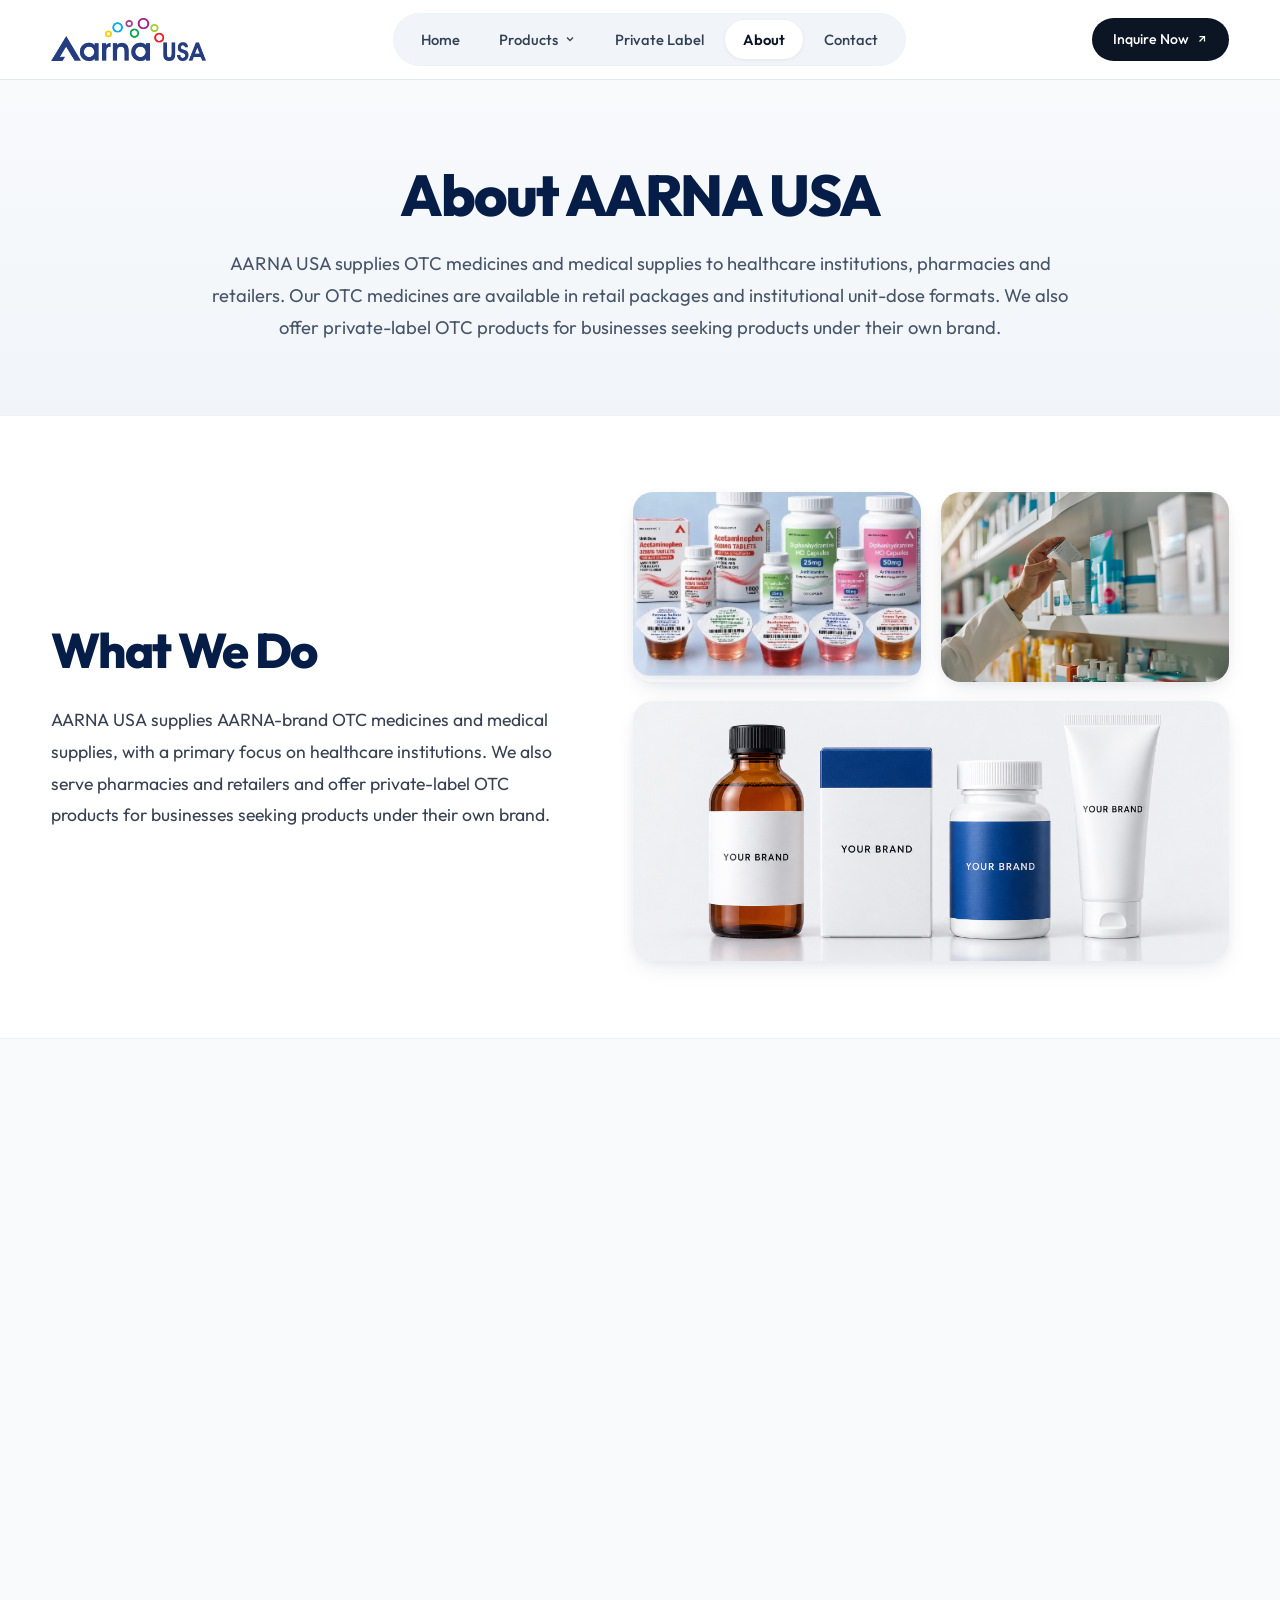
==== commit 5ae4808a: "feat(about): add Surin Diaram to Our Team and balance 2-card grid" ====
--- a/about.html
+++ b/about.html
@@ -239,10 +239,11 @@
           </p>
         </div>
 
-        <!-- Leader Profile Card (Centered Text-Only Format matching Mockup) -->
-        <div class="team-card-wrap">
+        <!-- Leader Profile Cards Grid -->
+        <div class="team-cards-grid">
+          
+          <!-- Leader 1: Seth Abramson -->
           <article class="team-card-single leader-profile-card-textonly">
-            <!-- Content -->
             <div class="leader-content-wrap">
               <div class="leader-eyebrow-row">
                 <span class="leader-eyebrow-text">ABOUT THE TEAM</span>
@@ -260,6 +261,27 @@
               </div>
             </div>
           </article>
+
+          <!-- Leader 2: Surin Diaram -->
+          <article class="team-card-single leader-profile-card-textonly">
+            <div class="leader-content-wrap">
+              <div class="leader-eyebrow-row">
+                <span class="leader-eyebrow-text">ABOUT THE TEAM</span>
+                <span class="leader-eyebrow-divider" aria-hidden="true"></span>
+              </div>
+              <h3 class="leader-name">Surin Diaram</h3>
+              <p class="leader-role">Strategic Alliances &amp; Product Compliance</p>
+              <div class="leader-bio-body">
+                <p>
+                  Surin brings over 20 years of experience in the pharmaceutical industry, with a background in compounding pharmacy, OTC pharmaceutical manufacturing, quality assurance and regulatory compliance. His experience also includes pharmaceutical distribution, supply chain management and working with manufacturing and business partners.
+                </p>
+                <p>
+                  At AARNA USA, Surin focuses on developing strategic partnerships, supporting product quality and compliance, and coordinating with manufacturing and distribution partners. He works closely with suppliers, healthcare businesses and industry partners to support product development, expand business opportunities and build long-term relationships.
+                </p>
+              </div>
+            </div>
+          </article>
+
         </div>
 
       </div>
--- a/css/styles.css
+++ b/css/styles.css
@@ -133,10 +133,10 @@
   list-style: none;
 }
 
-/* --- ACCESSIBLE CONTAINER (Full Width, No Max-Width Restriction) --- */
+/* --- ACCESSIBLE CONTAINER (2000px Max-Width Content) --- */
 .container {
   width: 100%;
-  max-width: none;
+  max-width: 2000px;
   margin-left: auto;
   margin-right: auto;
   padding-left: clamp(1.25rem, 4vw, 4.5rem);
@@ -550,107 +550,103 @@
 }
 
 /* ==========================================================================
-   HORIZON HERO SECTION (Framed Rounded Card Aesthetic)
+   CLEAN WHITE HERO SECTION (Left Content, Right Full-Bleed Angled Image)
    ========================================================================== */
-.hero-horizon-section {
-  padding: 15px;
+.hero-clean-section {
+  background-color: #ffffff;
+  padding: clamp(3rem, 5vw, 5rem) 0;
+  position: relative;
+  overflow: hidden;
+  border-bottom: 1px solid #eef2f6;
+  width: 100%;
+}
+
+.hero-clean-container {
+  display: grid;
+  grid-template-columns: 1fr 1fr;
+  align-items: center;
+  gap: clamp(2.5rem, 5vw, 5rem);
+  width: 100%;
+  max-width: 2000px;
+  margin-left: auto;
+  margin-right: auto;
+  padding: 0 clamp(1.5rem, 4vw, 4rem);
+  box-sizing: border-box;
+}
+
+/* Left Content Column */
+.hero-clean-content {
+  display: flex;
+  flex-direction: column;
+  justify-content: center;
+  align-items: flex-start;
+  padding: 0;
+  box-sizing: border-box;
+  width: 100%;
+}
+
+.hero-clean-body {
   width: 100%;
   max-width: none;
-  margin: 0 auto;
-  box-sizing: border-box;
-}
-
-.hero-horizon-frame {
-  position: relative;
-  min-height: 620px;
-  border-radius: 32px;
-  overflow: hidden;
-  display: flex;
-  flex-direction: column;
-  justify-content: space-between;
-  background-image: url('../assets/images/hero-tablets-bg.webp');
-  background-size: cover;
-  background-position: center center;
-  background-repeat: no-repeat;
-  padding: clamp(3.5rem, 6vw, 5rem) clamp(1.5rem, 4.5vw, 4rem) clamp(1.5rem, 3vw, 2.5rem);
-  box-shadow: 0 20px 40px -15px rgba(15, 23, 42, 0.18), 0 0 0 1px rgba(15, 23, 42, 0.06);
-}
-
-.hero-horizon-overlay {
-  position: absolute;
-  inset: 0;
-  background: linear-gradient(
-    180deg,
-    rgba(11, 21, 35, 0.50) 0%,
-    rgba(14, 34, 61, 0.36) 40%,
-    rgba(10, 25, 47, 0.70) 100%
-  );
-  z-index: 1;
-  pointer-events: none;
-}
-
-.hero-horizon-center {
-  position: relative;
-  z-index: 2;
-  text-align: center;
-  max-width: 920px;
-  margin: auto auto;
-  padding: 1.5rem 0;
-}
-
-.hero-horizon-title {
-  font-family: var(--font-heading);
-  font-size: clamp(2.3rem, 4.8vw, 3.8rem);
-  font-weight: 700;
-  line-height: 1.15;
-  color: #ffffff;
-  letter-spacing: -0.025em;
-  margin-bottom: 1.25rem;
-  text-shadow: 0 4px 24px rgba(0, 0, 0, 0.45);
-}
-
-.hero-horizon-desc {
-  font-size: clamp(1.05rem, 1.6vw, 1.22rem);
-  line-height: 1.65;
-  color: rgba(255, 255, 255, 0.95);
-  max-width: 780px;
-  margin: 0 auto 2.2rem;
-  text-shadow: 0 2px 14px rgba(0, 0, 0, 0.45);
+}
+
+.hero-clean-title {
+  font-family: var(--font-heading);
+  font-size: clamp(2.4rem, 4vw, 3.85rem);
+  font-weight: 800;
+  color: #0b1523;
+  line-height: 1.12;
+  letter-spacing: -0.035em;
+  margin: 0 0 1.25rem 0;
+  max-width: none;
+  width: 100%;
+}
+
+.hero-clean-desc {
+  font-size: clamp(1.05rem, 1.2vw, 1.18rem);
+  line-height: 1.68;
+  color: #475569;
+  margin: 0 0 2.25rem 0;
+  max-width: none;
+  width: 100%;
   font-weight: 400;
 }
 
-.hero-horizon-cta-wrap {
-  display: flex;
-  justify-content: center;
-}
-
-.hero-horizon-cta-btn {
+.hero-clean-actions {
+  display: flex;
+  align-items: center;
+  flex-wrap: wrap;
+  gap: 1rem;
+}
+
+.hero-clean-cta-btn {
   display: inline-flex;
   align-items: center;
   justify-content: center;
   gap: 1.15rem;
   background-color: #0b1523;
   color: #ffffff;
+  font-family: var(--font-heading);
   font-size: 1.02rem;
   font-weight: 500;
-  padding: 0.45rem 0.55rem 0.45rem 1.65rem;
-  border-radius: var(--radius-full);
-  border: 1px solid rgba(255, 255, 255, 0.24);
-  box-shadow: 0 10px 28px rgba(0, 0, 0, 0.42), 0 0 0 1px rgba(255, 255, 255, 0.08);
+  padding: 0.55rem 0.65rem 0.55rem 1.75rem;
+  border-radius: 9999px;
+  border: 1.5px solid #0b1523;
+  box-shadow: 0 10px 24px -4px rgba(11, 21, 35, 0.22);
   text-decoration: none;
   transition: all var(--transition-base);
   cursor: pointer;
 }
 
-.hero-horizon-cta-btn:hover {
-  background-color: #050b14;
+.hero-clean-cta-btn:hover {
+  background-color: #ffffff;
+  color: #0b1523;
+  border-color: #0b1523;
   transform: translateY(-2px);
-  box-shadow: 0 14px 34px rgba(0, 0, 0, 0.58), 0 0 0 1px rgba(255, 255, 255, 0.18);
-  border-color: rgba(255, 255, 255, 0.45);
-  color: #ffffff;
-}
-
-.hero-horizon-cta-btn .btn-circle-badge {
+  box-shadow: 0 14px 30px -4px rgba(11, 21, 35, 0.16);
+}
+
+.hero-clean-cta-btn .btn-circle-badge {
   width: 36px;
   height: 36px;
   border-radius: 50%;
@@ -660,75 +656,150 @@
   align-items: center;
   justify-content: center;
   flex-shrink: 0;
-  transition: transform var(--transition-fast), background-color var(--transition-fast);
-  box-shadow: 0 2px 6px rgba(0, 0, 0, 0.25);
-}
-
-.hero-horizon-cta-btn:hover .btn-circle-badge {
+  transition: transform var(--transition-fast), background-color var(--transition-fast), color var(--transition-fast);
+  box-shadow: 0 2px 6px rgba(0, 0, 0, 0.15);
+}
+
+.hero-clean-cta-btn:hover .btn-circle-badge {
+  background-color: #0b1523;
+  color: #ffffff;
   transform: translateY(2px);
+}
+
+/* Bottom Action Links */
+.hero-clean-links {
+  display: flex;
+  align-items: center;
+  gap: 2rem;
+  margin-top: 2.25rem;
+  padding-top: 1.25rem;
+  border-top: 1px solid #f1f5f9;
+  flex-wrap: wrap;
+  width: 100%;
+}
+
+.hero-clean-link {
+  font-family: var(--font-heading);
+  font-size: 0.95rem;
+  font-weight: 600;
+  color: #0b1523;
+  text-decoration: none;
+  display: inline-flex;
+  align-items: center;
+  gap: 0.4rem;
+  transition: all var(--transition-fast);
+}
+
+.hero-clean-link .arrow-up {
+  font-size: 0.95rem;
+  transition: transform var(--transition-fast);
+}
+
+.hero-clean-link:hover {
+  color: #163e63;
+}
+
+.hero-clean-link:hover .arrow-up {
+  transform: translate(2px, -2px);
+}
+
+/* Right Media Column: Clean Rounded Card */
+.hero-clean-media-col {
+  position: relative;
+  width: 100%;
+  box-sizing: border-box;
+  display: flex;
+}
+
+.hero-angled-wrapper {
+  position: relative;
+  width: 100%;
+  border-radius: 28px;
+  overflow: visible;
+  filter: drop-shadow(0 20px 40px rgba(11, 21, 35, 0.08));
+}
+
+.hero-clean-angled-photo {
+  position: relative;
+  width: 100%;
+  height: clamp(440px, 36vw, 680px);
+  overflow: hidden;
+  border-radius: 28px;
   background-color: #f1f5f9;
-}
-
-/* Bottom Bar within the Hero Frame */
-.hero-horizon-bottom {
-  position: relative;
-  z-index: 2;
-  display: flex;
-  align-items: flex-end;
-  justify-content: space-between;
+  -webkit-clip-path: none;
+  clip-path: none;
+}
+
+.hero-clean-angled-img {
   width: 100%;
-  gap: 1.5rem;
-  margin-top: 2.5rem;
-}
-
-/* Left Social Proof Badge */
-.hero-horizon-proof {
-  display: flex;
-  align-items: center;
-  gap: 0.85rem;
-  background: rgba(15, 23, 42, 0.45);
-  backdrop-filter: blur(12px);
-  -webkit-backdrop-filter: blur(12px);
-  padding: 0.5rem 0.9rem 0.5rem 1.1rem;
-  border-radius: var(--radius-full);
-  border: 1px solid rgba(255, 255, 255, 0.25);
-  box-shadow: 0 6px 18px rgba(0, 0, 0, 0.25);
-}
-
-.proof-text-block {
+  height: 100%;
+  object-fit: cover;
+  object-position: center center;
+  display: block;
+  border-radius: 28px;
+  transition: transform 0.6s cubic-bezier(0.16, 1, 0.3, 1);
+}
+
+.hero-angled-wrapper:hover .hero-clean-angled-img {
+  transform: scale(1.02);
+}
+
+/* The Floating White Proof Badge at Bottom-Right of Image */
+.hero-clean-proof-badge {
+  position: absolute;
+  bottom: 24px;
+  right: 24px;
+  left: auto;
+  transform: none;
+  display: flex;
+  align-items: center;
+  gap: 1.15rem;
+  background: #ffffff;
+  color: #0b1523;
+  border-radius: 18px;
+  padding: 0.85rem 1.25rem;
+  box-shadow: 0 16px 36px -4px rgba(11, 21, 35, 0.16), 0 4px 12px rgba(11, 21, 35, 0.06);
+  border: 1px solid rgba(226, 232, 240, 0.9);
+  z-index: 5;
+  width: auto;
+  max-width: calc(100% - 48px);
+}
+
+.hero-clean-proof-badge .proof-text-block {
   display: flex;
   flex-direction: column;
 }
 
-.proof-line-1 {
+.hero-clean-proof-badge .proof-line-1 {
+  font-size: 0.85rem;
+  font-weight: 700;
+  color: #0b1523;
+  line-height: 1.25;
+}
+
+.hero-clean-proof-badge .proof-line-2 {
   font-size: 0.78rem;
-  font-weight: 400;
-  color: rgba(255, 255, 255, 0.88);
+  font-weight: 500;
+  color: #64748b;
   line-height: 1.25;
 }
 
-.proof-line-2 {
-  font-size: 0.82rem;
-  font-weight: 600;
-  color: #ffffff;
-  line-height: 1.25;
-}
-
-.proof-avatar-pill {
-  display: flex;
-  align-items: center;
-  background: rgba(255, 255, 255, 0.22);
+.hero-clean-proof-badge .proof-avatar-pill {
+  display: flex;
+  align-items: center;
+  background: #f8fafc;
   padding: 3px 6px;
-  border-radius: var(--radius-full);
-  border: 1px solid rgba(255, 255, 255, 0.35);
-}
-
-.avatar-stack {
-  display: flex;
-  align-items: center;
-}
-
-.avatar-circle {
+  border-radius: 9999px;
+  border: 1px solid #e2e8f0;
+  flex-shrink: 0;
+}
+
+.hero-clean-proof-badge .avatar-stack {
+  display: flex;
+  align-items: center;
+}
+
+.hero-clean-proof-badge .avatar-circle {
   width: 28px;
   height: 28px;
   border-radius: 50%;
@@ -739,52 +810,18 @@
   justify-content: center;
   font-size: 0.85rem;
   margin-left: -7px;
-  box-shadow: 0 2px 6px rgba(0, 0, 0, 0.25);
+  box-shadow: 0 2px 6px rgba(0, 0, 0, 0.15);
   overflow: hidden;
 }
 
-.avatar-circle:first-child {
+.hero-clean-proof-badge .avatar-circle:first-child {
   margin-left: 0;
 }
 
-.avatar-circle img {
+.hero-clean-proof-badge .avatar-circle img {
   width: 100%;
   height: 100%;
   object-fit: cover;
-}
-
-/* Hero Bottom Action Links (Previous Clean Style) */
-.hero-horizon-links {
-  display: flex;
-  align-items: center;
-  gap: 1.6rem;
-  flex-wrap: wrap;
-}
-
-.hero-horizon-link {
-  font-size: 0.95rem;
-  font-weight: 500;
-  color: rgba(255, 255, 255, 0.95);
-  text-decoration: none;
-  display: inline-flex;
-  align-items: center;
-  gap: 0.35rem;
-  transition: all var(--transition-fast);
-  text-shadow: 0 2px 12px rgba(0, 0, 0, 0.6);
-}
-
-.hero-horizon-link .arrow-up {
-  font-size: 0.95rem;
-  transition: transform var(--transition-fast);
-}
-
-.hero-horizon-link:hover {
-  color: #ffffff;
-  text-shadow: 0 2px 16px rgba(0, 0, 0, 0.8);
-}
-
-.hero-horizon-link:hover .arrow-up {
-  transform: translate(2px, -2px);
 }
 
 /* Legacy fallback support */
@@ -1956,12 +1993,12 @@
    ABOUT PAGE SECTIONS (IMAGE 1 & IMAGE 2 COMPOSITE LAYOUT)
    ========================================================================== */
 
-/* Universal 1600px Max-Width Restriction for About Page */
+/* Universal 2000px Max-Width Restriction for About Page */
 .about-hero-banner .container,
 .about-mission-section .container,
 .about-team-section .container,
 .about-leaders-section .container {
-  max-width: 1600px;
+  max-width: 2000px;
   margin-left: auto;
   margin-right: auto;
   width: 100%;
@@ -2170,24 +2207,30 @@
   margin: 0 auto;
 }
 
+.team-cards-grid,
 .team-card-wrap {
   width: 100%;
-  max-width: 860px;
+  max-width: 1360px;
   margin: 0 auto;
+  display: grid;
+  grid-template-columns: repeat(auto-fit, minmax(min(100%, 540px), 1fr));
+  gap: clamp(1.75rem, 3.5vw, 2.75rem);
+  align-items: stretch;
 }
 
 /* Leader Profile Card (Text-Only Format matching Mockup) */
 .team-card-single,
 .leader-profile-card-textonly {
   background-color: #ffffff;
-  border: none;
-  border-radius: 26px;
-  padding: clamp(2.25rem, 4.5vw, 3.75rem);
-  box-shadow: 0 20px 50px -10px rgba(6, 30, 71, 0.08), 0 8px 24px -4px rgba(6, 30, 71, 0.04);
-  display: block !important;
+  border: 1px solid #eef2f6;
+  border-radius: 24px;
+  padding: clamp(2rem, 3.5vw, 3.25rem);
+  box-shadow: 0 16px 45px -10px rgba(6, 30, 71, 0.08), 0 4px 16px -2px rgba(6, 30, 71, 0.03);
+  display: flex !important;
+  flex-direction: column;
+  justify-content: flex-start;
   width: 100%;
-  max-width: 860px;
-  margin: 0 auto;
+  height: 100%;
   box-sizing: border-box;
   text-align: left;
   transition: transform var(--transition-base), box-shadow var(--transition-base);
@@ -2195,7 +2238,8 @@
 
 .team-card-single:hover,
 .leader-profile-card-textonly:hover {
-  box-shadow: 0 28px 65px -12px rgba(6, 30, 71, 0.12), 0 10px 28px -4px rgba(6, 30, 71, 0.05);
+  transform: translateY(-3px);
+  box-shadow: 0 24px 55px -12px rgba(6, 30, 71, 0.12), 0 8px 24px -4px rgba(6, 30, 71, 0.05);
 }
 
 /* Leader Profile Card with Photo (Legacy / Multi-column Layout) */
@@ -2267,7 +2311,7 @@
 
 .leader-name {
   font-family: var(--font-heading);
-  font-size: clamp(2.4rem, 3.6vw, 3.3rem);
+  font-size: clamp(2rem, 2.75vw, 2.75rem);
   font-weight: 800;
   color: #061e47;
   letter-spacing: -0.03em;
@@ -2276,9 +2320,9 @@
 }
 
 .leader-role {
-  font-size: clamp(1.15rem, 1.4vw, 1.35rem);
-  font-weight: 500;
-  color: #64748b;
+  font-size: clamp(1.05rem, 1.25vw, 1.2rem);
+  font-weight: 600;
+  color: #0d9488;
   margin: 0 0 1.6rem 0;
   letter-spacing: -0.01em;
 }
@@ -4049,23 +4093,36 @@
     display: flex;
   }
 
-  .hero-horizon-frame {
-    min-height: 520px;
-    border-radius: 28px;
-    padding: 3rem 1.5rem 1.75rem;
-  }
-  
-  .hero-horizon-bottom {
-    flex-direction: column;
-    align-items: center;
-    gap: 1.25rem;
-    text-align: center;
-  }
-  
-  .hero-horizon-links {
-    justify-content: center;
-    flex-wrap: wrap;
-    gap: 1.25rem;
+  .hero-clean-container {
+    grid-template-columns: 1fr;
+    gap: 3rem;
+    min-height: auto;
+    padding: 0 1.5rem;
+  }
+
+  .hero-clean-content {
+    padding: 0;
+  }
+
+  .hero-clean-media-col {
+    min-height: auto;
+    padding: 0;
+  }
+
+  .hero-clean-angled-photo {
+    -webkit-clip-path: none;
+    clip-path: none;
+    border-radius: 24px;
+    height: 420px;
+  }
+
+  .hero-clean-proof-badge {
+    position: absolute;
+    bottom: 20px;
+    right: 20px;
+    left: auto;
+    transform: none;
+    max-width: calc(100% - 40px);
   }
   
   .about-overview-grid {
@@ -4122,39 +4179,69 @@
     justify-content: space-between;
   }
 
-  .hero-horizon-section {
-    padding: 15px;
+  .hero-clean-section {
+    padding: 2.25rem 0 2rem;
   }
   
-  .hero-horizon-frame {
-    border-radius: 22px;
-    min-height: 480px;
-    padding: 2rem 1rem 1.25rem;
+  .hero-clean-title {
+    font-size: clamp(2rem, 7vw, 2.5rem);
+    line-height: 1.15;
+    margin-bottom: 0.85rem;
   }
   
-  .hero-horizon-title {
-    font-size: clamp(1.4rem, 6.2vw, 1.7rem);
-    line-height: 1.22;
-    margin-bottom: 0.85rem;
-    overflow-wrap: break-word;
+  .hero-clean-desc {
+    font-size: 0.98rem;
+    margin-bottom: 1.5rem;
   }
   
-  .hero-horizon-desc {
-    font-size: 0.95rem;
-    margin-bottom: 1.5rem;
-  }
-  
-  .hero-horizon-proof {
-    flex-direction: column;
-    text-align: center;
-    border-radius: var(--radius-lg);
-    padding: 0.75rem 1rem;
+  .hero-clean-actions {
     width: 100%;
+  }
+
+  .hero-clean-cta-btn {
+    width: 100%;
+    justify-content: center;
+  }
+
+  .hero-clean-links {
+    gap: 1.25rem;
+    margin-top: 1.5rem;
+  }
+
+  .hero-clean-media-col {
+    min-height: auto;
+    padding: 0;
+  }
+
+  .hero-clean-angled-photo {
+    -webkit-clip-path: none;
+    clip-path: none;
+    border-radius: 20px;
+    height: 300px;
+  }
+
+  .hero-clean-proof-badge {
+    position: absolute;
+    bottom: 14px;
+    right: 14px;
+    left: 14px;
+    transform: none;
+    width: auto;
+    max-width: none;
+    flex-direction: row;
+    text-align: left;
+    border-radius: 16px;
+    padding: 0.7rem 0.95rem;
+    gap: 0.75rem;
+  }
+
+  .hero-clean-proof-badge .proof-avatar-pill {
+    flex-shrink: 0;
   }
   
   .proof-text-block {
-    text-align: center;
-    margin-bottom: 0.35rem;
+    text-align: left;
+    margin-bottom: 0;
   }
 
   .product-showcase-grid {
@@ -4526,8 +4613,8 @@
   background-color: #ffffff;
   border-top: 1px solid var(--color-border-subtle, #edf2f7);
   border-bottom: 1px solid var(--color-border, #e2e8f0);
-  padding: 1.75rem 0;
-  box-shadow: 0 4px 16px -4px rgba(11, 21, 35, 0.04);
+  padding: 1.5rem 0;
+  box-shadow: 0 2px 10px -2px rgba(11, 21, 35, 0.03);
 }
 
 .highlights-strip-grid {
@@ -4540,7 +4627,7 @@
   display: flex;
   align-items: center;
   gap: 1.15rem;
-  padding: 0.65rem 1rem;
+  padding: 0.5rem 0.85rem;
   border-right: 1px solid var(--color-border-subtle, #edf2f7);
   transition: transform var(--transition-fast, 150ms ease);
 }
@@ -4554,9 +4641,9 @@
   align-items: center;
   justify-content: center;
   flex-shrink: 0;
-  width: 50px;
-  height: 50px;
-  border-radius: 14px;
+  width: 46px;
+  height: 46px;
+  border-radius: 12px;
   background-color: #0b1523;
   color: #ffffff;
 }
@@ -4564,7 +4651,7 @@
 .highlight-stat-num {
   font-family: var(--font-heading);
   font-weight: 800;
-  font-size: 1.15rem;
+  font-size: 1.12rem;
   letter-spacing: -0.02em;
 }
 
@@ -4573,12 +4660,12 @@
   align-items: center;
   justify-content: center;
   flex-shrink: 0;
-  width: 50px;
-  height: 50px;
-  border-radius: 14px;
-  background-color: #f0fdfa;
-  color: #0d9488;
-  border: 1px solid #ccfbf1;
+  width: 46px;
+  height: 46px;
+  border-radius: 12px;
+  background-color: #f1f5f9;
+  color: #0b1523;
+  border: 1px solid #e2e8f0;
 }
 
 .highlight-item-content {
@@ -4589,40 +4676,32 @@
 .highlight-title {
   font-family: var(--font-heading);
   font-weight: 700;
-  font-size: 1.02rem;
-  color: #061e47;
+  font-size: 0.98rem;
+  color: #0b1523;
   line-height: 1.25;
 }
 
 .highlight-desc {
-  font-size: 0.85rem;
+  font-size: 0.84rem;
   color: #64748b;
   margin-top: 0.2rem;
   line-height: 1.35;
 }
 
-/* 2. Government Programs & Market Access Section */
-.gov-programs-section {
+/* 2. Government Programs & Market Access Section (About Page) */
+.gov-programs-section,
+.about-gov-section {
   background-color: #f8fafc;
   border-top: 1px solid var(--color-border-subtle);
   border-bottom: 1px solid var(--color-border-subtle);
 }
 
-.about-gov-section {
-  background-color: #ffffff;
-  border-bottom: 1px solid var(--color-border-subtle);
-}
-
 .gov-programs-card {
   background-color: #ffffff;
   border: 1px solid var(--color-border);
-  border-radius: 24px;
-  padding: clamp(2.25rem, 4.5vw, 3.75rem);
-  box-shadow: var(--shadow-md);
-}
-
-.about-gov-section .gov-programs-card {
-  background-color: #f8fafc;
+  border-radius: 20px;
+  padding: clamp(2.25rem, 4vw, 3.5rem);
+  box-shadow: 0 4px 18px -4px rgba(11, 21, 35, 0.05);
 }
 
 .gov-programs-header {
@@ -4639,10 +4718,10 @@
 
 .gov-pill-badge {
   display: inline-block;
-  background-color: #f0fdfa;
-  color: #0f766e;
-  border: 1px solid #ccfbf1;
-  font-size: 0.76rem;
+  background-color: #e9f0f8;
+  color: #0b1523;
+  border: 1px solid #d0e1f3;
+  font-size: 0.74rem;
   font-weight: 700;
   letter-spacing: 0.12em;
   text-transform: uppercase;
@@ -4666,16 +4745,16 @@
 
 .gov-main-heading {
   font-family: var(--font-heading);
-  font-size: clamp(2rem, 3.2vw, 2.75rem);
+  font-size: clamp(2rem, 3.2vw, 2.65rem);
   font-weight: 800;
-  color: #061e47;
+  color: #0b1523;
   letter-spacing: -0.03em;
   line-height: 1.2;
   margin: 0;
 }
 
 .gov-main-copy {
-  font-size: clamp(1.05rem, 1.25vw, 1.18rem);
+  font-size: clamp(1.02rem, 1.2vw, 1.15rem);
   color: #334155;
   line-height: 1.8;
   max-width: 960px;
@@ -4693,19 +4772,15 @@
   gap: 1.15rem;
   background-color: #f8fafc;
   border: 1px solid #e2e8f0;
-  border-radius: 16px;
+  border-radius: 14px;
   padding: 1.5rem;
   align-items: flex-start;
   transition: all var(--transition-fast);
 }
 
-.about-gov-section .gov-cred-item {
-  background-color: #ffffff;
-}
-
 .gov-cred-item:hover {
   border-color: #cbd5e1;
-  box-shadow: var(--shadow-sm);
+  box-shadow: 0 4px 12px rgba(11, 21, 35, 0.05);
   transform: translateY(-2px);
 }
 
@@ -4714,17 +4789,16 @@
   align-items: center;
   justify-content: center;
   flex-shrink: 0;
-  width: 44px;
-  height: 44px;
-  border-radius: 12px;
-  background-color: #f0fdfa;
-  color: #0d9488;
-  border: 1px solid #ccfbf1;
+  width: 42px;
+  height: 42px;
+  border-radius: 10px;
+  background-color: #0b1523;
+  color: #ffffff;
 }
 
 .gov-cred-title {
   font-family: var(--font-heading);
-  font-size: 1.05rem;
+  font-size: 1.02rem;
   font-weight: 700;
   color: #0b1523;
   margin: 0 0 0.35rem 0;
@@ -4747,190 +4821,374 @@
   font-weight: 400;
 }
 
-/* 4. Wholesale & Private-Label Dual Partnership Section */
-.partnership-cards-section {
-  background-color: #ffffff;
-  border-top: 1px solid var(--color-border-subtle);
-  border-bottom: 1px solid var(--color-border-subtle);
-}
-
-.partnership-header {
+/* 4. Commercial Partnerships & Custom Brand Showcase Section (Editorial Ice-Pearl Layout) */
+.custom-brand-showcase-section {
+  background-color: #f8fafd;
+  border-top: 1px solid #e2e8f0;
+  border-bottom: 1px solid #e2e8f0;
+  position: relative;
+  overflow: hidden;
+}
+
+.brand-showcase-header {
   text-align: center;
-  max-width: 800px;
-  margin: 0 auto clamp(2.5rem, 4vw, 3.5rem);
-}
-
-.partnership-main-title {
-  font-family: var(--font-heading);
-  font-size: clamp(2.2rem, 3.6vw, 3.2rem);
+  max-width: 820px;
+  margin: 0 auto clamp(2rem, 3.5vw, 3rem);
+}
+
+.brand-eyebrow-pill {
+  display: inline-block;
+  background-color: #eaf2fa;
+  color: #13385c;
+  border: 1px solid #d1e2f2;
+  font-family: var(--font-heading);
+  font-size: 0.76rem;
+  font-weight: 700;
+  letter-spacing: 0.12em;
+  text-transform: uppercase;
+  padding: 0.38rem 1rem;
+  border-radius: 9999px;
+  margin-bottom: 0.85rem;
+}
+
+.brand-showcase-title {
+  font-family: var(--font-heading);
+  font-size: clamp(2.1rem, 3.4vw, 2.9rem);
   font-weight: 800;
-  color: #061e47;
+  color: #0b1523;
   letter-spacing: -0.035em;
-  margin: 0.85rem 0 1rem;
-  line-height: 1.15;
-}
-
-.partnership-subtitle {
-  font-size: clamp(1.05rem, 1.2vw, 1.15rem);
+  line-height: 1.18;
+  margin: 0 0 0.85rem 0;
+}
+
+.brand-showcase-subtitle {
+  font-size: clamp(1rem, 1.15vw, 1.1rem);
   color: #475569;
   line-height: 1.65;
+  margin: 0 auto 1.75rem auto;
+  max-width: 720px;
+}
+
+.brand-header-actions {
+  display: flex;
+  align-items: center;
+  justify-content: center;
+  flex-wrap: wrap;
+  gap: 0.85rem;
+}
+
+.btn-brand-pill {
+  display: inline-flex;
+  align-items: center;
+  justify-content: center;
+  gap: 0.55rem;
+  min-height: 46px;
+  padding: 0.72rem 1.6rem;
+  border-radius: 9999px;
+  font-family: var(--font-heading);
+  font-size: 0.92rem;
+  font-weight: 600;
+  text-decoration: none;
+  transition: all var(--transition-fast);
+}
+
+.btn-brand-primary {
+  background-color: #0b1523;
+  color: #ffffff;
+  border: 1.5px solid #0b1523;
+  box-shadow: 0 4px 14px rgba(11, 21, 35, 0.12);
+}
+
+.btn-brand-primary:hover {
+  background-color: #ffffff;
+  border-color: #0b1523;
+  color: #0b1523;
+  transform: translateY(-2px);
+  box-shadow: 0 8px 20px rgba(11, 21, 35, 0.15);
+}
+
+.btn-brand-secondary {
+  background-color: #eaf2fa;
+  color: #13385c;
+  border: 1.5px solid #cce0f2;
+}
+
+.btn-brand-secondary:hover {
+  background-color: #ffffff;
+  border-color: #0b1523;
+  color: #0b1523;
+  transform: translateY(-2px);
+  box-shadow: 0 8px 20px rgba(11, 21, 35, 0.12);
+}
+
+/* 5 Micro Capability Tiles */
+.brand-tiles-grid {
+  display: grid;
+  grid-template-columns: repeat(5, 1fr);
+  gap: clamp(0.75rem, 1.2vw, 1.15rem);
+  margin-bottom: clamp(2.5rem, 4vw, 3.5rem);
+}
+
+.brand-tile-card {
+  background-color: #ffffff;
+  border: 1px solid #e2e8f0;
+  border-radius: 16px;
+  padding: clamp(1.2rem, 1.6vw, 1.5rem) 1rem;
+  text-align: center;
+  display: flex;
+  flex-direction: column;
+  align-items: center;
+  box-shadow: 0 2px 10px rgba(11, 21, 35, 0.03);
+  transition: transform var(--transition-fast), box-shadow var(--transition-fast), border-color var(--transition-fast);
+}
+
+.brand-tile-card:hover {
+  transform: translateY(-3px);
+  box-shadow: 0 10px 22px rgba(11, 21, 35, 0.06);
+  border-color: #b9d2ec;
+}
+
+.brand-tile-icon {
+  width: 44px;
+  height: 44px;
+  border-radius: 12px;
+  background-color: #edf4fa;
+  color: #163e63;
+  display: flex;
+  align-items: center;
+  justify-content: center;
+  margin-bottom: 0.85rem;
+}
+
+.brand-tile-title {
+  font-family: var(--font-heading);
+  font-size: 0.95rem;
+  font-weight: 700;
+  color: #0b1523;
+  margin: 0 0 0.4rem 0;
+  line-height: 1.3;
+}
+
+.brand-tile-desc {
+  font-size: 0.82rem;
+  color: #475569;
+  line-height: 1.5;
   margin: 0;
 }
 
-.partnership-cards-grid {
+/* Aligned Dual Partnership Tracks (Wholesale vs Private-Label) */
+.brand-tracks-grid {
   display: grid;
   grid-template-columns: repeat(2, 1fr);
-  gap: clamp(1.5rem, 3vw, 2.5rem);
+  gap: clamp(1.25rem, 2.5vw, 2rem);
   align-items: stretch;
-}
-
-.partner-dual-card {
-  border-radius: 24px;
-  padding: clamp(2.25rem, 3.8vw, 3.25rem);
+  margin-bottom: clamp(2.5rem, 4vw, 3.5rem);
+}
+
+.brand-track-card {
+  background-color: #ffffff;
+  border: 1px solid #e2e8f0;
+  border-radius: 20px;
+  padding: clamp(2rem, 3vw, 2.75rem);
   display: flex;
   flex-direction: column;
-  transition: transform var(--transition-base), box-shadow var(--transition-base);
-}
-
-.wholesale-partner-card {
-  background-color: #f8fafc;
-  border: 1.5px solid #cbd5e1;
+  box-shadow: 0 4px 18px -4px rgba(11, 21, 35, 0.04);
+  transition: transform var(--transition-base), box-shadow var(--transition-base), border-color var(--transition-base);
+}
+
+.brand-track-card:hover {
+  transform: translateY(-3px);
+  box-shadow: 0 16px 36px -8px rgba(11, 21, 35, 0.08);
+  border-color: #b9d2ec;
+}
+
+.brand-track-badge {
+  display: inline-block;
+  font-family: var(--font-heading);
+  font-size: 0.74rem;
+  font-weight: 700;
+  letter-spacing: 0.1em;
+  text-transform: uppercase;
+  color: #13385c;
+  background-color: #edf4fa;
+  border: 1px solid #d5e4f2;
+  padding: 0.3rem 0.8rem;
+  border-radius: 9999px;
+  margin-bottom: 0.95rem;
+}
+
+.brand-track-title {
+  font-family: var(--font-heading);
+  font-size: clamp(1.5rem, 2vw, 1.85rem);
+  font-weight: 800;
   color: #0b1523;
-  box-shadow: 0 12px 32px -8px rgba(11, 21, 35, 0.05);
-}
-
-.privatelabel-partner-card {
-  background-color: #0b1523;
-  border: 1.5px solid #162438;
-  color: #ffffff;
-  box-shadow: 0 16px 40px -8px rgba(11, 21, 35, 0.18);
-}
-
-.partner-dual-card:hover {
-  transform: translateY(-4px);
-}
-
-.wholesale-partner-card:hover {
-  box-shadow: 0 20px 45px -10px rgba(11, 21, 35, 0.1);
-  border-color: #94a3b8;
-}
-
-.privatelabel-partner-card:hover {
-  box-shadow: 0 24px 50px -10px rgba(6, 18, 36, 0.35);
-  border-color: #243b5a;
-}
-
-.partner-card-tag {
+  line-height: 1.22;
+  letter-spacing: -0.025em;
+  margin: 0 0 0.95rem 0;
+}
+
+.brand-track-desc {
+  font-size: clamp(0.94rem, 1.05vw, 1.02rem);
+  line-height: 1.7;
+  color: #475569;
+  margin: 0 0 1.5rem 0;
+  flex-grow: 1;
+}
+
+.brand-track-tags {
+  display: flex;
+  flex-wrap: wrap;
+  gap: 0.45rem;
+  margin-bottom: 1.75rem;
+}
+
+.brand-track-pill {
   display: inline-block;
-  font-size: 0.78rem;
-  font-weight: 700;
-  letter-spacing: 0.14em;
-  text-transform: uppercase;
-  margin-bottom: 1.15rem;
-}
-
-.wholesale-partner-card .partner-card-tag {
-  color: #0d9488;
-}
-
-.privatelabel-partner-card .partner-card-tag {
-  color: #38bdf8;
-}
-
-.partner-card-heading {
-  font-family: var(--font-heading);
-  font-size: clamp(1.8rem, 2.5vw, 2.3rem);
-  font-weight: 800;
-  line-height: 1.2;
-  letter-spacing: -0.03em;
-  margin: 0 0 1.2rem 0;
-}
-
-.wholesale-partner-card .partner-card-heading {
-  color: #061e47;
-}
-
-.privatelabel-partner-card .partner-card-heading {
-  color: #ffffff;
-}
-
-.partner-card-body {
-  font-size: clamp(1rem, 1.15vw, 1.08rem);
-  line-height: 1.75;
-  margin: 0 0 1.85rem 0;
-  flex-grow: 1;
-}
-
-.wholesale-partner-card .partner-card-body {
-  color: #334155;
-}
-
-.privatelabel-partner-card .partner-card-body {
-  color: #cbd5e1;
-}
-
-.partner-card-features {
-  display: flex;
-  flex-wrap: wrap;
-  gap: 0.65rem;
-  margin-bottom: 2.25rem;
-}
-
-.partner-feat-chip {
-  display: inline-block;
-  font-size: 0.82rem;
+  font-size: 0.8rem;
   font-weight: 600;
-  padding: 0.35rem 0.85rem;
+  color: #1e293b;
+  background-color: #f1f5f9;
+  border: 1px solid #e2e8f0;
+  border-radius: 6px;
+  padding: 0.32rem 0.72rem;
+}
+
+.brand-track-footer {
+  margin-top: auto;
+}
+
+.brand-track-cta {
+  display: inline-flex;
+  align-items: center;
+  justify-content: center;
+  gap: 0.6rem;
+  min-height: 44px;
+  padding: 0.7rem 1.45rem;
   border-radius: 9999px;
-}
-
-.wholesale-partner-card .partner-feat-chip {
-  background-color: #ffffff;
-  color: #0f766e;
-  border: 1px solid #ccfbf1;
-}
-
-.privatelabel-partner-card .partner-feat-chip {
-  background-color: rgba(255, 255, 255, 0.1);
-  color: #e0f2fe;
-  border: 1px solid rgba(255, 255, 255, 0.15);
-}
-
-.partner-card-action {
-  margin-top: auto;
-}
-
-.btn-partner-card {
-  display: inline-flex;
-  align-items: center;
-  justify-content: center;
-  gap: 0.65rem;
-  min-height: 50px;
-  padding: 0.85rem 1.75rem;
-  border-radius: 9999px;
-  font-family: var(--font-heading);
-  font-size: 0.98rem;
+  font-family: var(--font-heading);
+  font-size: 0.92rem;
   font-weight: 600;
   text-decoration: none;
   background-color: #0b1523;
   color: #ffffff;
+  border: 1.5px solid #0b1523;
   transition: all var(--transition-fast);
-}
-
-.btn-partner-card:hover {
-  background-color: #050b14;
+  width: fit-content;
+}
+
+.brand-track-cta:hover {
+  background-color: #ffffff;
+  border-color: #0b1523;
+  color: #0b1523;
   transform: translateY(-1px);
-  color: #ffffff;
-}
-
-.btn-partner-card.btn-partner-dark {
-  background-color: #ffffff;
-  color: #0b1523;
-}
-
-.btn-partner-card.btn-partner-dark:hover {
-  background-color: #f1f5f9;
-  color: #0b1523;
+  box-shadow: 0 6px 16px rgba(11, 21, 35, 0.12);
+}
+
+.brand-track-cta svg {
+  transition: transform var(--transition-fast);
+}
+
+.brand-track-cta:hover svg {
+  transform: translateX(3px);
+}
+
+/* Centerpiece Product Stage ("Imagine your brand here") */
+.brand-centerpiece-stage {
+  position: relative;
+  text-align: center;
+  padding: clamp(2.5rem, 4vw, 3.5rem) 1rem clamp(1rem, 2vw, 1.5rem);
+  display: flex;
+  flex-direction: column;
+  align-items: center;
+}
+
+.brand-arc-line {
+  position: absolute;
+  top: 45%;
+  left: 5%;
+  right: 5%;
+  height: 100px;
+  border-top: 1.5px dashed #b8cde3;
+  border-radius: 50%;
+  pointer-events: none;
+  opacity: 0.75;
+  z-index: 1;
+}
+
+.brand-mockup-wrapper {
+  position: relative;
+  z-index: 2;
+  max-width: 380px;
+  margin: 0 auto 1.5rem auto;
+}
+
+.brand-mockup-img {
+  width: 100%;
+  height: auto;
+  display: block;
+  object-fit: contain;
+  filter: drop-shadow(0 14px 24px rgba(11, 21, 35, 0.09));
+  transition: transform var(--transition-base);
+}
+
+.brand-mockup-img:hover {
+  transform: translateY(-4px);
+}
+
+.brand-imagine-footer {
+  position: relative;
+  z-index: 2;
+  text-align: center;
+  max-width: 650px;
+  margin: 0 auto;
+}
+
+.brand-imagine-heading {
+  font-family: var(--font-heading);
+  font-size: clamp(1.85rem, 2.8vw, 2.5rem);
+  font-weight: 600;
+  color: #163e63;
+  letter-spacing: -0.025em;
+  margin: 0 0 0.65rem 0;
+}
+
+.brand-imagine-desc {
+  font-size: clamp(0.95rem, 1.1vw, 1.05rem);
+  line-height: 1.65;
+  color: #475569;
+  margin: 0;
+}
+
+/* Responsive adjustments */
+@media (max-width: 1024px) {
+  .brand-tiles-grid {
+    grid-template-columns: repeat(3, 1fr);
+  }
+}
+
+@media (max-width: 768px) {
+  .brand-tiles-grid {
+    grid-template-columns: repeat(2, 1fr);
+  }
+  .brand-tracks-grid {
+    grid-template-columns: 1fr;
+  }
+  .brand-arc-line {
+    display: none;
+  }
+}
+
+@media (max-width: 480px) {
+  .brand-tiles-grid {
+    grid-template-columns: 1fr;
+  }
+  .brand-header-actions {
+    flex-direction: column;
+    width: 100%;
+  }
+  .btn-brand-pill {
+    width: 100%;
+  }
 }
 
 /* 5. Homepage 4-Step How to Order Section */
@@ -5192,10 +5450,6 @@
 }
 
 @media (max-width: 860px) {
-  .partnership-cards-grid {
-    grid-template-columns: 1fr;
-  }
-
   .inquiry-toggle-group {
     grid-template-columns: 1fr;
   }
@@ -5238,14 +5492,11 @@
    ========================================================================== */
 .highlights-strip-section,
 .product-showcase-section,
-.gov-programs-section,
 .about-gov-section,
-.partnership-cards-section,
+.custom-brand-showcase-section,
 .categories-strip-section,
-.private-label-section,
 .who-we-serve-section,
 .partners-section,
-.home-how-to-order-section,
 .product-details-cta-section,
 .site-footer {
   content-visibility: auto;
